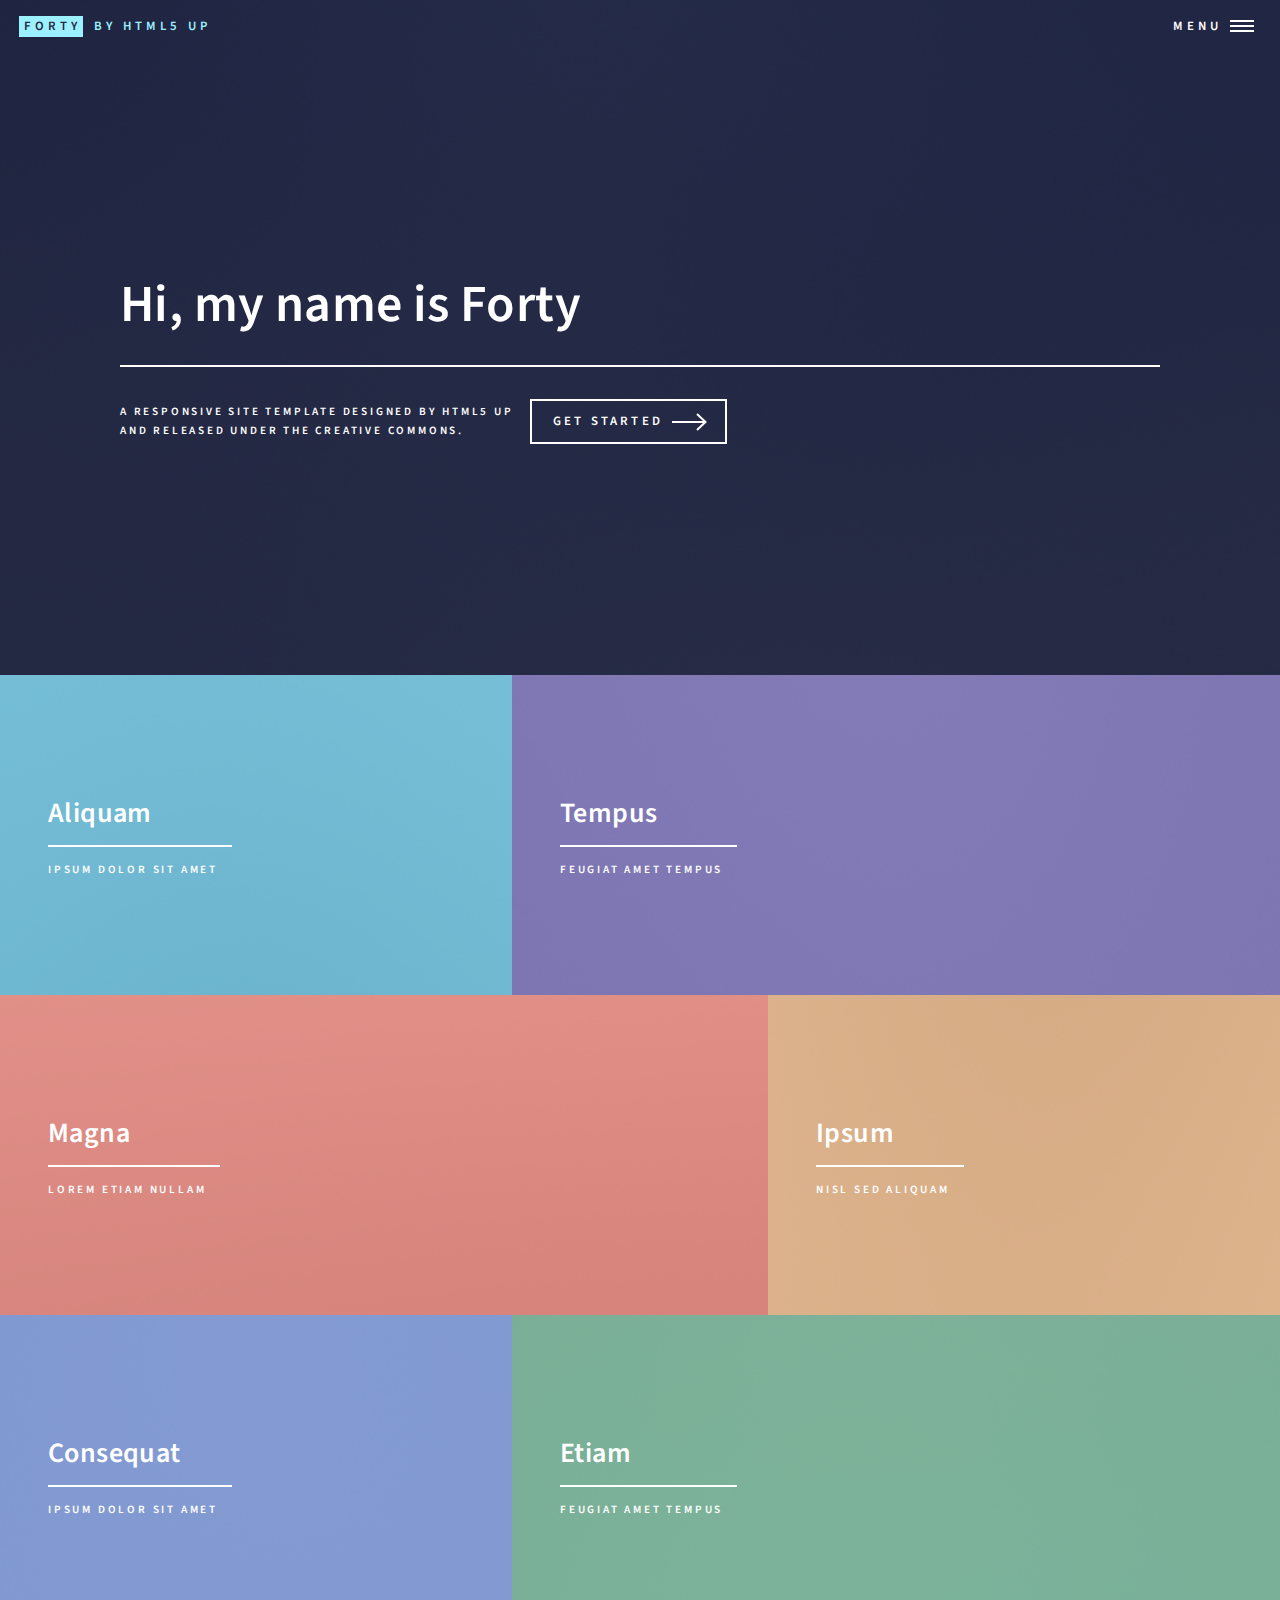
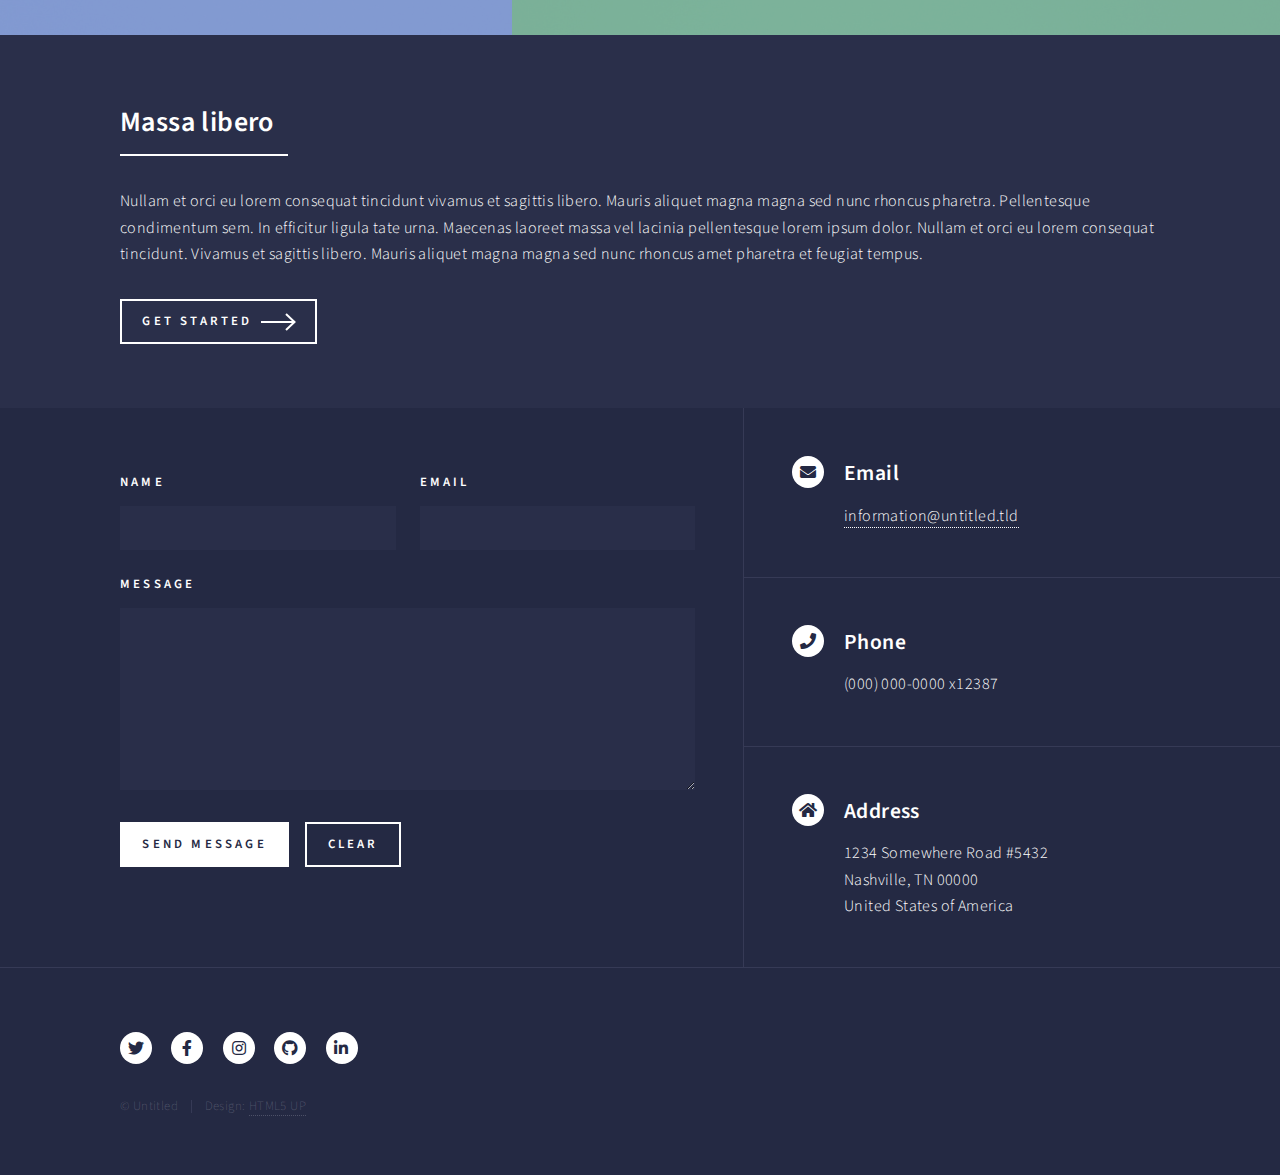
==== index.html @ a240c1f4 "commit" ====
<!DOCTYPE HTML>
<!--
	Forty by HTML5 UP
	html5up.net | @ajlkn
	Free for personal and commercial use under the CCA 3.0 license (html5up.net/license)
-->
<html>
	<head>
		<title>Forty by HTML5 UP</title>
		<meta charset="utf-8" />
		<meta name="viewport" content="width=device-width, initial-scale=1, user-scalable=no" />
		<link rel="stylesheet" href="assets/css/main.css" />
		<noscript><link rel="stylesheet" href="assets/css/noscript.css" /></noscript>
	</head>
	<body class="is-preload">

		<!-- Wrapper -->
			<div id="wrapper">

				<!-- Header -->
					<header id="header" class="alt">
						<a href="index.html" class="logo"><strong>Forty</strong> <span>by HTML5 UP</span></a>
						<nav>
							<a href="#menu">Menu</a>
						</nav>
					</header>

				<!-- Menu -->
					<nav id="menu">
						<ul class="links">
							<li><a href="index.html">Home</a></li>
							<li><a href="landing.html">Landing</a></li>
							<li><a href="generic.html">Generic</a></li>
							<li><a href="elements.html">Elements</a></li>
						</ul>
						<ul class="actions stacked">
							<li><a href="#" class="button primary fit">Get Started</a></li>
							<li><a href="#" class="button fit">Log In</a></li>
						</ul>
					</nav>

				<!-- Banner -->
					<section id="banner" class="major">
						<div class="inner">
							<header class="major">
								<h1>Hi, my name is Forty</h1>
							</header>
							<div class="content">
								<p>A responsive site template designed by HTML5 UP<br />
								and released under the Creative Commons.</p>
								<ul class="actions">
									<li><a href="#one" class="button next scrolly">Get Started</a></li>
								</ul>
							</div>
						</div>
					</section>

				<!-- Main -->
					<div id="main">

						<!-- One -->
							<section id="one" class="tiles">
								<article>
									<span class="image">
										<img src="images/pic01.jpg" alt="" />
									</span>
									<header class="major">
										<h3><a href="landing.html" class="link">Aliquam</a></h3>
										<p>Ipsum dolor sit amet</p>
									</header>
								</article>
								<article>
									<span class="image">
										<img src="images/pic02.jpg" alt="" />
									</span>
									<header class="major">
										<h3><a href="landing.html" class="link">Tempus</a></h3>
										<p>feugiat amet tempus</p>
									</header>
								</article>
								<article>
									<span class="image">
										<img src="images/pic03.jpg" alt="" />
									</span>
									<header class="major">
										<h3><a href="landing.html" class="link">Magna</a></h3>
										<p>Lorem etiam nullam</p>
									</header>
								</article>
								<article>
									<span class="image">
										<img src="images/pic04.jpg" alt="" />
									</span>
									<header class="major">
										<h3><a href="landing.html" class="link">Ipsum</a></h3>
										<p>Nisl sed aliquam</p>
									</header>
								</article>
								<article>
									<span class="image">
										<img src="images/pic05.jpg" alt="" />
									</span>
									<header class="major">
										<h3><a href="landing.html" class="link">Consequat</a></h3>
										<p>Ipsum dolor sit amet</p>
									</header>
								</article>
								<article>
									<span class="image">
										<img src="images/pic06.jpg" alt="" />
									</span>
									<header class="major">
										<h3><a href="landing.html" class="link">Etiam</a></h3>
										<p>Feugiat amet tempus</p>
									</header>
								</article>
							</section>

						<!-- Two -->
							<section id="two">
								<div class="inner">
									<header class="major">
										<h2>Massa libero</h2>
									</header>
									<p>Nullam et orci eu lorem consequat tincidunt vivamus et sagittis libero. Mauris aliquet magna magna sed nunc rhoncus pharetra. Pellentesque condimentum sem. In efficitur ligula tate urna. Maecenas laoreet massa vel lacinia pellentesque lorem ipsum dolor. Nullam et orci eu lorem consequat tincidunt. Vivamus et sagittis libero. Mauris aliquet magna magna sed nunc rhoncus amet pharetra et feugiat tempus.</p>
									<ul class="actions">
										<li><a href="landing.html" class="button next">Get Started</a></li>
									</ul>
								</div>
							</section>

					</div>

				<!-- Contact -->
					<section id="contact">
						<div class="inner">
							<section>
								<form method="post" action="#">
									<div class="fields">
										<div class="field half">
											<label for="name">Name</label>
											<input type="text" name="name" id="name" />
										</div>
										<div class="field half">
											<label for="email">Email</label>
											<input type="text" name="email" id="email" />
										</div>
										<div class="field">
											<label for="message">Message</label>
											<textarea name="message" id="message" rows="6"></textarea>
										</div>
									</div>
									<ul class="actions">
										<li><input type="submit" value="Send Message" class="primary" /></li>
										<li><input type="reset" value="Clear" /></li>
									</ul>
								</form>
							</section>
							<section class="split">
								<section>
									<div class="contact-method">
										<span class="icon solid alt fa-envelope"></span>
										<h3>Email</h3>
										<a href="#">information@untitled.tld</a>
									</div>
								</section>
								<section>
									<div class="contact-method">
										<span class="icon solid alt fa-phone"></span>
										<h3>Phone</h3>
										<span>(000) 000-0000 x12387</span>
									</div>
								</section>
								<section>
									<div class="contact-method">
										<span class="icon solid alt fa-home"></span>
										<h3>Address</h3>
										<span>1234 Somewhere Road #5432<br />
										Nashville, TN 00000<br />
										United States of America</span>
									</div>
								</section>
							</section>
						</div>
					</section>

				<!-- Footer -->
					<footer id="footer">
						<div class="inner">
							<ul class="icons">
								<li><a href="#" class="icon brands alt fa-twitter"><span class="label">Twitter</span></a></li>
								<li><a href="#" class="icon brands alt fa-facebook-f"><span class="label">Facebook</span></a></li>
								<li><a href="#" class="icon brands alt fa-instagram"><span class="label">Instagram</span></a></li>
								<li><a href="#" class="icon brands alt fa-github"><span class="label">GitHub</span></a></li>
								<li><a href="#" class="icon brands alt fa-linkedin-in"><span class="label">LinkedIn</span></a></li>
							</ul>
							<ul class="copyright">
								<li>&copy; Untitled</li><li>Design: <a href="https://html5up.net">HTML5 UP</a></li>
							</ul>
						</div>
					</footer>

			</div>

		<!-- Scripts -->
			<script src="assets/js/jquery.min.js"></script>
			<script src="assets/js/jquery.scrolly.min.js"></script>
			<script src="assets/js/jquery.scrollex.min.js"></script>
			<script src="assets/js/browser.min.js"></script>
			<script src="assets/js/breakpoints.min.js"></script>
			<script src="assets/js/util.js"></script>
			<script src="assets/js/main.js"></script>

	</body>
</html>
---- assets/css/main.css ----
@import url(fontawesome-all.min.css);
@import url("https://fonts.googleapis.com/css?family=Source+Sans+Pro:300,300italic,600,600italic");

/*
	Forty by HTML5 UP
	html5up.net | @ajlkn
	Free for personal and commercial use under the CCA 3.0 license (html5up.net/license)
*/

html, body, div, span, applet, object,
iframe, h1, h2, h3, h4, h5, h6, p, blockquote,
pre, a, abbr, acronym, address, big, cite,
code, del, dfn, em, img, ins, kbd, q, s, samp,
small, strike, strong, sub, sup, tt, var, b,
u, i, center, dl, dt, dd, ol, ul, li, fieldset,
form, label, legend, table, caption, tbody,
tfoot, thead, tr, th, td, article, aside,
canvas, details, embed, figure, figcaption,
footer, header, hgroup, menu, nav, output, ruby,
section, summary, time, mark, audio, video {
	margin: 0;
	padding: 0;
	border: 0;
	font-size: 100%;
	font: inherit;
	vertical-align: baseline;}

article, aside, details, figcaption, figure,
footer, header, hgroup, menu, nav, section {
	display: block;}

body {
	line-height: 1;
}

ol, ul {
	list-style: none;
}

blockquote, q {
	quotes: none;
}

	blockquote:before, blockquote:after, q:before, q:after {
		content: '';
		content: none;
	}

table {
	border-collapse: collapse;
	border-spacing: 0;
}

body {
	-webkit-text-size-adjust: none;
}

mark {
	background-color: transparent;
	color: inherit;
}

input::-moz-focus-inner {
	border: 0;
	padding: 0;
}

input, select, textarea {
	-moz-appearance: none;
	-webkit-appearance: none;
	-ms-appearance: none;
	appearance: none;
}

/* Basic */

	@-ms-viewport {
		width: device-width;
	}

	body {
		-ms-overflow-style: scrollbar;
	}

	@media screen and (max-width: 480px) {

		html, body {
			min-width: 320px;
		}

	}

	html {
		box-sizing: border-box;
	}

	*, *:before, *:after {
		box-sizing: inherit;
	}

	body {
		background: #242943;
	}

		body.is-preload *, body.is-preload *:before, body.is-preload *:after {
			-moz-animation: none !important;
			-webkit-animation: none !important;
			-ms-animation: none !important;
			animation: none !important;
			-moz-transition: none !important;
			-webkit-transition: none !important;
			-ms-transition: none !important;
			transition: none !important;
		}

/* Type */

	body, input, select, textarea {
		color: #ffffff;
		font-family: "Source Sans Pro", Helvetica, sans-serif;
		font-size: 17pt;
		font-weight: 300;
		letter-spacing: 0.025em;
		line-height: 1.65;
	}

		@media screen and (max-width: 1680px) {

			body, input, select, textarea {
				font-size: 14pt;
			}

		}

		@media screen and (max-width: 1280px) {

			body, input, select, textarea {
				font-size: 12pt;
			}

		}

		@media screen and (max-width: 360px) {

			body, input, select, textarea {
				font-size: 11pt;
			}

		}

	a {
		-moz-transition: color 0.2s ease-in-out, border-bottom-color 0.2s ease-in-out;
		-webkit-transition: color 0.2s ease-in-out, border-bottom-color 0.2s ease-in-out;
		-ms-transition: color 0.2s ease-in-out, border-bottom-color 0.2s ease-in-out;
		transition: color 0.2s ease-in-out, border-bottom-color 0.2s ease-in-out;
		border-bottom: dotted 1px;
		color: inherit;
		text-decoration: none;
	}

		a:hover {
			border-bottom-color: transparent;
			color: #9bf1ff !important;
		}

		a:active {
			color: #53e3fb !important;
		}

	strong, b {
		color: #ffffff;
		font-weight: 600;
	}

	em, i {
		font-style: italic;
	}

	p {
		margin: 0 0 2em 0;
	}

	h1, h2, h3, h4, h5, h6 {
		color: #ffffff;
		font-weight: 600;
		line-height: 1.65;
		margin: 0 0 1em 0;
	}

		h1 a, h2 a, h3 a, h4 a, h5 a, h6 a {
			color: inherit;
			border-bottom: 0;
		}

	h1 {
		font-size: 2.5em;
	}

	h2 {
		font-size: 1.75em;
	}

	h3 {
		font-size: 1.35em;
	}

	h4 {
		font-size: 1.1em;
	}

	h5 {
		font-size: 0.9em;
	}

	h6 {
		font-size: 0.7em;
	}

	@media screen and (max-width: 736px) {

		h1 {
			font-size: 2em;
		}

		h2 {
			font-size: 1.5em;
		}

		h3 {
			font-size: 1.25em;
		}

	}

	sub {
		font-size: 0.8em;
		position: relative;
		top: 0.5em;
	}

	sup {
		font-size: 0.8em;
		position: relative;
		top: -0.5em;
	}

	blockquote {
		border-left: solid 4px rgba(212, 212, 255, 0.1);
		font-style: italic;
		margin: 0 0 2em 0;
		padding: 0.5em 0 0.5em 2em;
	}

	code {
		background: rgba(212, 212, 255, 0.035);
		font-family: "Courier New", monospace;
		font-size: 0.9em;
		margin: 0 0.25em;
		padding: 0.25em 0.65em;
	}

	pre {
		-webkit-overflow-scrolling: touch;
		font-family: "Courier New", monospace;
		font-size: 0.9em;
		margin: 0 0 2em 0;
	}

		pre code {
			display: block;
			line-height: 1.75;
			padding: 1em 1.5em;
			overflow-x: auto;
		}

	hr {
		border: 0;
		border-bottom: solid 1px rgba(212, 212, 255, 0.1);
		margin: 2em 0;
	}

		hr.major {
			margin: 3em 0;
		}

	.align-left {
		text-align: left;
	}

	.align-center {
		text-align: center;
	}

	.align-right {
		text-align: right;
	}

/* Row */

	.row {
		display: flex;
		flex-wrap: wrap;
		box-sizing: border-box;
		align-items: stretch;
	}

		.row > * {
			box-sizing: border-box;
		}

		.row.gtr-uniform > * > :last-child {
			margin-bottom: 0;
		}

		.row.aln-left {
			justify-content: flex-start;
		}

		.row.aln-center {
			justify-content: center;
		}

		.row.aln-right {
			justify-content: flex-end;
		}

		.row.aln-top {
			align-items: flex-start;
		}

		.row.aln-middle {
			align-items: center;
		}

		.row.aln-bottom {
			align-items: flex-end;
		}

		.row > .imp {
			order: -1;
		}

		.row > .col-1 {
			width: 8.33333%;
		}

		.row > .off-1 {
			margin-left: 8.33333%;
		}

		.row > .col-2 {
			width: 16.66667%;
		}

		.row > .off-2 {
			margin-left: 16.66667%;
		}

		.row > .col-3 {
			width: 25%;
		}

		.row > .off-3 {
			margin-left: 25%;
		}

		.row > .col-4 {
			width: 33.33333%;
		}

		.row > .off-4 {
			margin-left: 33.33333%;
		}

		.row > .col-5 {
			width: 41.66667%;
		}

		.row > .off-5 {
			margin-left: 41.66667%;
		}

		.row > .col-6 {
			width: 50%;
		}

		.row > .off-6 {
			margin-left: 50%;
		}

		.row > .col-7 {
			width: 58.33333%;
		}

		.row > .off-7 {
			margin-left: 58.33333%;
		}

		.row > .col-8 {
			width: 66.66667%;
		}

		.row > .off-8 {
			margin-left: 66.66667%;
		}

		.row > .col-9 {
			width: 75%;
		}

		.row > .off-9 {
			margin-left: 75%;
		}

		.row > .col-10 {
			width: 83.33333%;
		}

		.row > .off-10 {
			margin-left: 83.33333%;
		}

		.row > .col-11 {
			width: 91.66667%;
		}

		.row > .off-11 {
			margin-left: 91.66667%;
		}

		.row > .col-12 {
			width: 100%;
		}

		.row > .off-12 {
			margin-left: 100%;
		}

		.row.gtr-0 {
			margin-top: 0;
			margin-left: 0em;
		}

			.row.gtr-0 > * {
				padding: 0 0 0 0em;
			}

			.row.gtr-0.gtr-uniform {
				margin-top: 0em;
			}

				.row.gtr-0.gtr-uniform > * {
					padding-top: 0em;
				}

		.row.gtr-25 {
			margin-top: 0;
			margin-left: -0.5em;
		}

			.row.gtr-25 > * {
				padding: 0 0 0 0.5em;
			}

			.row.gtr-25.gtr-uniform {
				margin-top: -0.5em;
			}

				.row.gtr-25.gtr-uniform > * {
					padding-top: 0.5em;
				}

		.row.gtr-50 {
			margin-top: 0;
			margin-left: -1em;
		}

			.row.gtr-50 > * {
				padding: 0 0 0 1em;
			}

			.row.gtr-50.gtr-uniform {
				margin-top: -1em;
			}

				.row.gtr-50.gtr-uniform > * {
					padding-top: 1em;
				}

		.row {
			margin-top: 0;
			margin-left: -2em;
		}

			.row > * {
				padding: 0 0 0 2em;
			}

			.row.gtr-uniform {
				margin-top: -2em;
			}

				.row.gtr-uniform > * {
					padding-top: 2em;
				}

		.row.gtr-150 {
			margin-top: 0;
			margin-left: -3em;
		}

			.row.gtr-150 > * {
				padding: 0 0 0 3em;
			}

			.row.gtr-150.gtr-uniform {
				margin-top: -3em;
			}

				.row.gtr-150.gtr-uniform > * {
					padding-top: 3em;
				}

		.row.gtr-200 {
			margin-top: 0;
			margin-left: -4em;
		}

			.row.gtr-200 > * {
				padding: 0 0 0 4em;
			}

			.row.gtr-200.gtr-uniform {
				margin-top: -4em;
			}

				.row.gtr-200.gtr-uniform > * {
					padding-top: 4em;
				}

		@media screen and (max-width: 1680px) {

			.row {
				display: flex;
				flex-wrap: wrap;
				box-sizing: border-box;
				align-items: stretch;
			}

				.row > * {
					box-sizing: border-box;
				}

				.row.gtr-uniform > * > :last-child {
					margin-bottom: 0;
				}

				.row.aln-left {
					justify-content: flex-start;
				}

				.row.aln-center {
					justify-content: center;
				}

				.row.aln-right {
					justify-content: flex-end;
				}

				.row.aln-top {
					align-items: flex-start;
				}

				.row.aln-middle {
					align-items: center;
				}

				.row.aln-bottom {
					align-items: flex-end;
				}

				.row > .imp-xlarge {
					order: -1;
				}

				.row > .col-1-xlarge {
					width: 8.33333%;
				}

				.row > .off-1-xlarge {
					margin-left: 8.33333%;
				}

				.row > .col-2-xlarge {
					width: 16.66667%;
				}

				.row > .off-2-xlarge {
					margin-left: 16.66667%;
				}

				.row > .col-3-xlarge {
					width: 25%;
				}

				.row > .off-3-xlarge {
					margin-left: 25%;
				}

				.row > .col-4-xlarge {
					width: 33.33333%;
				}

				.row > .off-4-xlarge {
					margin-left: 33.33333%;
				}

				.row > .col-5-xlarge {
					width: 41.66667%;
				}

				.row > .off-5-xlarge {
					margin-left: 41.66667%;
				}

				.row > .col-6-xlarge {
					width: 50%;
				}

				.row > .off-6-xlarge {
					margin-left: 50%;
				}

				.row > .col-7-xlarge {
					width: 58.33333%;
				}

				.row > .off-7-xlarge {
					margin-left: 58.33333%;
				}

				.row > .col-8-xlarge {
					width: 66.66667%;
				}

				.row > .off-8-xlarge {
					margin-left: 66.66667%;
				}

				.row > .col-9-xlarge {
					width: 75%;
				}

				.row > .off-9-xlarge {
					margin-left: 75%;
				}

				.row > .col-10-xlarge {
					width: 83.33333%;
				}

				.row > .off-10-xlarge {
					margin-left: 83.33333%;
				}

				.row > .col-11-xlarge {
					width: 91.66667%;
				}

				.row > .off-11-xlarge {
					margin-left: 91.66667%;
				}

				.row > .col-12-xlarge {
					width: 100%;
				}

				.row > .off-12-xlarge {
					margin-left: 100%;
				}

				.row.gtr-0 {
					margin-top: 0;
					margin-left: 0em;
				}

					.row.gtr-0 > * {
						padding: 0 0 0 0em;
					}

					.row.gtr-0.gtr-uniform {
						margin-top: 0em;
					}

						.row.gtr-0.gtr-uniform > * {
							padding-top: 0em;
						}

				.row.gtr-25 {
					margin-top: 0;
					margin-left: -0.5em;
				}

					.row.gtr-25 > * {
						padding: 0 0 0 0.5em;
					}

					.row.gtr-25.gtr-uniform {
						margin-top: -0.5em;
					}

						.row.gtr-25.gtr-uniform > * {
							padding-top: 0.5em;
						}

				.row.gtr-50 {
					margin-top: 0;
					margin-left: -1em;
				}

					.row.gtr-50 > * {
						padding: 0 0 0 1em;
					}

					.row.gtr-50.gtr-uniform {
						margin-top: -1em;
					}

						.row.gtr-50.gtr-uniform > * {
							padding-top: 1em;
						}

				.row {
					margin-top: 0;
					margin-left: -2em;
				}

					.row > * {
						padding: 0 0 0 2em;
					}

					.row.gtr-uniform {
						margin-top: -2em;
					}

						.row.gtr-uniform > * {
							padding-top: 2em;
						}

				.row.gtr-150 {
					margin-top: 0;
					margin-left: -3em;
				}

					.row.gtr-150 > * {
						padding: 0 0 0 3em;
					}

					.row.gtr-150.gtr-uniform {
						margin-top: -3em;
					}

						.row.gtr-150.gtr-uniform > * {
							padding-top: 3em;
						}

				.row.gtr-200 {
					margin-top: 0;
					margin-left: -4em;
				}

					.row.gtr-200 > * {
						padding: 0 0 0 4em;
					}

					.row.gtr-200.gtr-uniform {
						margin-top: -4em;
					}

						.row.gtr-200.gtr-uniform > * {
							padding-top: 4em;
						}

		}

		@media screen and (max-width: 1280px) {

			.row {
				display: flex;
				flex-wrap: wrap;
				box-sizing: border-box;
				align-items: stretch;
			}

				.row > * {
					box-sizing: border-box;
				}

				.row.gtr-uniform > * > :last-child {
					margin-bottom: 0;
				}

				.row.aln-left {
					justify-content: flex-start;
				}

				.row.aln-center {
					justify-content: center;
				}

				.row.aln-right {
					justify-content: flex-end;
				}

				.row.aln-top {
					align-items: flex-start;
				}

				.row.aln-middle {
					align-items: center;
				}

				.row.aln-bottom {
					align-items: flex-end;
				}

				.row > .imp-large {
					order: -1;
				}

				.row > .col-1-large {
					width: 8.33333%;
				}

				.row > .off-1-large {
					margin-left: 8.33333%;
				}

				.row > .col-2-large {
					width: 16.66667%;
				}

				.row > .off-2-large {
					margin-left: 16.66667%;
				}

				.row > .col-3-large {
					width: 25%;
				}

				.row > .off-3-large {
					margin-left: 25%;
				}

				.row > .col-4-large {
					width: 33.33333%;
				}

				.row > .off-4-large {
					margin-left: 33.33333%;
				}

				.row > .col-5-large {
					width: 41.66667%;
				}

				.row > .off-5-large {
					margin-left: 41.66667%;
				}

				.row > .col-6-large {
					width: 50%;
				}

				.row > .off-6-large {
					margin-left: 50%;
				}

				.row > .col-7-large {
					width: 58.33333%;
				}

				.row > .off-7-large {
					margin-left: 58.33333%;
				}

				.row > .col-8-large {
					width: 66.66667%;
				}

				.row > .off-8-large {
					margin-left: 66.66667%;
				}

				.row > .col-9-large {
					width: 75%;
				}

				.row > .off-9-large {
					margin-left: 75%;
				}

				.row > .col-10-large {
					width: 83.33333%;
				}

				.row > .off-10-large {
					margin-left: 83.33333%;
				}

				.row > .col-11-large {
					width: 91.66667%;
				}

				.row > .off-11-large {
					margin-left: 91.66667%;
				}

				.row > .col-12-large {
					width: 100%;
				}

				.row > .off-12-large {
					margin-left: 100%;
				}

				.row.gtr-0 {
					margin-top: 0;
					margin-left: 0em;
				}

					.row.gtr-0 > * {
						padding: 0 0 0 0em;
					}

					.row.gtr-0.gtr-uniform {
						margin-top: 0em;
					}

						.row.gtr-0.gtr-uniform > * {
							padding-top: 0em;
						}

				.row.gtr-25 {
					margin-top: 0;
					margin-left: -0.375em;
				}

					.row.gtr-25 > * {
						padding: 0 0 0 0.375em;
					}

					.row.gtr-25.gtr-uniform {
						margin-top: -0.375em;
					}

						.row.gtr-25.gtr-uniform > * {
							padding-top: 0.375em;
						}

				.row.gtr-50 {
					margin-top: 0;
					margin-left: -0.75em;
				}

					.row.gtr-50 > * {
						padding: 0 0 0 0.75em;
					}

					.row.gtr-50.gtr-uniform {
						margin-top: -0.75em;
					}

						.row.gtr-50.gtr-uniform > * {
							padding-top: 0.75em;
						}

				.row {
					margin-top: 0;
					margin-left: -1.5em;
				}

					.row > * {
						padding: 0 0 0 1.5em;
					}

					.row.gtr-uniform {
						margin-top: -1.5em;
					}

						.row.gtr-uniform > * {
							padding-top: 1.5em;
						}

				.row.gtr-150 {
					margin-top: 0;
					margin-left: -2.25em;
				}

					.row.gtr-150 > * {
						padding: 0 0 0 2.25em;
					}

					.row.gtr-150.gtr-uniform {
						margin-top: -2.25em;
					}

						.row.gtr-150.gtr-uniform > * {
							padding-top: 2.25em;
						}

				.row.gtr-200 {
					margin-top: 0;
					margin-left: -3em;
				}

					.row.gtr-200 > * {
						padding: 0 0 0 3em;
					}

					.row.gtr-200.gtr-uniform {
						margin-top: -3em;
					}

						.row.gtr-200.gtr-uniform > * {
							padding-top: 3em;
						}

		}

		@media screen and (max-width: 980px) {

			.row {
				display: flex;
				flex-wrap: wrap;
				box-sizing: border-box;
				align-items: stretch;
			}

				.row > * {
					box-sizing: border-box;
				}

				.row.gtr-uniform > * > :last-child {
					margin-bottom: 0;
				}

				.row.aln-left {
					justify-content: flex-start;
				}

				.row.aln-center {
					justify-content: center;
				}

				.row.aln-right {
					justify-content: flex-end;
				}

				.row.aln-top {
					align-items: flex-start;
				}

				.row.aln-middle {
					align-items: center;
				}

				.row.aln-bottom {
					align-items: flex-end;
				}

				.row > .imp-medium {
					order: -1;
				}

				.row > .col-1-medium {
					width: 8.33333%;
				}

				.row > .off-1-medium {
					margin-left: 8.33333%;
				}

				.row > .col-2-medium {
					width: 16.66667%;
				}

				.row > .off-2-medium {
					margin-left: 16.66667%;
				}

				.row > .col-3-medium {
					width: 25%;
				}

				.row > .off-3-medium {
					margin-left: 25%;
				}

				.row > .col-4-medium {
					width: 33.33333%;
				}

				.row > .off-4-medium {
					margin-left: 33.33333%;
				}

				.row > .col-5-medium {
					width: 41.66667%;
				}

				.row > .off-5-medium {
					margin-left: 41.66667%;
				}

				.row > .col-6-medium {
					width: 50%;
				}

				.row > .off-6-medium {
					margin-left: 50%;
				}

				.row > .col-7-medium {
					width: 58.33333%;
				}

				.row > .off-7-medium {
					margin-left: 58.33333%;
				}

				.row > .col-8-medium {
					width: 66.66667%;
				}

				.row > .off-8-medium {
					margin-left: 66.66667%;
				}

				.row > .col-9-medium {
					width: 75%;
				}

				.row > .off-9-medium {
					margin-left: 75%;
				}

				.row > .col-10-medium {
					width: 83.33333%;
				}

				.row > .off-10-medium {
					margin-left: 83.33333%;
				}

				.row > .col-11-medium {
					width: 91.66667%;
				}

				.row > .off-11-medium {
					margin-left: 91.66667%;
				}

				.row > .col-12-medium {
					width: 100%;
				}

				.row > .off-12-medium {
					margin-left: 100%;
				}

				.row.gtr-0 {
					margin-top: 0;
					margin-left: 0em;
				}

					.row.gtr-0 > * {
						padding: 0 0 0 0em;
					}

					.row.gtr-0.gtr-uniform {
						margin-top: 0em;
					}

						.row.gtr-0.gtr-uniform > * {
							padding-top: 0em;
						}

				.row.gtr-25 {
					margin-top: 0;
					margin-left: -0.375em;
				}

					.row.gtr-25 > * {
						padding: 0 0 0 0.375em;
					}

					.row.gtr-25.gtr-uniform {
						margin-top: -0.375em;
					}

						.row.gtr-25.gtr-uniform > * {
							padding-top: 0.375em;
						}

				.row.gtr-50 {
					margin-top: 0;
					margin-left: -0.75em;
				}

					.row.gtr-50 > * {
						padding: 0 0 0 0.75em;
					}

					.row.gtr-50.gtr-uniform {
						margin-top: -0.75em;
					}

						.row.gtr-50.gtr-uniform > * {
							padding-top: 0.75em;
						}

				.row {
					margin-top: 0;
					margin-left: -1.5em;
				}

					.row > * {
						padding: 0 0 0 1.5em;
					}

					.row.gtr-uniform {
						margin-top: -1.5em;
					}

						.row.gtr-uniform > * {
							padding-top: 1.5em;
						}

				.row.gtr-150 {
					margin-top: 0;
					margin-left: -2.25em;
				}

					.row.gtr-150 > * {
						padding: 0 0 0 2.25em;
					}

					.row.gtr-150.gtr-uniform {
						margin-top: -2.25em;
					}

						.row.gtr-150.gtr-uniform > * {
							padding-top: 2.25em;
						}

				.row.gtr-200 {
					margin-top: 0;
					margin-left: -3em;
				}

					.row.gtr-200 > * {
						padding: 0 0 0 3em;
					}

					.row.gtr-200.gtr-uniform {
						margin-top: -3em;
					}

						.row.gtr-200.gtr-uniform > * {
							padding-top: 3em;
						}

		}

		@media screen and (max-width: 736px) {

			.row {
				display: flex;
				flex-wrap: wrap;
				box-sizing: border-box;
				align-items: stretch;
			}

				.row > * {
					box-sizing: border-box;
				}

				.row.gtr-uniform > * > :last-child {
					margin-bottom: 0;
				}

				.row.aln-left {
					justify-content: flex-start;
				}

				.row.aln-center {
					justify-content: center;
				}

				.row.aln-right {
					justify-content: flex-end;
				}

				.row.aln-top {
					align-items: flex-start;
				}

				.row.aln-middle {
					align-items: center;
				}

				.row.aln-bottom {
					align-items: flex-end;
				}

				.row > .imp-small {
					order: -1;
				}

				.row > .col-1-small {
					width: 8.33333%;
				}

				.row > .off-1-small {
					margin-left: 8.33333%;
				}

				.row > .col-2-small {
					width: 16.66667%;
				}

				.row > .off-2-small {
					margin-left: 16.66667%;
				}

				.row > .col-3-small {
					width: 25%;
				}

				.row > .off-3-small {
					margin-left: 25%;
				}

				.row > .col-4-small {
					width: 33.33333%;
				}

				.row > .off-4-small {
					margin-left: 33.33333%;
				}

				.row > .col-5-small {
					width: 41.66667%;
				}

				.row > .off-5-small {
					margin-left: 41.66667%;
				}

				.row > .col-6-small {
					width: 50%;
				}

				.row > .off-6-small {
					margin-left: 50%;
				}

				.row > .col-7-small {
					width: 58.33333%;
				}

				.row > .off-7-small {
					margin-left: 58.33333%;
				}

				.row > .col-8-small {
					width: 66.66667%;
				}

				.row > .off-8-small {
					margin-left: 66.66667%;
				}

				.row > .col-9-small {
					width: 75%;
				}

				.row > .off-9-small {
					margin-left: 75%;
				}

				.row > .col-10-small {
					width: 83.33333%;
				}

				.row > .off-10-small {
					margin-left: 83.33333%;
				}

				.row > .col-11-small {
					width: 91.66667%;
				}

				.row > .off-11-small {
					margin-left: 91.66667%;
				}

				.row > .col-12-small {
					width: 100%;
				}

				.row > .off-12-small {
					margin-left: 100%;
				}

				.row.gtr-0 {
					margin-top: 0;
					margin-left: 0em;
				}

					.row.gtr-0 > * {
						padding: 0 0 0 0em;
					}

					.row.gtr-0.gtr-uniform {
						margin-top: 0em;
					}

						.row.gtr-0.gtr-uniform > * {
							padding-top: 0em;
						}

				.row.gtr-25 {
					margin-top: 0;
					margin-left: -0.3125em;
				}

					.row.gtr-25 > * {
						padding: 0 0 0 0.3125em;
					}

					.row.gtr-25.gtr-uniform {
						margin-top: -0.3125em;
					}

						.row.gtr-25.gtr-uniform > * {
							padding-top: 0.3125em;
						}

				.row.gtr-50 {
					margin-top: 0;
					margin-left: -0.625em;
				}

					.row.gtr-50 > * {
						padding: 0 0 0 0.625em;
					}

					.row.gtr-50.gtr-uniform {
						margin-top: -0.625em;
					}

						.row.gtr-50.gtr-uniform > * {
							padding-top: 0.625em;
						}

				.row {
					margin-top: 0;
					margin-left: -1.25em;
				}

					.row > * {
						padding: 0 0 0 1.25em;
					}

					.row.gtr-uniform {
						margin-top: -1.25em;
					}

						.row.gtr-uniform > * {
							padding-top: 1.25em;
						}

				.row.gtr-150 {
					margin-top: 0;
					margin-left: -1.875em;
				}

					.row.gtr-150 > * {
						padding: 0 0 0 1.875em;
					}

					.row.gtr-150.gtr-uniform {
						margin-top: -1.875em;
					}

						.row.gtr-150.gtr-uniform > * {
							padding-top: 1.875em;
						}

				.row.gtr-200 {
					margin-top: 0;
					margin-left: -2.5em;
				}

					.row.gtr-200 > * {
						padding: 0 0 0 2.5em;
					}

					.row.gtr-200.gtr-uniform {
						margin-top: -2.5em;
					}

						.row.gtr-200.gtr-uniform > * {
							padding-top: 2.5em;
						}

		}

		@media screen and (max-width: 480px) {

			.row {
				display: flex;
				flex-wrap: wrap;
				box-sizing: border-box;
				align-items: stretch;
			}

				.row > * {
					box-sizing: border-box;
				}

				.row.gtr-uniform > * > :last-child {
					margin-bottom: 0;
				}

				.row.aln-left {
					justify-content: flex-start;
				}

				.row.aln-center {
					justify-content: center;
				}

				.row.aln-right {
					justify-content: flex-end;
				}

				.row.aln-top {
					align-items: flex-start;
				}

				.row.aln-middle {
					align-items: center;
				}

				.row.aln-bottom {
					align-items: flex-end;
				}

				.row > .imp-xsmall {
					order: -1;
				}

				.row > .col-1-xsmall {
					width: 8.33333%;
				}

				.row > .off-1-xsmall {
					margin-left: 8.33333%;
				}

				.row > .col-2-xsmall {
					width: 16.66667%;
				}

				.row > .off-2-xsmall {
					margin-left: 16.66667%;
				}

				.row > .col-3-xsmall {
					width: 25%;
				}

				.row > .off-3-xsmall {
					margin-left: 25%;
				}

				.row > .col-4-xsmall {
					width: 33.33333%;
				}

				.row > .off-4-xsmall {
					margin-left: 33.33333%;
				}

				.row > .col-5-xsmall {
					width: 41.66667%;
				}

				.row > .off-5-xsmall {
					margin-left: 41.66667%;
				}

				.row > .col-6-xsmall {
					width: 50%;
				}

				.row > .off-6-xsmall {
					margin-left: 50%;
				}

				.row > .col-7-xsmall {
					width: 58.33333%;
				}

				.row > .off-7-xsmall {
					margin-left: 58.33333%;
				}

				.row > .col-8-xsmall {
					width: 66.66667%;
				}

				.row > .off-8-xsmall {
					margin-left: 66.66667%;
				}

				.row > .col-9-xsmall {
					width: 75%;
				}

				.row > .off-9-xsmall {
					margin-left: 75%;
				}

				.row > .col-10-xsmall {
					width: 83.33333%;
				}

				.row > .off-10-xsmall {
					margin-left: 83.33333%;
				}

				.row > .col-11-xsmall {
					width: 91.66667%;
				}

				.row > .off-11-xsmall {
					margin-left: 91.66667%;
				}

				.row > .col-12-xsmall {
					width: 100%;
				}

				.row > .off-12-xsmall {
					margin-left: 100%;
				}

				.row.gtr-0 {
					margin-top: 0;
					margin-left: 0em;
				}

					.row.gtr-0 > * {
						padding: 0 0 0 0em;
					}

					.row.gtr-0.gtr-uniform {
						margin-top: 0em;
					}

						.row.gtr-0.gtr-uniform > * {
							padding-top: 0em;
						}

				.row.gtr-25 {
					margin-top: 0;
					margin-left: -0.3125em;
				}

					.row.gtr-25 > * {
						padding: 0 0 0 0.3125em;
					}

					.row.gtr-25.gtr-uniform {
						margin-top: -0.3125em;
					}

						.row.gtr-25.gtr-uniform > * {
							padding-top: 0.3125em;
						}

				.row.gtr-50 {
					margin-top: 0;
					margin-left: -0.625em;
				}

					.row.gtr-50 > * {
						padding: 0 0 0 0.625em;
					}

					.row.gtr-50.gtr-uniform {
						margin-top: -0.625em;
					}

						.row.gtr-50.gtr-uniform > * {
							padding-top: 0.625em;
						}

				.row {
					margin-top: 0;
					margin-left: -1.25em;
				}

					.row > * {
						padding: 0 0 0 1.25em;
					}

					.row.gtr-uniform {
						margin-top: -1.25em;
					}

						.row.gtr-uniform > * {
							padding-top: 1.25em;
						}

				.row.gtr-150 {
					margin-top: 0;
					margin-left: -1.875em;
				}

					.row.gtr-150 > * {
						padding: 0 0 0 1.875em;
					}

					.row.gtr-150.gtr-uniform {
						margin-top: -1.875em;
					}

						.row.gtr-150.gtr-uniform > * {
							padding-top: 1.875em;
						}

				.row.gtr-200 {
					margin-top: 0;
					margin-left: -2.5em;
				}

					.row.gtr-200 > * {
						padding: 0 0 0 2.5em;
					}

					.row.gtr-200.gtr-uniform {
						margin-top: -2.5em;
					}

						.row.gtr-200.gtr-uniform > * {
							padding-top: 2.5em;
						}

		}

/* Section/Article */

	section.special, article.special {
		text-align: center;
	}

	header.major {
		width: -moz-max-content;
		width: -webkit-max-content;
		width: -ms-max-content;
		width: max-content;
		margin-bottom: 2em;
	}

		header.major > :first-child {
			margin-bottom: 0;
			width: calc(100% + 0.5em);
		}

			header.major > :first-child:after {
				content: '';
				background-color: #ffffff;
				display: block;
				height: 2px;
				margin: 0.325em 0 0.5em 0;
				width: 100%;
			}

		header.major > p {
			font-size: 0.7em;
			font-weight: 600;
			letter-spacing: 0.25em;
			margin-bottom: 0;
			text-transform: uppercase;
		}

		body.is-ie header.major > :first-child:after {
			max-width: 9em;
		}

		body.is-ie header.major > h1:after {
			max-width: 100% !important;
		}

	@media screen and (max-width: 736px) {

		header.major > p br {
			display: none;
		}

	}

/* Form */

	form {
		margin: 0 0 2em 0;
	}

		form > :last-child {
			margin-bottom: 0;
		}

		form > .fields {
			display: -moz-flex;
			display: -webkit-flex;
			display: -ms-flex;
			display: flex;
			-moz-flex-wrap: wrap;
			-webkit-flex-wrap: wrap;
			-ms-flex-wrap: wrap;
			flex-wrap: wrap;
			width: calc(100% + 3em);
			margin: -1.5em 0 2em -1.5em;
		}

			form > .fields > .field {
				-moz-flex-grow: 0;
				-webkit-flex-grow: 0;
				-ms-flex-grow: 0;
				flex-grow: 0;
				-moz-flex-shrink: 0;
				-webkit-flex-shrink: 0;
				-ms-flex-shrink: 0;
				flex-shrink: 0;
				padding: 1.5em 0 0 1.5em;
				width: calc(100% - 1.5em);
			}

				form > .fields > .field.half {
					width: calc(50% - 0.75em);
				}

				form > .fields > .field.third {
					width: calc(100%/3 - 0.5em);
				}

				form > .fields > .field.quarter {
					width: calc(25% - 0.375em);
				}

		@media screen and (max-width: 480px) {

			form > .fields {
				width: calc(100% + 3em);
				margin: -1.5em 0 2em -1.5em;
			}

				form > .fields > .field {
					padding: 1.5em 0 0 1.5em;
					width: calc(100% - 1.5em);
				}

					form > .fields > .field.half {
						width: calc(100% - 1.5em);
					}

					form > .fields > .field.third {
						width: calc(100% - 1.5em);
					}

					form > .fields > .field.quarter {
						width: calc(100% - 1.5em);
					}

		}

	label {
		color: #ffffff;
		display: block;
		font-size: 0.8em;
		font-weight: 600;
		letter-spacing: 0.25em;
		margin: 0 0 1em 0;
		text-transform: uppercase;
	}

	input[type="text"],
	input[type="password"],
	input[type="email"],
	input[type="tel"],
	input[type="search"],
	input[type="url"],
	select,
	textarea {
		-moz-appearance: none;
		-webkit-appearance: none;
		-ms-appearance: none;
		appearance: none;
		background: rgba(212, 212, 255, 0.035);
		border: none;
		border-radius: 0;
		color: inherit;
		display: block;
		outline: 0;
		padding: 0 1em;
		text-decoration: none;
		width: 100%;
	}

		input[type="text"]:invalid,
		input[type="password"]:invalid,
		input[type="email"]:invalid,
		input[type="tel"]:invalid,
		input[type="search"]:invalid,
		input[type="url"]:invalid,
		select:invalid,
		textarea:invalid {
			box-shadow: none;
		}

		input[type="text"]:focus,
		input[type="password"]:focus,
		input[type="email"]:focus,
		input[type="tel"]:focus,
		input[type="search"]:focus,
		input[type="url"]:focus,
		select:focus,
		textarea:focus {
			border-color: #9bf1ff;
			box-shadow: 0 0 0 2px #9bf1ff;
		}

	select {
		background-image: url("data:image/svg+xml;charset=utf8,%3Csvg xmlns='http://www.w3.org/2000/svg' width='40' height='40' preserveAspectRatio='none' viewBox='0 0 40 40'%3E%3Cpath d='M9.4,12.3l10.4,10.4l10.4-10.4c0.2-0.2,0.5-0.4,0.9-0.4c0.3,0,0.6,0.1,0.9,0.4l3.3,3.3c0.2,0.2,0.4,0.5,0.4,0.9 c0,0.4-0.1,0.6-0.4,0.9L20.7,31.9c-0.2,0.2-0.5,0.4-0.9,0.4c-0.3,0-0.6-0.1-0.9-0.4L4.3,17.3c-0.2-0.2-0.4-0.5-0.4-0.9 c0-0.4,0.1-0.6,0.4-0.9l3.3-3.3c0.2-0.2,0.5-0.4,0.9-0.4S9.1,12.1,9.4,12.3z' fill='rgba(212, 212, 255, 0.1)' /%3E%3C/svg%3E");
		background-size: 1.25rem;
		background-repeat: no-repeat;
		background-position: calc(100% - 1rem) center;
		height: 2.75em;
		padding-right: 2.75em;
		text-overflow: ellipsis;
	}

		select option {
			color: #ffffff;
			background: #242943;
		}

		select:focus::-ms-value {
			background-color: transparent;
		}

		select::-ms-expand {
			display: none;
		}

	input[type="text"],
	input[type="password"],
	input[type="email"],
	input[type="tel"],
	input[type="search"],
	input[type="url"],
	select {
		height: 2.75em;
	}

	textarea {
		padding: 0.75em 1em;
	}

	input[type="checkbox"],
	input[type="radio"] {
		-moz-appearance: none;
		-webkit-appearance: none;
		-ms-appearance: none;
		appearance: none;
		display: block;
		float: left;
		margin-right: -2em;
		opacity: 0;
		width: 1em;
		z-index: -1;
	}

		input[type="checkbox"] + label,
		input[type="radio"] + label {
			text-decoration: none;
			color: #ffffff;
			cursor: pointer;
			display: inline-block;
			font-weight: 300;
			padding-left: 2.65em;
			padding-right: 0.75em;
			position: relative;
		}

			input[type="checkbox"] + label:before,
			input[type="radio"] + label:before {
				-moz-osx-font-smoothing: grayscale;
				-webkit-font-smoothing: antialiased;
				display: inline-block;
				font-style: normal;
				font-variant: normal;
				text-rendering: auto;
				line-height: 1;
				text-transform: none !important;
				font-family: 'Font Awesome 5 Free';
				font-weight: 900;
			}

			input[type="checkbox"] + label:before,
			input[type="radio"] + label:before {
				background: rgba(212, 212, 255, 0.035);
				content: '';
				display: inline-block;
				font-size: 0.8em;
				height: 2.0625em;
				left: 0;
				letter-spacing: 0;
				line-height: 2.0625em;
				position: absolute;
				text-align: center;
				top: 0;
				width: 2.0625em;
			}

		input[type="checkbox"]:checked + label:before,
		input[type="radio"]:checked + label:before {
			background: #ffffff;
			border-color: #9bf1ff;
			content: '\f00c';
			color: #242943;
		}

		input[type="checkbox"]:focus + label:before,
		input[type="radio"]:focus + label:before {
			box-shadow: 0 0 0 2px #9bf1ff;
		}

	input[type="radio"] + label:before {
		border-radius: 100%;
	}

	::-webkit-input-placeholder {
		color: rgba(244, 244, 255, 0.2) !important;
		opacity: 1.0;
	}

	:-moz-placeholder {
		color: rgba(244, 244, 255, 0.2) !important;
		opacity: 1.0;
	}

	::-moz-placeholder {
		color: rgba(244, 244, 255, 0.2) !important;
		opacity: 1.0;
	}

	:-ms-input-placeholder {
		color: rgba(244, 244, 255, 0.2) !important;
		opacity: 1.0;
	}

/* Box */

	.box {
		border: solid 1px rgba(212, 212, 255, 0.1);
		margin-bottom: 2em;
		padding: 1.5em;
	}

		.box > :last-child,
		.box > :last-child > :last-child,
		.box > :last-child > :last-child > :last-child {
			margin-bottom: 0;
		}

		.box.alt {
			border: 0;
			border-radius: 0;
			padding: 0;
		}

/* Icon */

	.icon {
		text-decoration: none;
		border-bottom: none;
		position: relative;
	}

		.icon:before {
			-moz-osx-font-smoothing: grayscale;
			-webkit-font-smoothing: antialiased;
			display: inline-block;
			font-style: normal;
			font-variant: normal;
			text-rendering: auto;
			line-height: 1;
			text-transform: none !important;
			font-family: 'Font Awesome 5 Free';
			font-weight: 400;
		}

		.icon > .label {
			display: none;
		}

		.icon:before {
			line-height: inherit;
		}

		.icon.solid:before {
			font-weight: 900;
		}

		.icon.brands:before {
			font-family: 'Font Awesome 5 Brands';
		}

		.icon.alt:before {
			background-color: #ffffff;
			border-radius: 100%;
			color: #242943;
			display: inline-block;
			height: 2em;
			line-height: 2em;
			text-align: center;
			width: 2em;
		}

	a.icon.alt:before {
		-moz-transition: background-color 0.2s ease-in-out;
		-webkit-transition: background-color 0.2s ease-in-out;
		-ms-transition: background-color 0.2s ease-in-out;
		transition: background-color 0.2s ease-in-out;
	}

	a.icon.alt:hover:before {
		background-color: #6fc3df;
	}

	a.icon.alt:active:before {
		background-color: #37a6cb;
	}

/* Image */

	.image {
		border: 0;
		display: inline-block;
		position: relative;
	}

		.image img {
			display: block;
		}

		.image.left, .image.right {
			max-width: 30%;
		}

			.image.left img, .image.right img {
				width: 100%;
			}

		.image.left {
			float: left;
			margin: 0 1.5em 1.25em 0;
			top: 0.25em;
		}

		.image.right {
			float: right;
			margin: 0 0 1.25em 1.5em;
			top: 0.25em;
		}

		.image.fit {
			display: block;
			margin: 0 0 2em 0;
			width: 100%;
		}

			.image.fit img {
				width: 100%;
			}

		.image.main {
			display: block;
			margin: 2.5em 0;
			width: 100%;
		}

			.image.main img {
				width: 100%;
			}

			@media screen and (max-width: 736px) {

				.image.main {
					margin: 1.5em 0;
				}

			}

/* List */

	ol {
		list-style: decimal;
		margin: 0 0 2em 0;
		padding-left: 1.25em;
	}

		ol li {
			padding-left: 0.25em;
		}

	ul {
		list-style: disc;
		margin: 0 0 2em 0;
		padding-left: 1em;
	}

		ul li {
			padding-left: 0.5em;
		}

		ul.alt {
			list-style: none;
			padding-left: 0;
		}

			ul.alt li {
				border-top: solid 1px rgba(212, 212, 255, 0.1);
				padding: 0.5em 0;
			}

				ul.alt li:first-child {
					border-top: 0;
					padding-top: 0;
				}

	dl {
		margin: 0 0 2em 0;
	}

		dl dt {
			display: block;
			font-weight: 600;
			margin: 0 0 1em 0;
		}

		dl dd {
			margin-left: 2em;
		}

/* Actions */

	ul.actions {
		display: -moz-flex;
		display: -webkit-flex;
		display: -ms-flex;
		display: flex;
		cursor: default;
		list-style: none;
		margin-left: -1em;
		padding-left: 0;
	}

		ul.actions li {
			padding: 0 0 0 1em;
			vertical-align: middle;
		}

		ul.actions.special {
			-moz-justify-content: center;
			-webkit-justify-content: center;
			-ms-justify-content: center;
			justify-content: center;
			width: 100%;
			margin-left: 0;
		}

			ul.actions.special li:first-child {
				padding-left: 0;
			}

		ul.actions.stacked {
			-moz-flex-direction: column;
			-webkit-flex-direction: column;
			-ms-flex-direction: column;
			flex-direction: column;
			margin-left: 0;
		}

			ul.actions.stacked li {
				padding: 1.3em 0 0 0;
			}

				ul.actions.stacked li:first-child {
					padding-top: 0;
				}

		ul.actions.fit {
			width: calc(100% + 1em);
		}

			ul.actions.fit li {
				-moz-flex-grow: 1;
				-webkit-flex-grow: 1;
				-ms-flex-grow: 1;
				flex-grow: 1;
				-moz-flex-shrink: 1;
				-webkit-flex-shrink: 1;
				-ms-flex-shrink: 1;
				flex-shrink: 1;
				width: 100%;
			}

				ul.actions.fit li > * {
					width: 100%;
				}

			ul.actions.fit.stacked {
				width: 100%;
			}

/* Icons */

	ul.icons {
		cursor: default;
		list-style: none;
		padding-left: 0;
	}

		ul.icons li {
			display: inline-block;
			padding: 0 1em 0 0;
		}

			ul.icons li:last-child {
				padding-right: 0;
			}

		@media screen and (max-width: 736px) {

			ul.icons li {
				padding: 0 0.75em 0 0;
			}

		}

/* Pagination */

	ul.pagination {
		cursor: default;
		list-style: none;
		padding-left: 0;
	}

		ul.pagination li {
			display: inline-block;
			padding-left: 0;
			vertical-align: middle;
		}

			ul.pagination li > .page {
				-moz-transition: background-color 0.2s ease-in-out, color 0.2s ease-in-out;
				-webkit-transition: background-color 0.2s ease-in-out, color 0.2s ease-in-out;
				-ms-transition: background-color 0.2s ease-in-out, color 0.2s ease-in-out;
				transition: background-color 0.2s ease-in-out, color 0.2s ease-in-out;
				border-bottom: 0;
				display: inline-block;
				font-size: 0.8em;
				font-weight: 600;
				height: 1.5em;
				line-height: 1.5em;
				margin: 0 0.125em;
				min-width: 1.5em;
				padding: 0 0.5em;
				text-align: center;
			}

				ul.pagination li > .page.active {
					background-color: #ffffff;
					color: #242943;
				}

					ul.pagination li > .page.active:hover {
						background-color: #9bf1ff;
						color: #242943 !important;
					}

					ul.pagination li > .page.active:active {
						background-color: #53e3fb;
					}

			ul.pagination li:first-child {
				padding-right: 0.75em;
			}

			ul.pagination li:last-child {
				padding-left: 0.75em;
			}

		@media screen and (max-width: 480px) {

			ul.pagination li:nth-child(n+2):nth-last-child(n+2) {
				display: none;
			}

			ul.pagination li:first-child {
				padding-right: 0;
			}

		}

/* Table */

	.table-wrapper {
		-webkit-overflow-scrolling: touch;
		overflow-x: auto;
	}

	table {
		margin: 0 0 2em 0;
		width: 100%;
	}

		table tbody tr {
			border: solid 1px rgba(212, 212, 255, 0.1);
			border-left: 0;
			border-right: 0;
		}

			table tbody tr:nth-child(2n + 1) {
				background-color: rgba(212, 212, 255, 0.035);
			}

		table td {
			padding: 0.75em 0.75em;
		}

		table th {
			color: #ffffff;
			font-size: 0.9em;
			font-weight: 600;
			padding: 0 0.75em 0.75em 0.75em;
			text-align: left;
		}

		table thead {
			border-bottom: solid 2px rgba(212, 212, 255, 0.1);
		}

		table tfoot {
			border-top: solid 2px rgba(212, 212, 255, 0.1);
		}

		table.alt {
			border-collapse: separate;
		}

			table.alt tbody tr td {
				border: solid 1px rgba(212, 212, 255, 0.1);
				border-left-width: 0;
				border-top-width: 0;
			}

				table.alt tbody tr td:first-child {
					border-left-width: 1px;
				}

			table.alt tbody tr:first-child td {
				border-top-width: 1px;
			}

			table.alt thead {
				border-bottom: 0;
			}

			table.alt tfoot {
				border-top: 0;
			}

/* Button */

	input[type="submit"],
	input[type="reset"],
	input[type="button"],
	button,
	.button {
		-moz-appearance: none;
		-webkit-appearance: none;
		-ms-appearance: none;
		appearance: none;
		-moz-transition: background-color 0.2s ease-in-out, box-shadow 0.2s ease-in-out, color 0.2s ease-in-out;
		-webkit-transition: background-color 0.2s ease-in-out, box-shadow 0.2s ease-in-out, color 0.2s ease-in-out;
		-ms-transition: background-color 0.2s ease-in-out, box-shadow 0.2s ease-in-out, color 0.2s ease-in-out;
		transition: background-color 0.2s ease-in-out, box-shadow 0.2s ease-in-out, color 0.2s ease-in-out;
		background-color: transparent;
		border: 0;
		border-radius: 0;
		box-shadow: inset 0 0 0 2px #ffffff;
		color: #ffffff;
		cursor: pointer;
		display: inline-block;
		font-size: 0.8em;
		font-weight: 600;
		height: 3.5em;
		letter-spacing: 0.25em;
		line-height: 3.5em;
		padding: 0 1.75em;
		text-align: center;
		text-decoration: none;
		text-transform: uppercase;
		white-space: nowrap;
	}

		input[type="submit"]:hover, input[type="submit"]:active,
		input[type="reset"]:hover,
		input[type="reset"]:active,
		input[type="button"]:hover,
		input[type="button"]:active,
		button:hover,
		button:active,
		.button:hover,
		.button:active {
			box-shadow: inset 0 0 0 2px #9bf1ff;
			color: #9bf1ff;
		}

		input[type="submit"]:active,
		input[type="reset"]:active,
		input[type="button"]:active,
		button:active,
		.button:active {
			background-color: rgba(155, 241, 255, 0.1);
			box-shadow: inset 0 0 0 2px #53e3fb;
			color: #53e3fb;
		}

		input[type="submit"].icon:before,
		input[type="reset"].icon:before,
		input[type="button"].icon:before,
		button.icon:before,
		.button.icon:before {
			margin-right: 0.5em;
		}

		input[type="submit"].fit,
		input[type="reset"].fit,
		input[type="button"].fit,
		button.fit,
		.button.fit {
			width: 100%;
		}

		input[type="submit"].small,
		input[type="reset"].small,
		input[type="button"].small,
		button.small,
		.button.small {
			font-size: 0.6em;
		}

		input[type="submit"].large,
		input[type="reset"].large,
		input[type="button"].large,
		button.large,
		.button.large {
			font-size: 1.25em;
			height: 3em;
			line-height: 3em;
		}

		input[type="submit"].next,
		input[type="reset"].next,
		input[type="button"].next,
		button.next,
		.button.next {
			padding-right: 4.5em;
			position: relative;
		}

			input[type="submit"].next:before, input[type="submit"].next:after,
			input[type="reset"].next:before,
			input[type="reset"].next:after,
			input[type="button"].next:before,
			input[type="button"].next:after,
			button.next:before,
			button.next:after,
			.button.next:before,
			.button.next:after {
				-moz-transition: opacity 0.2s ease-in-out;
				-webkit-transition: opacity 0.2s ease-in-out;
				-ms-transition: opacity 0.2s ease-in-out;
				transition: opacity 0.2s ease-in-out;
				background-position: center right;
				background-repeat: no-repeat;
				background-size: 36px 24px;
				content: '';
				display: block;
				height: 100%;
				position: absolute;
				right: 1.5em;
				top: 0;
				vertical-align: middle;
				width: 36px;
			}

			input[type="submit"].next:before,
			input[type="reset"].next:before,
			input[type="button"].next:before,
			button.next:before,
			.button.next:before {
				background-image: url("data:image/svg+xml;charset=utf8,%3Csvg xmlns='http://www.w3.org/2000/svg' xmlns:xlink='http://www.w3.org/1999/xlink' width='36px' height='24px' viewBox='0 0 36 24' zoomAndPan='disable'%3E%3Cstyle%3Eline %7B stroke: %23ffffff%3B stroke-width: 2px%3B %7D%3C/style%3E%3Cline x1='0' y1='12' x2='34' y2='12' /%3E%3Cline x1='25' y1='4' x2='34' y2='12.5' /%3E%3Cline x1='25' y1='20' x2='34' y2='11.5' /%3E%3C/svg%3E");
			}

			input[type="submit"].next:after,
			input[type="reset"].next:after,
			input[type="button"].next:after,
			button.next:after,
			.button.next:after {
				background-image: url("data:image/svg+xml;charset=utf8,%3Csvg xmlns='http://www.w3.org/2000/svg' xmlns:xlink='http://www.w3.org/1999/xlink' width='36px' height='24px' viewBox='0 0 36 24' zoomAndPan='disable'%3E%3Cstyle%3Eline %7B stroke: %239bf1ff%3B stroke-width: 2px%3B %7D%3C/style%3E%3Cline x1='0' y1='12' x2='34' y2='12' /%3E%3Cline x1='25' y1='4' x2='34' y2='12.5' /%3E%3Cline x1='25' y1='20' x2='34' y2='11.5' /%3E%3C/svg%3E");
				opacity: 0;
				z-index: 1;
			}

			input[type="submit"].next:hover:after, input[type="submit"].next:active:after,
			input[type="reset"].next:hover:after,
			input[type="reset"].next:active:after,
			input[type="button"].next:hover:after,
			input[type="button"].next:active:after,
			button.next:hover:after,
			button.next:active:after,
			.button.next:hover:after,
			.button.next:active:after {
				opacity: 1;
			}

			@media screen and (max-width: 1280px) {

				input[type="submit"].next,
				input[type="reset"].next,
				input[type="button"].next,
				button.next,
				.button.next {
					padding-right: 5em;
				}

			}

		input[type="submit"].primary,
		input[type="reset"].primary,
		input[type="button"].primary,
		button.primary,
		.button.primary {
			background-color: #ffffff;
			box-shadow: none;
			color: #242943;
		}

			input[type="submit"].primary:hover, input[type="submit"].primary:active,
			input[type="reset"].primary:hover,
			input[type="reset"].primary:active,
			input[type="button"].primary:hover,
			input[type="button"].primary:active,
			button.primary:hover,
			button.primary:active,
			.button.primary:hover,
			.button.primary:active {
				background-color: #9bf1ff;
				color: #242943 !important;
			}

			input[type="submit"].primary:active,
			input[type="reset"].primary:active,
			input[type="button"].primary:active,
			button.primary:active,
			.button.primary:active {
				background-color: #53e3fb;
			}

		input[type="submit"].disabled, input[type="submit"]:disabled,
		input[type="reset"].disabled,
		input[type="reset"]:disabled,
		input[type="button"].disabled,
		input[type="button"]:disabled,
		button.disabled,
		button:disabled,
		.button.disabled,
		.button:disabled {
			pointer-events: none;
			cursor: default;
			opacity: 0.25;
		}

/* Tiles */

	.tiles {
		display: -moz-flex;
		display: -webkit-flex;
		display: -ms-flex;
		display: flex;
		-moz-flex-wrap: wrap;
		-webkit-flex-wrap: wrap;
		-ms-flex-wrap: wrap;
		flex-wrap: wrap;
		border-top: 0 !important;
	}

		.tiles + * {
			border-top: 0 !important;
		}

		.tiles article {
			-moz-align-items: center;
			-webkit-align-items: center;
			-ms-align-items: center;
			align-items: center;
			display: -moz-flex;
			display: -webkit-flex;
			display: -ms-flex;
			display: flex;
			-moz-transition: -moz-transform 0.25s ease, opacity 0.25s ease, -moz-filter 1s ease, -webkit-filter 1s ease;
			-webkit-transition: -webkit-transform 0.25s ease, opacity 0.25s ease, -webkit-filter 1s ease, -webkit-filter 1s ease;
			-ms-transition: -ms-transform 0.25s ease, opacity 0.25s ease, -ms-filter 1s ease, -webkit-filter 1s ease;
			transition: transform 0.25s ease, opacity 0.25s ease, filter 1s ease, -webkit-filter 1s ease;
			padding: 4em 4em 2em 4em ;
			background-position: center;
			background-repeat: no-repeat;
			background-size: cover;
			cursor: default;
			height: 40vh;
			max-height: 40em;
			min-height: 23em;
			overflow: hidden;
			position: relative;
			width: 40%;
		}

			.tiles article .image {
				display: none;
			}

			.tiles article header {
				position: relative;
				z-index: 3;
			}

			.tiles article h3 {
				font-size: 1.75em;
			}

				.tiles article h3 a:hover {
					color: inherit !important;
				}

			.tiles article .link.primary {
				border: 0;
				height: 100%;
				left: 0;
				position: absolute;
				top: 0;
				width: 100%;
				z-index: 4;
			}

			.tiles article:before {
				-moz-transition: opacity 0.5s ease;
				-webkit-transition: opacity 0.5s ease;
				-ms-transition: opacity 0.5s ease;
				transition: opacity 0.5s ease;
				bottom: 0;
				content: '';
				display: block;
				height: 100%;
				left: 0;
				opacity: 0.85;
				position: absolute;
				width: 100%;
				z-index: 2;
			}

			.tiles article:after {
				background-color: rgba(36, 41, 67, 0.25);
				content: '';
				display: block;
				height: 100%;
				left: 0;
				position: absolute;
				top: 0;
				width: 100%;
				z-index: 1;
			}

			.tiles article:hover:before {
				opacity: 0;
			}

			.tiles article.is-transitioning {
				-moz-transform: scale(0.95);
				-webkit-transform: scale(0.95);
				-ms-transform: scale(0.95);
				transform: scale(0.95);
				-moz-filter: blur(0.5em);
				-webkit-filter: blur(0.5em);
				-ms-filter: blur(0.5em);
				filter: blur(0.5em);
				opacity: 0;
			}

			.tiles article:nth-child(4n - 1), .tiles article:nth-child(4n - 2) {
				width: 60%;
			}

			.tiles article:nth-child(6n - 5):before {
				background-color: #6fc3df;
			}

			.tiles article:nth-child(6n - 4):before {
				background-color: #8d82c4;
			}

			.tiles article:nth-child(6n - 3):before {
				background-color: #ec8d81;
			}

			.tiles article:nth-child(6n - 2):before {
				background-color: #e7b788;
			}

			.tiles article:nth-child(6n - 1):before {
				background-color: #8ea9e8;
			}

			.tiles article:nth-child(6n):before {
				background-color: #87c5a4;
			}

		@media screen and (max-width: 1280px) {

			.tiles article {
				padding: 4em 3em 2em 3em ;
				height: 30vh;
				max-height: 30em;
				min-height: 20em;
			}

		}

		@media screen and (max-width: 980px) {

			.tiles article {
				width: 50% !important;
			}

		}

		@media screen and (max-width: 736px) {

			.tiles article {
				padding: 3em 1.5em 1em 1.5em ;
				height: 16em;
				max-height: none;
				min-height: 0;
			}

				.tiles article h3 {
					font-size: 1.5em;
				}

		}

		@media screen and (max-width: 480px) {

			.tiles {
				display: block;
			}

				.tiles article {
					height: 20em;
					width: 100% !important;
				}

		}

/* Contact Method */

	.contact-method {
		margin: 0 0 2em 0;
		padding-left: 3.25em;
		position: relative;
	}

		.contact-method .icon {
			left: 0;
			position: absolute;
			top: 0;
		}

		.contact-method h3 {
			margin: 0 0 0.5em 0;
		}

/* Spotlights */

	.spotlights {
		border-top: 0 !important;
	}

		.spotlights + * {
			border-top: 0 !important;
		}

		.spotlights > section {
			display: -moz-flex;
			display: -webkit-flex;
			display: -ms-flex;
			display: flex;
			-moz-flex-direction: row;
			-webkit-flex-direction: row;
			-ms-flex-direction: row;
			flex-direction: row;
			background-color: #2e3450;
		}

			.spotlights > section > .image {
				background-position: center center;
				background-size: cover;
				border-radius: 0;
				display: block;
				position: relative;
				width: 30%;
			}

				.spotlights > section > .image img {
					border-radius: 0;
					display: block;
					width: 100%;
				}

				.spotlights > section > .image:before {
					background: rgba(36, 41, 67, 0.9);
					content: '';
					display: block;
					height: 100%;
					left: 0;
					opacity: 0;
					position: absolute;
					top: 0;
					width: 100%;
				}

			.spotlights > section > .content {
				display: -moz-flex;
				display: -webkit-flex;
				display: -ms-flex;
				display: flex;
				-moz-flex-direction: column;
				-webkit-flex-direction: column;
				-ms-flex-direction: column;
				flex-direction: column;
				-moz-justify-content: center;
				-webkit-justify-content: center;
				-ms-justify-content: center;
				justify-content: center;
				-moz-align-items: center;
				-webkit-align-items: center;
				-ms-align-items: center;
				align-items: center;
				padding: 2em 3em 0.1em 3em ;
				width: 70%;
			}

				.spotlights > section > .content > .inner {
					margin: 0 auto;
					max-width: 100%;
					width: 65em;
				}

			.spotlights > section:nth-child(2n) {
				-moz-flex-direction: row-reverse;
				-webkit-flex-direction: row-reverse;
				-ms-flex-direction: row-reverse;
				flex-direction: row-reverse;
				background-color: #333856;
			}

				.spotlights > section:nth-child(2n) > .content {
					-moz-align-items: -moz-flex-end;
					-webkit-align-items: -webkit-flex-end;
					-ms-align-items: -ms-flex-end;
					align-items: flex-end;
				}

		@media screen and (max-width: 1680px) {

			.spotlights > section > .image {
				width: 40%;
			}

			.spotlights > section > .content {
				width: 60%;
			}

		}

		@media screen and (max-width: 1280px) {

			.spotlights > section > .image {
				width: 45%;
			}

			.spotlights > section > .content {
				width: 55%;
			}

		}

		@media screen and (max-width: 980px) {

			.spotlights > section {
				display: block;
			}

				.spotlights > section > .image {
					width: 100%;
				}

				.spotlights > section > .content {
					padding: 4em 3em 2em 3em ;
					width: 100%;
				}

		}

		@media screen and (max-width: 736px) {

			.spotlights > section > .content {
				padding: 3em 1.5em 1em 1.5em ;
			}

		}

/* Header */

	@-moz-keyframes reveal-header {
		0% {
			top: -4em;
			opacity: 0;
		}

		100% {
			top: 0;
			opacity: 1;
		}
	}

	@-webkit-keyframes reveal-header {
		0% {
			top: -4em;
			opacity: 0;
		}

		100% {
			top: 0;
			opacity: 1;
		}
	}

	@-ms-keyframes reveal-header {
		0% {
			top: -4em;
			opacity: 0;
		}

		100% {
			top: 0;
			opacity: 1;
		}
	}

	@keyframes reveal-header {
		0% {
			top: -4em;
			opacity: 0;
		}

		100% {
			top: 0;
			opacity: 1;
		}
	}

	#header {
		display: -moz-flex;
		display: -webkit-flex;
		display: -ms-flex;
		display: flex;
		background-color: #2a2f4a;
		box-shadow: 0 0 0.25em 0 rgba(0, 0, 0, 0.15);
		cursor: default;
		font-weight: 600;
		height: 3.25em;
		left: 0;
		letter-spacing: 0.25em;
		line-height: 3.25em;
		margin: 0;
		position: fixed;
		text-transform: uppercase;
		top: 0;
		width: 100%;
		z-index: 10000;
	}

		#header .logo {
			border: 0;
			display: inline-block;
			font-size: 0.8em;
			height: inherit;
			line-height: inherit;
			padding: 0 1.5em;
		}

			#header .logo strong {
				-moz-transition: background-color 0.2s ease-in-out, color 0.2s ease-in-out;
				-webkit-transition: background-color 0.2s ease-in-out, color 0.2s ease-in-out;
				-ms-transition: background-color 0.2s ease-in-out, color 0.2s ease-in-out;
				transition: background-color 0.2s ease-in-out, color 0.2s ease-in-out;
				background-color: #ffffff;
				color: #242943;
				display: inline-block;
				line-height: 1.65em;
				margin-right: 0.325em;
				padding: 0 0.125em 0 0.375em;
			}

			#header .logo:hover strong {
				background-color: #9bf1ff;
			}

			#header .logo:active strong {
				background-color: #53e3fb;
			}

		#header nav {
			display: -moz-flex;
			display: -webkit-flex;
			display: -ms-flex;
			display: flex;
			-moz-justify-content: -moz-flex-end;
			-webkit-justify-content: -webkit-flex-end;
			-ms-justify-content: -ms-flex-end;
			justify-content: flex-end;
			-moz-flex-grow: 1;
			-webkit-flex-grow: 1;
			-ms-flex-grow: 1;
			flex-grow: 1;
			height: inherit;
			line-height: inherit;
		}

			#header nav a {
				border: 0;
				display: block;
				font-size: 0.8em;
				height: inherit;
				line-height: inherit;
				padding: 0 0.75em;
				position: relative;
				vertical-align: middle;
			}

				#header nav a:last-child {
					padding-right: 1.5em;
				}

				#header nav a[href="#menu"] {
					padding-right: 3.325em !important;
				}

					#header nav a[href="#menu"]:before, #header nav a[href="#menu"]:after {
						background-image: url("data:image/svg+xml;charset=utf8,%3Csvg xmlns='http://www.w3.org/2000/svg' width='24' height='32' viewBox='0 0 24 32' preserveAspectRatio='none'%3E%3Cstyle%3Eline %7B stroke-width: 2px%3B stroke: %23ffffff%3B %7D%3C/style%3E%3Cline x1='0' y1='11' x2='24' y2='11' /%3E%3Cline x1='0' y1='21' x2='24' y2='21' /%3E%3Cline x1='0' y1='16' x2='24' y2='16' /%3E%3C/svg%3E");
						background-position: center;
						background-repeat: no-repeat;
						background-size: 24px 32px;
						content: '';
						display: block;
						height: 100%;
						position: absolute;
						right: 1.5em;
						top: 0;
						vertical-align: middle;
						width: 24px;
					}

					#header nav a[href="#menu"]:after {
						-moz-transition: opacity 0.2s ease-in-out;
						-webkit-transition: opacity 0.2s ease-in-out;
						-ms-transition: opacity 0.2s ease-in-out;
						transition: opacity 0.2s ease-in-out;
						background-image: url("data:image/svg+xml;charset=utf8,%3Csvg xmlns='http://www.w3.org/2000/svg' width='24' height='32' viewBox='0 0 24 32' preserveAspectRatio='none'%3E%3Cstyle%3Eline %7B stroke-width: 2px%3B stroke: %239bf1ff%3B %7D%3C/style%3E%3Cline x1='0' y1='11' x2='24' y2='11' /%3E%3Cline x1='0' y1='21' x2='24' y2='21' /%3E%3Cline x1='0' y1='16' x2='24' y2='16' /%3E%3C/svg%3E");
						opacity: 0;
						z-index: 1;
					}

					#header nav a[href="#menu"]:hover:after, #header nav a[href="#menu"]:active:after {
						opacity: 1;
					}

					#header nav a[href="#menu"]:last-child {
						padding-right: 3.875em !important;
					}

						#header nav a[href="#menu"]:last-child:before, #header nav a[href="#menu"]:last-child:after {
							right: 2em;
						}

		#header.reveal {
			-moz-animation: reveal-header 0.35s ease;
			-webkit-animation: reveal-header 0.35s ease;
			-ms-animation: reveal-header 0.35s ease;
			animation: reveal-header 0.35s ease;
		}

		#header.alt {
			-moz-transition: opacity 2.5s ease;
			-webkit-transition: opacity 2.5s ease;
			-ms-transition: opacity 2.5s ease;
			transition: opacity 2.5s ease;
			-moz-transition-delay: 0.75s;
			-webkit-transition-delay: 0.75s;
			-ms-transition-delay: 0.75s;
			transition-delay: 0.75s;
			-moz-animation: none;
			-webkit-animation: none;
			-ms-animation: none;
			animation: none;
			background-color: transparent;
			box-shadow: none;
			position: absolute;
		}

			#header.alt.style1 .logo strong {
				color: #6fc3df;
			}

			#header.alt.style2 .logo strong {
				color: #8d82c4;
			}

			#header.alt.style3 .logo strong {
				color: #ec8d81;
			}

			#header.alt.style4 .logo strong {
				color: #e7b788;
			}

			#header.alt.style5 .logo strong {
				color: #8ea9e8;
			}

			#header.alt.style6 .logo strong {
				color: #87c5a4;
			}

		body.is-preload #header.alt {
			opacity: 0;
		}

		@media screen and (max-width: 1680px) {

			#header nav a[href="#menu"] {
				padding-right: 3.75em !important;
			}

				#header nav a[href="#menu"]:last-child {
					padding-right: 4.25em !important;
				}

		}

		@media screen and (max-width: 1280px) {

			#header nav a[href="#menu"] {
				padding-right: 4em !important;
			}

				#header nav a[href="#menu"]:last-child {
					padding-right: 4.5em !important;
				}

		}

		@media screen and (max-width: 736px) {

			#header {
				height: 2.75em;
				line-height: 2.75em;
			}

				#header .logo {
					padding: 0 1em;
				}

				#header nav a {
					padding: 0 0.5em;
				}

					#header nav a:last-child {
						padding-right: 1em;
					}

					#header nav a[href="#menu"] {
						padding-right: 3.25em !important;
					}

						#header nav a[href="#menu"]:before, #header nav a[href="#menu"]:after {
							right: 0.75em;
						}

						#header nav a[href="#menu"]:last-child {
							padding-right: 4em !important;
						}

							#header nav a[href="#menu"]:last-child:before, #header nav a[href="#menu"]:last-child:after {
								right: 1.5em;
							}

		}

		@media screen and (max-width: 480px) {

			#header .logo span {
				display: none;
			}

			#header nav a[href="#menu"] {
				overflow: hidden;
				padding-right: 0 !important;
				text-indent: 5em;
				white-space: nowrap;
				width: 5em;
			}

				#header nav a[href="#menu"]:before, #header nav a[href="#menu"]:after {
					right: 0;
					width: inherit;
				}

				#header nav a[href="#menu"]:last-child:before, #header nav a[href="#menu"]:last-child:after {
					width: 4em;
					right: 0;
				}

		}

/* Banner */

	#banner {
		-moz-align-items: center;
		-webkit-align-items: center;
		-ms-align-items: center;
		align-items: center;
		background-image: url("../../images/banner.jpg");
		display: -moz-flex;
		display: -webkit-flex;
		display: -ms-flex;
		display: flex;
		padding: 6em 0 2em 0 ;
		background-attachment: fixed;
		background-position: center;
		background-repeat: no-repeat;
		background-size: cover;
		border-bottom: 0 !important;
		cursor: default;
		height: 60vh;
		margin-bottom: -3.25em;
		max-height: 32em;
		min-height: 22em;
		position: relative;
		top: -3.25em;
	}

		#banner:after {
			-moz-transition: opacity 2.5s ease;
			-webkit-transition: opacity 2.5s ease;
			-ms-transition: opacity 2.5s ease;
			transition: opacity 2.5s ease;
			-moz-transition-delay: 0.75s;
			-webkit-transition-delay: 0.75s;
			-ms-transition-delay: 0.75s;
			transition-delay: 0.75s;
			pointer-events: none;
			background-color: #242943;
			content: '';
			display: block;
			height: 100%;
			left: 0;
			opacity: 0.85;
			position: absolute;
			top: 0;
			width: 100%;
			z-index: 1;
		}

		#banner h1 {
			font-size: 3.25em;
		}

		#banner > .inner {
			-moz-transition: opacity 1.5s ease, -moz-transform 0.5s ease-out, -moz-filter 0.5s ease, -webkit-filter 0.5s ease;
			-webkit-transition: opacity 1.5s ease, -webkit-transform 0.5s ease-out, -webkit-filter 0.5s ease, -webkit-filter 0.5s ease;
			-ms-transition: opacity 1.5s ease, -ms-transform 0.5s ease-out, -ms-filter 0.5s ease, -webkit-filter 0.5s ease;
			transition: opacity 1.5s ease, transform 0.5s ease-out, filter 0.5s ease, -webkit-filter 0.5s ease;
			padding: 0 !important;
			position: relative;
			z-index: 2;
		}

			#banner > .inner .image {
				display: none;
			}

			#banner > .inner header {
				width: auto;
			}

				#banner > .inner header > :first-child {
					width: auto;
				}

					#banner > .inner header > :first-child:after {
						max-width: 100%;
					}

			#banner > .inner .content {
				display: -moz-flex;
				display: -webkit-flex;
				display: -ms-flex;
				display: flex;
				-moz-align-items: center;
				-webkit-align-items: center;
				-ms-align-items: center;
				align-items: center;
				margin: 0 0 2em 0;
			}

				#banner > .inner .content > * {
					margin-right: 1.5em;
					margin-bottom: 0;
				}

				#banner > .inner .content > :last-child {
					margin-right: 0;
				}

				#banner > .inner .content p {
					font-size: 0.7em;
					font-weight: 600;
					letter-spacing: 0.25em;
					text-transform: uppercase;
				}

		#banner.major {
			height: 75vh;
			min-height: 30em;
			max-height: 50em;
		}

			#banner.major.alt {
				opacity: 0.75;
			}

		#banner.style1:after {
			background-color: #6fc3df;
		}

		#banner.style2:after {
			background-color: #8d82c4;
		}

		#banner.style3:after {
			background-color: #ec8d81;
		}

		#banner.style4:after {
			background-color: #e7b788;
		}

		#banner.style5:after {
			background-color: #8ea9e8;
		}

		#banner.style6:after {
			background-color: #87c5a4;
		}

		body.is-preload #banner:after {
			opacity: 1.0;
		}

		body.is-preload #banner > .inner {
			-moz-filter: blur(0.125em);
			-webkit-filter: blur(0.125em);
			-ms-filter: blur(0.125em);
			filter: blur(0.125em);
			-moz-transform: translateX(-0.5em);
			-webkit-transform: translateX(-0.5em);
			-ms-transform: translateX(-0.5em);
			transform: translateX(-0.5em);
			opacity: 0;
		}

		@media screen and (max-width: 1280px) {

			#banner {
				background-attachment: scroll;
			}

		}

		@media screen and (max-width: 736px) {

			#banner {
				padding: 5em 0 1em 0 ;
				height: auto;
				margin-bottom: -2.75em;
				max-height: none;
				min-height: 0;
				top: -2.75em;
			}

				#banner h1 {
					font-size: 2em;
				}

				#banner > .inner .content {
					display: block;
				}

					#banner > .inner .content > * {
						margin-right: 0;
						margin-bottom: 2em;
					}

				#banner.major {
					height: auto;
					min-height: 0;
					max-height: none;
				}

		}

		@media screen and (max-width: 480px) {

			#banner {
				padding: 6em 0 2em 0 ;
			}

				#banner > .inner .content p br {
					display: none;
				}

				#banner.major {
					padding: 8em 0 4em 0 ;
				}

		}

/* Main */

	#main {
		background-color: #2a2f4a;
	}

		#main > * {
			border-top: solid 1px rgba(212, 212, 255, 0.1);
		}

			#main > *:first-child {
				border-top: 0;
			}

			#main > * > .inner {
				padding: 4em 0 2em 0 ;
				margin: 0 auto;
				max-width: 65em;
				width: calc(100% - 6em);
			}

				@media screen and (max-width: 736px) {

					#main > * > .inner {
						padding: 3em 0 1em 0 ;
						width: calc(100% - 3em);
					}

				}

		#main.alt {
			background-color: transparent;
			border-bottom: solid 1px rgba(212, 212, 255, 0.1);
		}

/* Contact */

	#contact {
		border-bottom: solid 1px rgba(212, 212, 255, 0.1);
		overflow-x: hidden;
	}

		#contact > .inner {
			display: -moz-flex;
			display: -webkit-flex;
			display: -ms-flex;
			display: flex;
			padding: 0 !important;
		}

			#contact > .inner > :nth-child(2n - 1) {
				padding: 4em 3em 2em 0 ;
				border-right: solid 1px rgba(212, 212, 255, 0.1);
				width: 60%;
			}

			#contact > .inner > :nth-child(2n) {
				padding-left: 3em;
				width: 40%;
			}

			#contact > .inner > .split {
				padding: 0;
			}

				#contact > .inner > .split > * {
					padding: 3em 0 1em 3em ;
					position: relative;
				}

					#contact > .inner > .split > *:before {
						border-top: solid 1px rgba(212, 212, 255, 0.1);
						content: '';
						display: block;
						margin-left: -3em;
						position: absolute;
						top: 0;
						width: calc(100vw + 3em);
					}

				#contact > .inner > .split > :first-child:before {
					display: none;
				}

		@media screen and (max-width: 980px) {

			#contact > .inner {
				display: block;
			}

				#contact > .inner > :nth-child(2n - 1) {
					padding: 4em 0 2em 0 ;
					border-right: 0;
					width: 100%;
				}

				#contact > .inner > :nth-child(2n) {
					padding-left: 0;
					width: 100%;
				}

				#contact > .inner > .split > * {
					padding: 3em 0 1em 0 ;
				}

				#contact > .inner > .split > :first-child:before {
					display: block;
				}

		}

		@media screen and (max-width: 736px) {

			#contact > .inner > :nth-child(2n - 1) {
				padding: 3em 0 1em 0 ;
			}

		}

/* Footer */

	#footer .copyright {
		font-size: 0.8em;
		list-style: none;
		padding-left: 0;
	}

		#footer .copyright li {
			border-left: solid 1px rgba(212, 212, 255, 0.1);
			color: rgba(244, 244, 255, 0.2);
			display: inline-block;
			line-height: 1;
			margin-left: 1em;
			padding-left: 1em;
		}

			#footer .copyright li:first-child {
				border-left: 0;
				margin-left: 0;
				padding-left: 0;
			}

	@media screen and (max-width: 480px) {

		#footer .copyright li {
			display: block;
			border-left: 0;
			margin-left: 0;
			padding-left: 0;
			line-height: inherit;
		}

	}

/* Wrapper */

	#wrapper {
		-moz-transition: -moz-filter 0.35s ease, -webkit-filter 0.35s ease, opacity 0.375s ease-out;
		-webkit-transition: -webkit-filter 0.35s ease, -webkit-filter 0.35s ease, opacity 0.375s ease-out;
		-ms-transition: -ms-filter 0.35s ease, -webkit-filter 0.35s ease, opacity 0.375s ease-out;
		transition: filter 0.35s ease, -webkit-filter 0.35s ease, opacity 0.375s ease-out;
		padding-top: 3.25em;
	}

		#wrapper.is-transitioning {
			opacity: 0;
		}

		#wrapper > * > .inner {
			padding: 4em 0 2em 0 ;
			margin: 0 auto;
			max-width: 65em;
			width: calc(100% - 6em);
		}

			@media screen and (max-width: 736px) {

				#wrapper > * > .inner {
					padding: 3em 0 1em 0 ;
					width: calc(100% - 3em);
				}

			}

		@media screen and (max-width: 736px) {

			#wrapper {
				padding-top: 2.75em;
			}

		}

/* Menu */

	#menu {
		-moz-transition: -moz-transform 0.35s ease, opacity 0.35s ease, visibility 0.35s;
		-webkit-transition: -webkit-transform 0.35s ease, opacity 0.35s ease, visibility 0.35s;
		-ms-transition: -ms-transform 0.35s ease, opacity 0.35s ease, visibility 0.35s;
		transition: transform 0.35s ease, opacity 0.35s ease, visibility 0.35s;
		-moz-align-items: center;
		-webkit-align-items: center;
		-ms-align-items: center;
		align-items: center;
		display: -moz-flex;
		display: -webkit-flex;
		display: -ms-flex;
		display: flex;
		-moz-justify-content: center;
		-webkit-justify-content: center;
		-ms-justify-content: center;
		justify-content: center;
		pointer-events: none;
		background: rgba(36, 41, 67, 0.9);
		box-shadow: none;
		height: 100%;
		left: 0;
		opacity: 0;
		overflow: hidden;
		padding: 3em 2em;
		position: fixed;
		top: 0;
		visibility: hidden;
		width: 100%;
		z-index: 10002;
	}

		#menu .inner {
			-moz-transition: -moz-transform 0.35s ease-out, opacity 0.35s ease, visibility 0.35s;
			-webkit-transition: -webkit-transform 0.35s ease-out, opacity 0.35s ease, visibility 0.35s;
			-ms-transition: -ms-transform 0.35s ease-out, opacity 0.35s ease, visibility 0.35s;
			transition: transform 0.35s ease-out, opacity 0.35s ease, visibility 0.35s;
			-moz-transform: rotateX(20deg);
			-webkit-transform: rotateX(20deg);
			-ms-transform: rotateX(20deg);
			transform: rotateX(20deg);
			-webkit-overflow-scrolling: touch;
			max-width: 100%;
			max-height: 100vh;
			opacity: 0;
			overflow: auto;
			text-align: center;
			visibility: hidden;
			width: 18em;
		}

			#menu .inner > :first-child {
				margin-top: 2em;
			}

			#menu .inner > :last-child {
				margin-bottom: 3em;
			}

		#menu ul {
			margin: 0 0 1em 0;
		}

			#menu ul.links {
				list-style: none;
				padding: 0;
			}

				#menu ul.links > li {
					padding: 0;
				}

					#menu ul.links > li > a:not(.button) {
						border: 0;
						border-top: solid 1px rgba(212, 212, 255, 0.1);
						display: block;
						font-size: 0.8em;
						font-weight: 600;
						letter-spacing: 0.25em;
						line-height: 4em;
						text-decoration: none;
						text-transform: uppercase;
					}

					#menu ul.links > li > .button {
						display: block;
						margin: 0.5em 0 0 0;
					}

					#menu ul.links > li:first-child > a:not(.button) {
						border-top: 0 !important;
					}

		#menu .close {
			-moz-transition: color 0.2s ease-in-out;
			-webkit-transition: color 0.2s ease-in-out;
			-ms-transition: color 0.2s ease-in-out;
			transition: color 0.2s ease-in-out;
			-webkit-tap-highlight-color: rgba(0, 0, 0, 0);
			border: 0;
			cursor: pointer;
			display: block;
			height: 4em;
			line-height: 4em;
			overflow: hidden;
			padding-right: 1.25em;
			position: absolute;
			right: 0;
			text-align: right;
			text-indent: 8em;
			top: 0;
			vertical-align: middle;
			white-space: nowrap;
			width: 8em;
		}

			#menu .close:before, #menu .close:after {
				-moz-transition: opacity 0.2s ease-in-out;
				-webkit-transition: opacity 0.2s ease-in-out;
				-ms-transition: opacity 0.2s ease-in-out;
				transition: opacity 0.2s ease-in-out;
				background-position: center;
				background-repeat: no-repeat;
				content: '';
				display: block;
				height: 4em;
				position: absolute;
				right: 0;
				top: 0;
				width: 4em;
			}

			#menu .close:before {
				background-image: url("data:image/svg+xml;charset=utf8,%3Csvg xmlns='http://www.w3.org/2000/svg' xmlns:xlink='http://www.w3.org/1999/xlink' width='20px' height='20px' viewBox='0 0 20 20' zoomAndPan='disable'%3E%3Cstyle%3Eline %7B stroke: %23ffffff%3B stroke-width: 2%3B %7D%3C/style%3E%3Cline x1='0' y1='0' x2='20' y2='20' /%3E%3Cline x1='20' y1='0' x2='0' y2='20' /%3E%3C/svg%3E");
			}

			#menu .close:after {
				background-image: url("data:image/svg+xml;charset=utf8,%3Csvg xmlns='http://www.w3.org/2000/svg' xmlns:xlink='http://www.w3.org/1999/xlink' width='20px' height='20px' viewBox='0 0 20 20' zoomAndPan='disable'%3E%3Cstyle%3Eline %7B stroke: %239bf1ff%3B stroke-width: 2%3B %7D%3C/style%3E%3Cline x1='0' y1='0' x2='20' y2='20' /%3E%3Cline x1='20' y1='0' x2='0' y2='20' /%3E%3C/svg%3E");
				opacity: 0;
			}

			#menu .close:hover:after, #menu .close:active:after {
				opacity: 1;
			}

	body.is-ie #menu {
		background: rgba(42, 47, 74, 0.975);
	}

	body.is-menu-visible #wrapper {
		-moz-filter: blur(0.5em);
		-webkit-filter: blur(0.5em);
		-ms-filter: blur(0.5em);
		filter: blur(0.5em);
	}

	body.is-menu-visible #menu {
		pointer-events: auto;
		opacity: 1;
		visibility: visible;
	}

		body.is-menu-visible #menu .inner {
			-moz-transform: none;
			-webkit-transform: none;
			-ms-transform: none;
			transform: none;
			opacity: 1;
			visibility: visible;
		}
---- assets/css/noscript.css ----
/*
	Forty by HTML5 UP
	html5up.net | @ajlkn
	Free for personal and commercial use under the CCA 3.0 license (html5up.net/license)
*/

/* Banner */

	body.is-preload #banner:after {
		opacity: 0.85;
	}

	body.is-preload #banner > .inner {
		-moz-filter: none;
		-webkit-filter: none;
		-ms-filter: none;
		filter: none;
		-moz-transform: none;
		-webkit-transform: none;
		-ms-transform: none;
		transform: none;
		opacity: 1;
	}
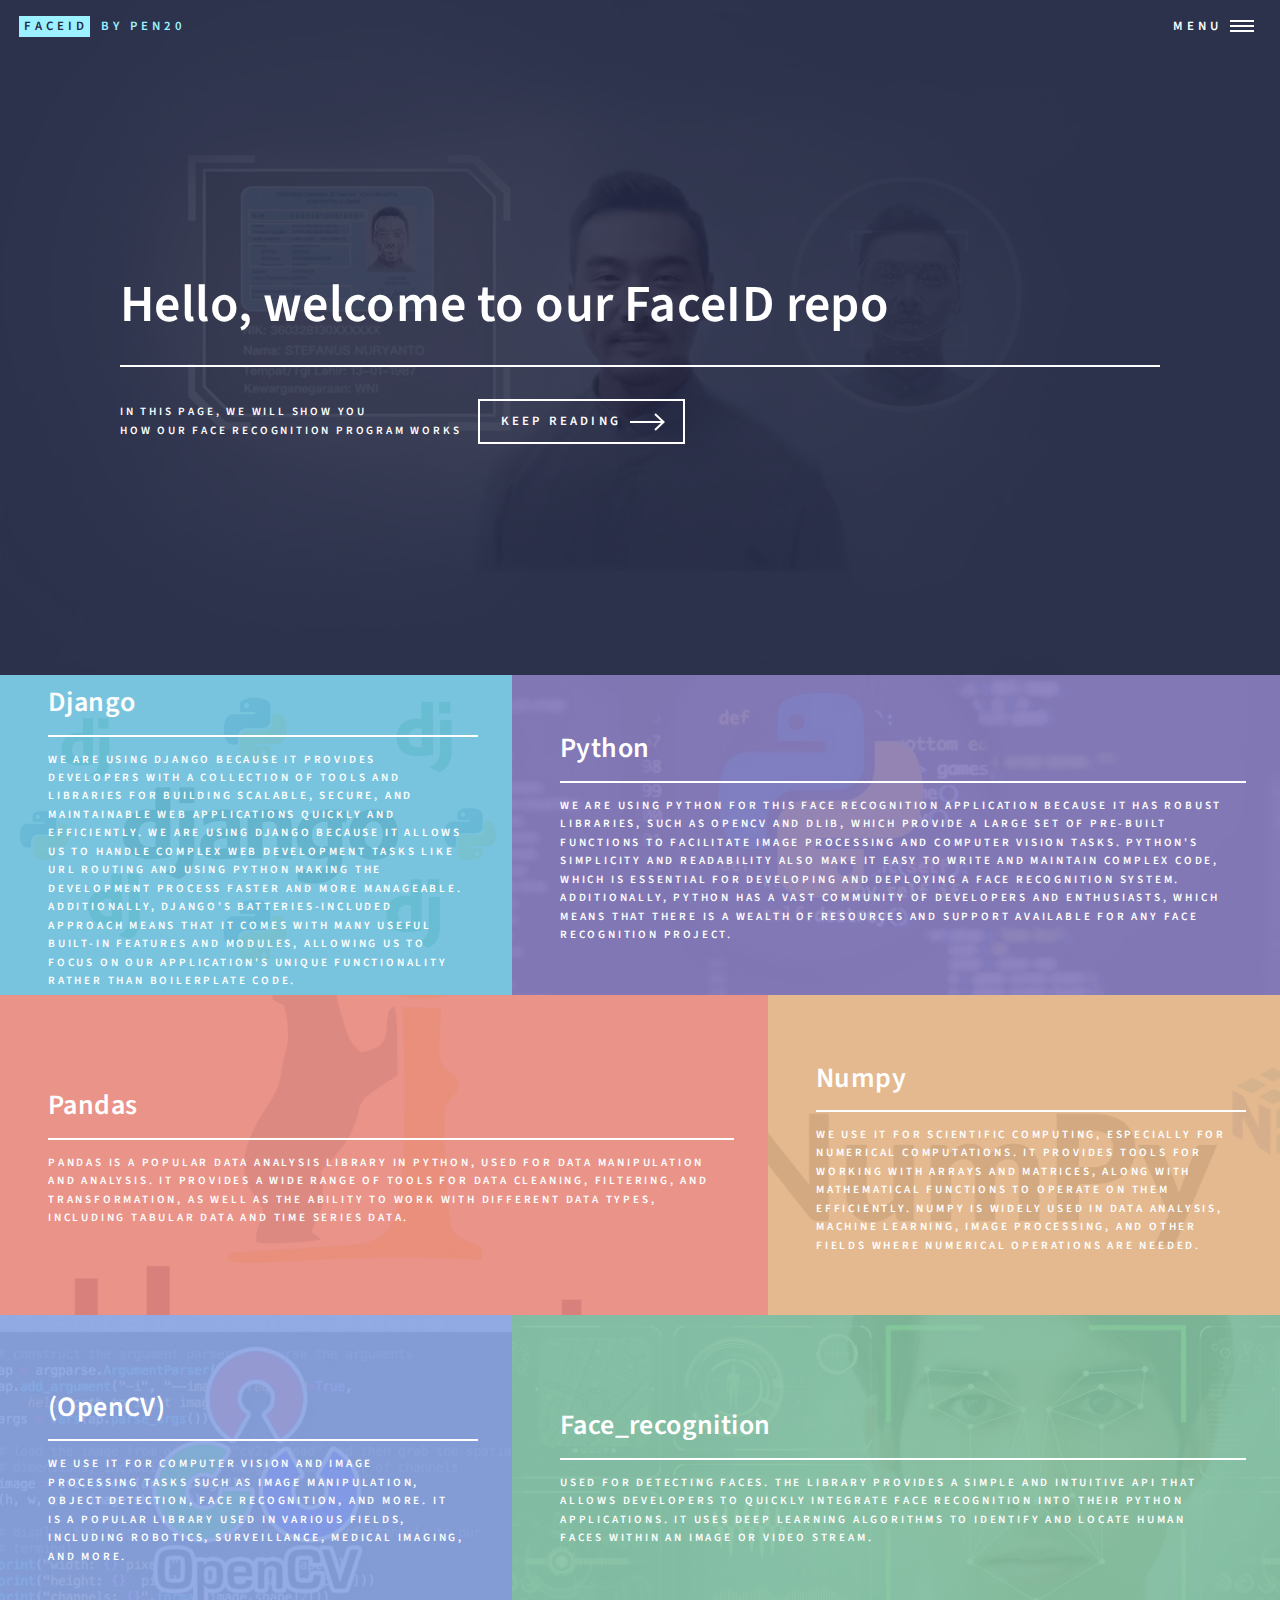
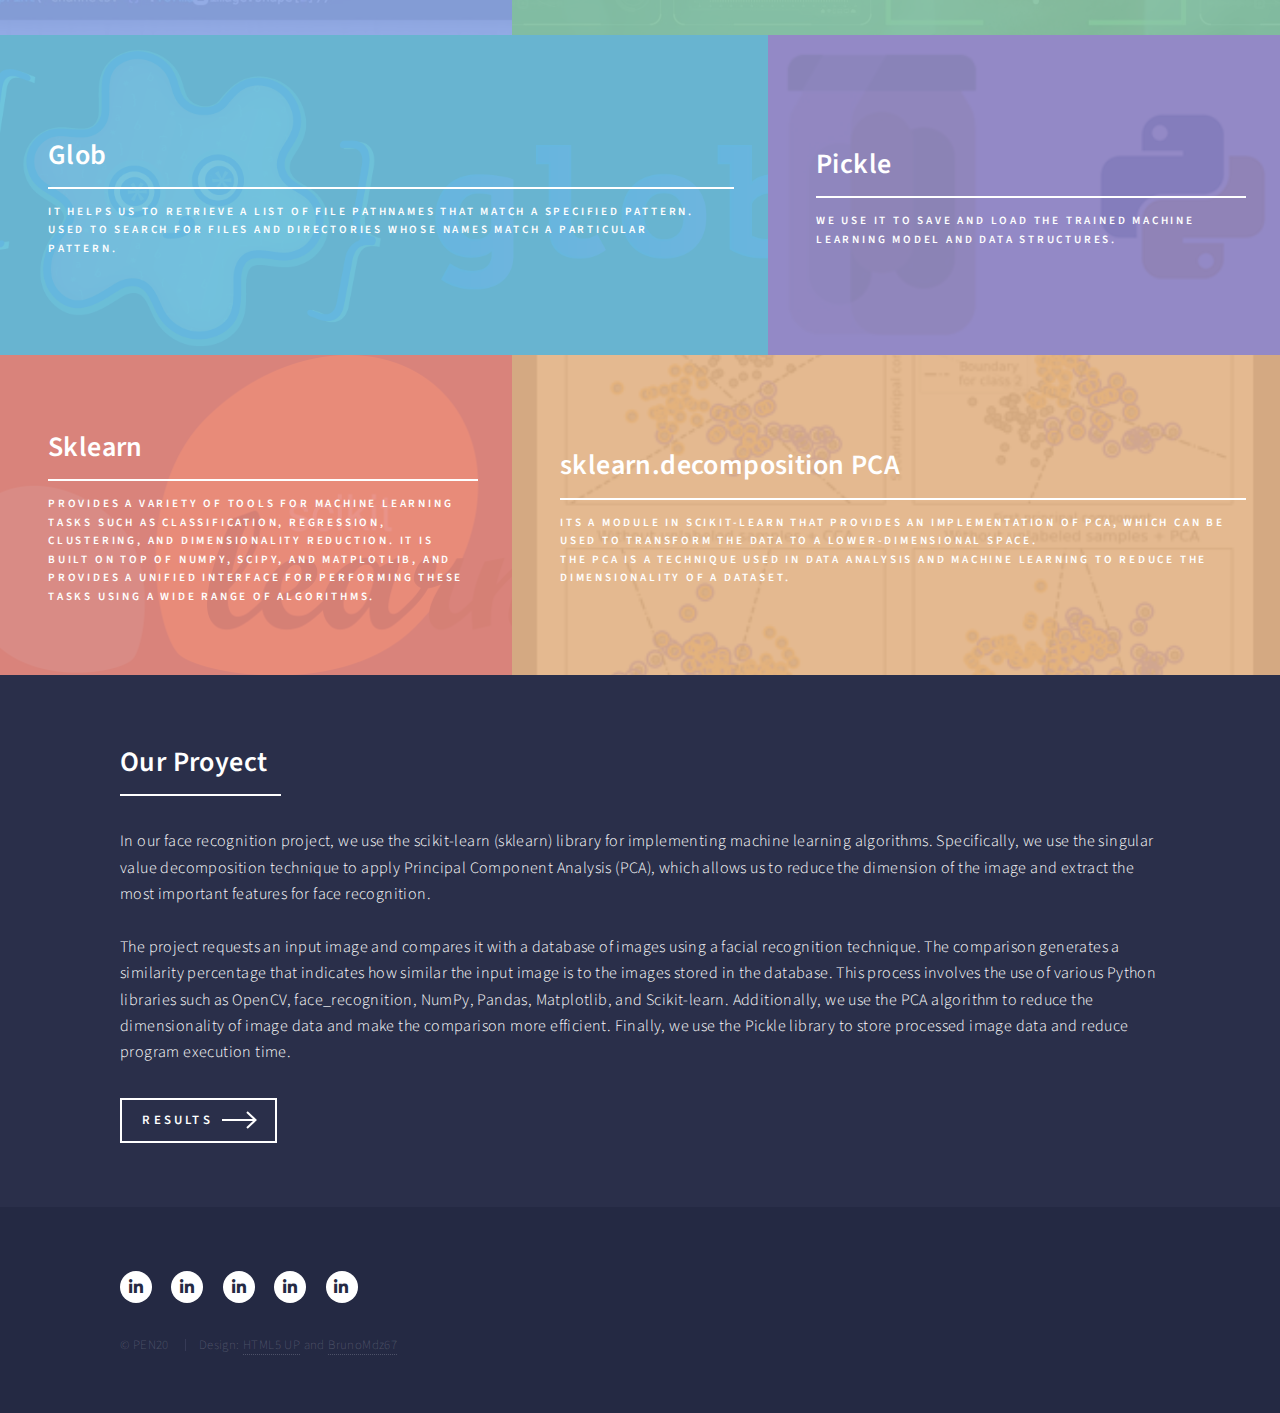
==== commit d576fac6: "works page 1" ====
--- a/index.html
+++ b/index.html
@@ -5,211 +5,271 @@
 	Free for personal and commercial use under the CCA 3.0 license (html5up.net/license)
 -->
 <html>
-	<head>
-		<title>Forty by HTML5 UP</title>
-		<meta charset="utf-8" />
-		<meta name="viewport" content="width=device-width, initial-scale=1, user-scalable=no" />
-		<link rel="stylesheet" href="assets/css/main.css" />
-		<noscript><link rel="stylesheet" href="assets/css/noscript.css" /></noscript>
-	</head>
-	<body class="is-preload">
-
-		<!-- Wrapper -->
-			<div id="wrapper">
-
-				<!-- Header -->
-					<header id="header" class="alt">
-						<a href="index.html" class="logo"><strong>Forty</strong> <span>by HTML5 UP</span></a>
-						<nav>
-							<a href="#menu">Menu</a>
-						</nav>
-					</header>
-
-				<!-- Menu -->
-					<nav id="menu">
-						<ul class="links">
-							<li><a href="index.html">Home</a></li>
-							<li><a href="landing.html">Landing</a></li>
-							<li><a href="generic.html">Generic</a></li>
-							<li><a href="elements.html">Elements</a></li>
-						</ul>
-						<ul class="actions stacked">
-							<li><a href="#" class="button primary fit">Get Started</a></li>
-							<li><a href="#" class="button fit">Log In</a></li>
-						</ul>
-					</nav>
-
-				<!-- Banner -->
-					<section id="banner" class="major">
-						<div class="inner">
-							<header class="major">
-								<h1>Hi, my name is Forty</h1>
-							</header>
-							<div class="content">
-								<p>A responsive site template designed by HTML5 UP<br />
-								and released under the Creative Commons.</p>
-								<ul class="actions">
-									<li><a href="#one" class="button next scrolly">Get Started</a></li>
-								</ul>
-							</div>
-						</div>
-					</section>
-
-				<!-- Main -->
-					<div id="main">
-
-						<!-- One -->
-							<section id="one" class="tiles">
-								<article>
-									<span class="image">
-										<img src="images/pic01.jpg" alt="" />
-									</span>
-									<header class="major">
-										<h3><a href="landing.html" class="link">Aliquam</a></h3>
-										<p>Ipsum dolor sit amet</p>
-									</header>
-								</article>
-								<article>
-									<span class="image">
-										<img src="images/pic02.jpg" alt="" />
-									</span>
-									<header class="major">
-										<h3><a href="landing.html" class="link">Tempus</a></h3>
-										<p>feugiat amet tempus</p>
-									</header>
-								</article>
-								<article>
-									<span class="image">
-										<img src="images/pic03.jpg" alt="" />
-									</span>
-									<header class="major">
-										<h3><a href="landing.html" class="link">Magna</a></h3>
-										<p>Lorem etiam nullam</p>
-									</header>
-								</article>
-								<article>
-									<span class="image">
-										<img src="images/pic04.jpg" alt="" />
-									</span>
-									<header class="major">
-										<h3><a href="landing.html" class="link">Ipsum</a></h3>
-										<p>Nisl sed aliquam</p>
-									</header>
-								</article>
-								<article>
-									<span class="image">
-										<img src="images/pic05.jpg" alt="" />
-									</span>
-									<header class="major">
-										<h3><a href="landing.html" class="link">Consequat</a></h3>
-										<p>Ipsum dolor sit amet</p>
-									</header>
-								</article>
-								<article>
-									<span class="image">
-										<img src="images/pic06.jpg" alt="" />
-									</span>
-									<header class="major">
-										<h3><a href="landing.html" class="link">Etiam</a></h3>
-										<p>Feugiat amet tempus</p>
-									</header>
-								</article>
-							</section>
-
-						<!-- Two -->
-							<section id="two">
-								<div class="inner">
-									<header class="major">
-										<h2>Massa libero</h2>
-									</header>
-									<p>Nullam et orci eu lorem consequat tincidunt vivamus et sagittis libero. Mauris aliquet magna magna sed nunc rhoncus pharetra. Pellentesque condimentum sem. In efficitur ligula tate urna. Maecenas laoreet massa vel lacinia pellentesque lorem ipsum dolor. Nullam et orci eu lorem consequat tincidunt. Vivamus et sagittis libero. Mauris aliquet magna magna sed nunc rhoncus amet pharetra et feugiat tempus.</p>
-									<ul class="actions">
-										<li><a href="landing.html" class="button next">Get Started</a></li>
-									</ul>
-								</div>
-							</section>
-
-					</div>
-
-				<!-- Contact -->
-					<section id="contact">
-						<div class="inner">
-							<section>
-								<form method="post" action="#">
-									<div class="fields">
-										<div class="field half">
-											<label for="name">Name</label>
-											<input type="text" name="name" id="name" />
-										</div>
-										<div class="field half">
-											<label for="email">Email</label>
-											<input type="text" name="email" id="email" />
-										</div>
-										<div class="field">
-											<label for="message">Message</label>
-											<textarea name="message" id="message" rows="6"></textarea>
-										</div>
-									</div>
-									<ul class="actions">
-										<li><input type="submit" value="Send Message" class="primary" /></li>
-										<li><input type="reset" value="Clear" /></li>
-									</ul>
-								</form>
-							</section>
-							<section class="split">
-								<section>
-									<div class="contact-method">
-										<span class="icon solid alt fa-envelope"></span>
-										<h3>Email</h3>
-										<a href="#">information@untitled.tld</a>
-									</div>
-								</section>
-								<section>
-									<div class="contact-method">
-										<span class="icon solid alt fa-phone"></span>
-										<h3>Phone</h3>
-										<span>(000) 000-0000 x12387</span>
-									</div>
-								</section>
-								<section>
-									<div class="contact-method">
-										<span class="icon solid alt fa-home"></span>
-										<h3>Address</h3>
-										<span>1234 Somewhere Road #5432<br />
-										Nashville, TN 00000<br />
-										United States of America</span>
-									</div>
-								</section>
-							</section>
-						</div>
-					</section>
-
-				<!-- Footer -->
-					<footer id="footer">
-						<div class="inner">
-							<ul class="icons">
-								<li><a href="#" class="icon brands alt fa-twitter"><span class="label">Twitter</span></a></li>
-								<li><a href="#" class="icon brands alt fa-facebook-f"><span class="label">Facebook</span></a></li>
-								<li><a href="#" class="icon brands alt fa-instagram"><span class="label">Instagram</span></a></li>
-								<li><a href="#" class="icon brands alt fa-github"><span class="label">GitHub</span></a></li>
-								<li><a href="#" class="icon brands alt fa-linkedin-in"><span class="label">LinkedIn</span></a></li>
-							</ul>
-							<ul class="copyright">
-								<li>&copy; Untitled</li><li>Design: <a href="https://html5up.net">HTML5 UP</a></li>
-							</ul>
-						</div>
-					</footer>
-
-			</div>
-
-		<!-- Scripts -->
-			<script src="assets/js/jquery.min.js"></script>
-			<script src="assets/js/jquery.scrolly.min.js"></script>
-			<script src="assets/js/jquery.scrollex.min.js"></script>
-			<script src="assets/js/browser.min.js"></script>
-			<script src="assets/js/breakpoints.min.js"></script>
-			<script src="assets/js/util.js"></script>
-			<script src="assets/js/main.js"></script>
-
-	</body>
+
+<head>
+    <title>FaceID</title>
+    <meta charset="utf-8" />
+    <meta name="viewport" content="width=device-width, initial-scale=1, user-scalable=no" />
+    <link rel="stylesheet" href="assets/css/main.css" />
+    <noscript>
+        <link rel="stylesheet" href="assets/css/noscript.css" />
+    </noscript>
+</head>
+
+<body class="is-preload">
+
+    <!-- Wrapper -->
+    <div id="wrapper">
+
+        <!-- Header -->
+        <header id="header" class="alt">
+            <a href="index.html" class="logo"><strong>FaceID</strong> <span>by PEN20</span></a>
+            <nav>
+                <a href="#menu">Menu</a>
+            </nav>
+        </header>
+
+        <!-- Menu -->
+        <nav id="menu">
+            <ul class="links">
+                <li><a href="index.html">Start</a></li>
+                <li><a href="landing.html">Results</a></li>
+            </ul>
+            <ul class="actions stacked">
+            </ul>
+        </nav>
+
+        <!-- Banner -->
+        <section id="banner" class="major">
+            <div class="inner">
+                <header class="major">
+                    <h1>Hello, welcome to our FaceID repo</h1>
+                </header>
+                <div class="content">
+                    <p>In this page, we will show you<br />
+                        how our face recognition program works</p>
+                    <ul class="actions">
+                        <li><a href="#one" class="button next scrolly">Keep Reading</a></li>
+                    </ul>
+                </div>
+            </div>
+        </section>
+
+        <!-- Main -->
+        <div id="main">
+
+            <!-- One -->
+            <section id="one" class="tiles">
+                <article>
+                    <span class="image">
+                        <img src="images/Screenshot_37.png" alt="" />
+                    </span>
+                    <header class="major">
+                        <h3><a href="https://www.djangoproject.com/" class="link" target="_blank">Django</a></h3>
+                        <p> We are using Django because it provides developers with a collection of tools and
+                            libraries for building
+                            scalable, secure, and maintainable web applications quickly and efficiently. We are
+                            using Django because it allows
+                            us to handle complex web development tasks like URL routing and using python
+                            making the development process faster and more manageable. Additionally,
+                            Django's batteries-included
+                            approach means that it comes with many useful built-in features and modules, allowing us to
+                            focus on our application's
+                            unique functionality rather than boilerplate code.</p>
+                    </header>
+                </article>
+                <article>
+                    <span class="image">
+                        <img src="images/Screenshot_38.png" alt="" />
+                    </span>
+                    <header class="major">
+                        <h3><a href="https://www.python.org/" class="link" target="_blank">Python</a></h3>
+                        <p>We are using python for this face recognition application because it has robust libraries,
+                            such as OpenCV and dlib, which provide a large set of
+                            pre-built functions to facilitate image processing and computer vision tasks. Python's
+                            simplicity and readability also
+                            make it easy to write and maintain complex code, which is essential for developing and
+                            deploying a face recognition
+                            system. Additionally, Python has a vast community of developers and enthusiasts, which means
+                            that there is a wealth of
+                            resources and support available for any face recognition project.</p>
+                    </header>
+                </article>
+                <article>
+                    <span class="image">
+                        <img src="images/pandas-python.png" alt="" />
+                    </span>
+                    <header class="major">
+                        <h3><a href="https://pandas.pydata.org/" class="link" target="_blank">Pandas</a></h3>
+                        <p>Pandas is a popular data analysis library in Python, used for data manipulation and analysis.
+                            It provides a wide range
+                            of tools for data cleaning, filtering, and transformation, as well as the ability to work
+                            with different data types,
+                            including tabular data and time series data.</p>
+                    </header>
+                </article>
+                <article>
+                    <span class="image">
+                        <img src="images/twitter-image.jpg" alt="" />
+                    </span>
+                    <header class="major">
+                        <h3><a href="https://numpy.org/" class="link" target="_blank">Numpy</a></h3>
+                        <p>We use it for scientific computing, especially for numerical computations. It provides tools
+                            for working with arrays and matrices,
+                            along with mathematical functions to operate on them efficiently. NumPy is widely used in
+                            data analysis, machine
+                            learning, image processing, and other fields where numerical operations are needed.</p>
+                    </header>
+                </article>
+                <article>
+                    <span class="image">
+                        <img src="images/Screenshot_39.png" alt="" />
+                    </span>
+                    <header class="major">
+                        <h3><a href="https://pypi.org/project/opencv-python/" class="link" target="_blank">(OpenCV)</a>
+                        </h3>
+                        <p>We use it for computer vision and image processing tasks such as image
+                            manipulation, object detection, face recognition, and more. It is a popular library used in
+                            various fields, including
+                            robotics, surveillance, medical imaging, and more.</p>
+                    </header>
+                </article>
+                <article>
+                    <span class="image">
+                        <img src="images/909161_fpDngO6lM5pDeIPOOezK1g.jpeg" alt="" />
+                    </span>
+                    <header class="major">
+                        <h3><a href="https://pypi.org/project/face-recognition/" class="link"
+                                target="_blank">Face_recognition</a></h3>
+                        <p>Used for detecting faces. The library provides a simple and intuitive API that allows
+                            developers to quickly integrate face recognition
+                            into their Python applications. It uses deep learning algorithms to identify and locate
+                            human faces within an image or video stream.</p>
+                    </header>
+                </article>
+                <article>
+                    <span class="image">
+                        <img src="images/glob.png" alt="" />
+                    </span>
+                    <header class="major">
+                        <h3><a href="https://docs.python.org/3/library/glob.html" class="link" target="_blank">Glob</a>
+                        </h3>
+                        <p>It helps us to retrieve a list of file pathnames that match a specified pattern.<br> Used to
+                            search for files and
+                            directories whose names match a particular pattern.</p>
+                    </header>
+                </article>
+                <article>
+                    <span class="image">
+                        <img src="images/Screenshot_40.png" alt="" />
+                    </span>
+                    <header class="major">
+                        <h3><a href="https://docs.python.org/3/library/pickle.html" class="link"
+                                target="_blank">Pickle</a></h3>
+                        <p>We use it to save and load the trained machine learning model and
+                            data structures.</p>
+                    </header>
+                </article>
+                <article>
+                    <span class="image">
+                        <img src="images/Scikit.png" alt="" />
+                    </span>
+                    <header class="major">
+                        <h3><a href="https://scikit-learn.org/" class="link" target="_blank">Sklearn</a></h3>
+                        <p>Provides a variety of tools for machine learning tasks such as classification, regression,
+                            clustering, and
+                            dimensionality reduction. It is built on top of NumPy, SciPy, and matplotlib, and provides a
+                            unified interface for
+                            performing these tasks using a wide range of algorithms.</p>
+                    </header>
+                </article>
+                <article>
+                    <span class="image">
+                        <img src="images/sphx_glr_plot_multilabel_thumb.png" alt="" />
+                    </span>
+                    <header class="major">
+                        <h3><a href="https://scikit-learn.org/stable/modules/generated/sklearn.decomposition.PCA.html"
+                                class="link" target="_blank">sklearn.decomposition PCA</a></h3>
+                        <p>Its a module in scikit-learn that provides an implementation of PCA, which can be used to
+                            transform the data to a lower-dimensional
+                            space. <br>The PCA is a technique used in data analysis and machine learning to reduce the
+                            dimensionality of a dataset.</p>
+                    </header>
+                </article>
+            </section>
+
+            <!-- Two -->
+            <section id="two">
+                <div class="inner">
+                    <header class="major">
+                        <h2>Our Proyect</h2>
+                    </header>
+                    <p>In our face recognition project, we use the scikit-learn (sklearn) library for implementing
+                        machine learning algorithms.
+                        Specifically, we use the singular value decomposition technique to apply Principal
+                        Component Analysis (PCA), which
+                        allows us to reduce the dimension of the image and extract the most important features for face
+                        recognition.
+                        <br><br>
+                        The project requests an input image and compares it with a database of images using a facial
+                        recognition technique. The
+                        comparison generates a similarity percentage that indicates how similar the input image is to
+                        the images stored in the
+                        database. This process involves the use of various Python libraries such as OpenCV,
+                        face_recognition, NumPy, Pandas,
+                        Matplotlib, and Scikit-learn. Additionally, we use the PCA algorithm to reduce the
+                        dimensionality of image data and make
+                        the comparison more efficient. Finally, we use the Pickle library to store processed image data
+                        and reduce program
+                        execution time.
+                    </p>
+                    <ul class="actions">
+                        <li><a href="landing.html" class="button next">Results</a></li>
+                    </ul>
+                </div>
+            </section>
+
+        </div>
+
+        <!-- Contact -->
+
+        <!-- Footer -->
+        <footer id="footer">
+            <div class="inner">
+                <ul class="icons">
+                    <li><a href="https://www.linkedin.com/in/oscar-e-r-t/" class="icon brands alt fa-linkedin-in"
+                            target="_blank"><span class="label" title="Oscar">Oscar</span></a></li>
+                    <li><a href="https://www.linkedin.com/in/jose-israel-quintero-alfaro/"
+                            class="icon brands alt fa-linkedin-in" target="_blank"><span class="label"
+                                title="Israel">Israel</span></a></li>
+                    <li><a href="https://www.linkedin.com/in/shriqui1/" class="icon brands alt fa-linkedin-in"
+                            target="_blank"><span class="label" title="Shriqui">Shriqui</span></a></li>
+                    <li><a href="https://www.linkedin.com/in/edgar-daniel-amaya-guti%C3%A9rrez-9a4663245/"
+                            class="icon brands alt fa-linkedin-in" target="_blank"><span class="label"
+                                title="Daniel">Daniel</span></a></li>
+                    <li><a href="https://www.linkedin.com/in/brunomdz67/" class="icon brands alt fa-linkedin-in"
+                            target="_blank"><span class="label" title="Bruno">Bruno</span></a></li>
+                </ul>
+                </ul>
+                <ul class="copyright">
+                    <li>&copy; PEN20</li>
+                    <li>Design: <a href="https://html5up.net">HTML5 UP</a> and <a
+                            href="https://www.linkedin.com/in/brunomdz67/">BrunoMdz67</a></li>
+                </ul>
+            </div>
+        </footer>
+
+    </div>
+
+    <!-- Scripts -->
+    <script src="assets/js/jquery.min.js"></script>
+    <script src="assets/js/jquery.scrolly.min.js"></script>
+    <script src="assets/js/jquery.scrollex.min.js"></script>
+    <script src="assets/js/browser.min.js"></script>
+    <script src="assets/js/breakpoints.min.js"></script>
+    <script src="assets/js/util.js"></script>
+    <script src="assets/js/main.js"></script>
+
+</body>
+
 </html>--- a/assets/css/main.css
+++ b/assets/css/main.css
@@ -7,3946 +7,4081 @@
 	Free for personal and commercial use under the CCA 3.0 license (html5up.net/license)
 */
 
-html, body, div, span, applet, object,
-iframe, h1, h2, h3, h4, h5, h6, p, blockquote,
-pre, a, abbr, acronym, address, big, cite,
-code, del, dfn, em, img, ins, kbd, q, s, samp,
-small, strike, strong, sub, sup, tt, var, b,
-u, i, center, dl, dt, dd, ol, ul, li, fieldset,
-form, label, legend, table, caption, tbody,
-tfoot, thead, tr, th, td, article, aside,
-canvas, details, embed, figure, figcaption,
-footer, header, hgroup, menu, nav, output, ruby,
-section, summary, time, mark, audio, video {
-	margin: 0;
-	padding: 0;
-	border: 0;
-	font-size: 100%;
-	font: inherit;
-	vertical-align: baseline;}
-
-article, aside, details, figcaption, figure,
-footer, header, hgroup, menu, nav, section {
-	display: block;}
+html,
+body,
+div,
+span,
+applet,
+object,
+iframe,
+h1,
+h2,
+h3,
+h4,
+h5,
+h6,
+p,
+blockquote,
+pre,
+a,
+abbr,
+acronym,
+address,
+big,
+cite,
+code,
+del,
+dfn,
+em,
+img,
+ins,
+kbd,
+q,
+s,
+samp,
+small,
+strike,
+strong,
+sub,
+sup,
+tt,
+var,
+b,
+u,
+i,
+center,
+dl,
+dt,
+dd,
+ol,
+ul,
+li,
+fieldset,
+form,
+label,
+legend,
+table,
+caption,
+tbody,
+tfoot,
+thead,
+tr,
+th,
+td,
+article,
+aside,
+canvas,
+details,
+embed,
+figure,
+figcaption,
+footer,
+header,
+hgroup,
+menu,
+nav,
+output,
+ruby,
+section,
+summary,
+time,
+mark,
+audio,
+video {
+    margin: 0;
+    padding: 0;
+    border: 0;
+    font-size: 100%;
+    font: inherit;
+    vertical-align: baseline;
+}
+
+article,
+aside,
+details,
+figcaption,
+figure,
+footer,
+header,
+hgroup,
+menu,
+nav,
+section {
+    display: block;
+}
 
 body {
-	line-height: 1;
-}
-
-ol, ul {
-	list-style: none;
-}
-
-blockquote, q {
-	quotes: none;
-}
-
-	blockquote:before, blockquote:after, q:before, q:after {
-		content: '';
-		content: none;
-	}
+    line-height: 1;
+}
+
+ol,
+ul {
+    list-style: none;
+}
+
+blockquote,
+q {
+    quotes: none;
+}
+
+blockquote:before,
+blockquote:after,
+q:before,
+q:after {
+    content: '';
+    content: none;
+}
 
 table {
-	border-collapse: collapse;
-	border-spacing: 0;
+    border-collapse: collapse;
+    border-spacing: 0;
 }
 
 body {
-	-webkit-text-size-adjust: none;
+    -webkit-text-size-adjust: none;
 }
 
 mark {
-	background-color: transparent;
-	color: inherit;
+    background-color: transparent;
+    color: inherit;
 }
 
 input::-moz-focus-inner {
-	border: 0;
-	padding: 0;
-}
-
-input, select, textarea {
-	-moz-appearance: none;
-	-webkit-appearance: none;
-	-ms-appearance: none;
-	appearance: none;
+    border: 0;
+    padding: 0;
+}
+
+input,
+select,
+textarea {
+    -moz-appearance: none;
+    -webkit-appearance: none;
+    -ms-appearance: none;
+    appearance: none;
 }
 
 /* Basic */
 
-	@-ms-viewport {
-		width: device-width;
-	}
-
-	body {
-		-ms-overflow-style: scrollbar;
-	}
-
-	@media screen and (max-width: 480px) {
-
-		html, body {
-			min-width: 320px;
-		}
-
-	}
-
-	html {
-		box-sizing: border-box;
-	}
-
-	*, *:before, *:after {
-		box-sizing: inherit;
-	}
-
-	body {
-		background: #242943;
-	}
-
-		body.is-preload *, body.is-preload *:before, body.is-preload *:after {
-			-moz-animation: none !important;
-			-webkit-animation: none !important;
-			-ms-animation: none !important;
-			animation: none !important;
-			-moz-transition: none !important;
-			-webkit-transition: none !important;
-			-ms-transition: none !important;
-			transition: none !important;
-		}
+@-ms-viewport {
+    width: device-width;
+}
+
+body {
+    -ms-overflow-style: scrollbar;
+}
+
+@media screen and (max-width: 480px) {
+
+    html,
+    body {
+        min-width: 320px;
+    }
+
+}
+
+html {
+    box-sizing: border-box;
+}
+
+*,
+*:before,
+*:after {
+    box-sizing: inherit;
+}
+
+body {
+    background: #242943;
+}
+
+body.is-preload *,
+body.is-preload *:before,
+body.is-preload *:after {
+    -moz-animation: none !important;
+    -webkit-animation: none !important;
+    -ms-animation: none !important;
+    animation: none !important;
+    -moz-transition: none !important;
+    -webkit-transition: none !important;
+    -ms-transition: none !important;
+    transition: none !important;
+}
 
 /* Type */
 
-	body, input, select, textarea {
-		color: #ffffff;
-		font-family: "Source Sans Pro", Helvetica, sans-serif;
-		font-size: 17pt;
-		font-weight: 300;
-		letter-spacing: 0.025em;
-		line-height: 1.65;
-	}
-
-		@media screen and (max-width: 1680px) {
-
-			body, input, select, textarea {
-				font-size: 14pt;
-			}
-
-		}
-
-		@media screen and (max-width: 1280px) {
-
-			body, input, select, textarea {
-				font-size: 12pt;
-			}
-
-		}
-
-		@media screen and (max-width: 360px) {
-
-			body, input, select, textarea {
-				font-size: 11pt;
-			}
-
-		}
-
-	a {
-		-moz-transition: color 0.2s ease-in-out, border-bottom-color 0.2s ease-in-out;
-		-webkit-transition: color 0.2s ease-in-out, border-bottom-color 0.2s ease-in-out;
-		-ms-transition: color 0.2s ease-in-out, border-bottom-color 0.2s ease-in-out;
-		transition: color 0.2s ease-in-out, border-bottom-color 0.2s ease-in-out;
-		border-bottom: dotted 1px;
-		color: inherit;
-		text-decoration: none;
-	}
-
-		a:hover {
-			border-bottom-color: transparent;
-			color: #9bf1ff !important;
-		}
-
-		a:active {
-			color: #53e3fb !important;
-		}
-
-	strong, b {
-		color: #ffffff;
-		font-weight: 600;
-	}
-
-	em, i {
-		font-style: italic;
-	}
-
-	p {
-		margin: 0 0 2em 0;
-	}
-
-	h1, h2, h3, h4, h5, h6 {
-		color: #ffffff;
-		font-weight: 600;
-		line-height: 1.65;
-		margin: 0 0 1em 0;
-	}
-
-		h1 a, h2 a, h3 a, h4 a, h5 a, h6 a {
-			color: inherit;
-			border-bottom: 0;
-		}
-
-	h1 {
-		font-size: 2.5em;
-	}
-
-	h2 {
-		font-size: 1.75em;
-	}
-
-	h3 {
-		font-size: 1.35em;
-	}
-
-	h4 {
-		font-size: 1.1em;
-	}
-
-	h5 {
-		font-size: 0.9em;
-	}
-
-	h6 {
-		font-size: 0.7em;
-	}
-
-	@media screen and (max-width: 736px) {
-
-		h1 {
-			font-size: 2em;
-		}
-
-		h2 {
-			font-size: 1.5em;
-		}
-
-		h3 {
-			font-size: 1.25em;
-		}
-
-	}
-
-	sub {
-		font-size: 0.8em;
-		position: relative;
-		top: 0.5em;
-	}
-
-	sup {
-		font-size: 0.8em;
-		position: relative;
-		top: -0.5em;
-	}
-
-	blockquote {
-		border-left: solid 4px rgba(212, 212, 255, 0.1);
-		font-style: italic;
-		margin: 0 0 2em 0;
-		padding: 0.5em 0 0.5em 2em;
-	}
-
-	code {
-		background: rgba(212, 212, 255, 0.035);
-		font-family: "Courier New", monospace;
-		font-size: 0.9em;
-		margin: 0 0.25em;
-		padding: 0.25em 0.65em;
-	}
-
-	pre {
-		-webkit-overflow-scrolling: touch;
-		font-family: "Courier New", monospace;
-		font-size: 0.9em;
-		margin: 0 0 2em 0;
-	}
-
-		pre code {
-			display: block;
-			line-height: 1.75;
-			padding: 1em 1.5em;
-			overflow-x: auto;
-		}
-
-	hr {
-		border: 0;
-		border-bottom: solid 1px rgba(212, 212, 255, 0.1);
-		margin: 2em 0;
-	}
-
-		hr.major {
-			margin: 3em 0;
-		}
-
-	.align-left {
-		text-align: left;
-	}
-
-	.align-center {
-		text-align: center;
-	}
-
-	.align-right {
-		text-align: right;
-	}
+body,
+input,
+select,
+textarea {
+    color: #ffffff;
+    font-family: "Source Sans Pro", Helvetica, sans-serif;
+    font-size: 17pt;
+    font-weight: 300;
+    letter-spacing: 0.025em;
+    line-height: 1.65;
+}
+
+@media screen and (max-width: 1680px) {
+
+    body,
+    input,
+    select,
+    textarea {
+        font-size: 14pt;
+    }
+
+}
+
+@media screen and (max-width: 1280px) {
+
+    body,
+    input,
+    select,
+    textarea {
+        font-size: 12pt;
+    }
+
+}
+
+@media screen and (max-width: 360px) {
+
+    body,
+    input,
+    select,
+    textarea {
+        font-size: 11pt;
+    }
+
+}
+
+a {
+    -moz-transition: color 0.2s ease-in-out, border-bottom-color 0.2s ease-in-out;
+    -webkit-transition: color 0.2s ease-in-out, border-bottom-color 0.2s ease-in-out;
+    -ms-transition: color 0.2s ease-in-out, border-bottom-color 0.2s ease-in-out;
+    transition: color 0.2s ease-in-out, border-bottom-color 0.2s ease-in-out;
+    border-bottom: dotted 1px;
+    color: inherit;
+    text-decoration: none;
+}
+
+a:hover {
+    border-bottom-color: transparent;
+    color: #9bf1ff !important;
+}
+
+a:active {
+    color: #53e3fb !important;
+}
+
+strong,
+b {
+    color: #ffffff;
+    font-weight: 600;
+}
+
+em,
+i {
+    font-style: italic;
+}
+
+p {
+    margin: 0 0 2em 0;
+}
+
+h1,
+h2,
+h3,
+h4,
+h5,
+h6 {
+    color: #ffffff;
+    font-weight: 600;
+    line-height: 1.65;
+    margin: 0 0 1em 0;
+}
+
+h1 a,
+h2 a,
+h3 a,
+h4 a,
+h5 a,
+h6 a {
+    color: inherit;
+    border-bottom: 0;
+}
+
+h1 {
+    font-size: 2.5em;
+}
+
+h2 {
+    font-size: 1.75em;
+}
+
+h3 {
+    font-size: 1.35em;
+}
+
+h4 {
+    font-size: 1.1em;
+}
+
+h5 {
+    font-size: 0.9em;
+}
+
+h6 {
+    font-size: 0.7em;
+}
+
+@media screen and (max-width: 736px) {
+
+    h1 {
+        font-size: 2em;
+    }
+
+    h2 {
+        font-size: 1.5em;
+    }
+
+    h3 {
+        font-size: 1.25em;
+    }
+
+}
+
+sub {
+    font-size: 0.8em;
+    position: relative;
+    top: 0.5em;
+}
+
+sup {
+    font-size: 0.8em;
+    position: relative;
+    top: -0.5em;
+}
+
+blockquote {
+    border-left: solid 4px rgba(212, 212, 255, 0.1);
+    font-style: italic;
+    margin: 0 0 2em 0;
+    padding: 0.5em 0 0.5em 2em;
+}
+
+code {
+    background: rgba(212, 212, 255, 0.035);
+    font-family: "Courier New", monospace;
+    font-size: 0.9em;
+    margin: 0 0.25em;
+    padding: 0.25em 0.65em;
+}
+
+pre {
+    -webkit-overflow-scrolling: touch;
+    font-family: "Courier New", monospace;
+    font-size: 0.9em;
+    margin: 0 0 2em 0;
+}
+
+pre code {
+    display: block;
+    line-height: 1.75;
+    padding: 1em 1.5em;
+    overflow-x: auto;
+}
+
+hr {
+    border: 0;
+    border-bottom: solid 1px rgba(212, 212, 255, 0.1);
+    margin: 2em 0;
+}
+
+hr.major {
+    margin: 3em 0;
+}
+
+.align-left {
+    text-align: left;
+}
+
+.align-center {
+    text-align: center;
+}
+
+.align-right {
+    text-align: right;
+}
 
 /* Row */
 
-	.row {
-		display: flex;
-		flex-wrap: wrap;
-		box-sizing: border-box;
-		align-items: stretch;
-	}
-
-		.row > * {
-			box-sizing: border-box;
-		}
-
-		.row.gtr-uniform > * > :last-child {
-			margin-bottom: 0;
-		}
-
-		.row.aln-left {
-			justify-content: flex-start;
-		}
-
-		.row.aln-center {
-			justify-content: center;
-		}
-
-		.row.aln-right {
-			justify-content: flex-end;
-		}
-
-		.row.aln-top {
-			align-items: flex-start;
-		}
-
-		.row.aln-middle {
-			align-items: center;
-		}
-
-		.row.aln-bottom {
-			align-items: flex-end;
-		}
-
-		.row > .imp {
-			order: -1;
-		}
-
-		.row > .col-1 {
-			width: 8.33333%;
-		}
-
-		.row > .off-1 {
-			margin-left: 8.33333%;
-		}
-
-		.row > .col-2 {
-			width: 16.66667%;
-		}
-
-		.row > .off-2 {
-			margin-left: 16.66667%;
-		}
-
-		.row > .col-3 {
-			width: 25%;
-		}
-
-		.row > .off-3 {
-			margin-left: 25%;
-		}
-
-		.row > .col-4 {
-			width: 33.33333%;
-		}
-
-		.row > .off-4 {
-			margin-left: 33.33333%;
-		}
-
-		.row > .col-5 {
-			width: 41.66667%;
-		}
-
-		.row > .off-5 {
-			margin-left: 41.66667%;
-		}
-
-		.row > .col-6 {
-			width: 50%;
-		}
-
-		.row > .off-6 {
-			margin-left: 50%;
-		}
-
-		.row > .col-7 {
-			width: 58.33333%;
-		}
-
-		.row > .off-7 {
-			margin-left: 58.33333%;
-		}
-
-		.row > .col-8 {
-			width: 66.66667%;
-		}
-
-		.row > .off-8 {
-			margin-left: 66.66667%;
-		}
-
-		.row > .col-9 {
-			width: 75%;
-		}
-
-		.row > .off-9 {
-			margin-left: 75%;
-		}
-
-		.row > .col-10 {
-			width: 83.33333%;
-		}
-
-		.row > .off-10 {
-			margin-left: 83.33333%;
-		}
-
-		.row > .col-11 {
-			width: 91.66667%;
-		}
-
-		.row > .off-11 {
-			margin-left: 91.66667%;
-		}
-
-		.row > .col-12 {
-			width: 100%;
-		}
-
-		.row > .off-12 {
-			margin-left: 100%;
-		}
-
-		.row.gtr-0 {
-			margin-top: 0;
-			margin-left: 0em;
-		}
-
-			.row.gtr-0 > * {
-				padding: 0 0 0 0em;
-			}
-
-			.row.gtr-0.gtr-uniform {
-				margin-top: 0em;
-			}
-
-				.row.gtr-0.gtr-uniform > * {
-					padding-top: 0em;
-				}
-
-		.row.gtr-25 {
-			margin-top: 0;
-			margin-left: -0.5em;
-		}
-
-			.row.gtr-25 > * {
-				padding: 0 0 0 0.5em;
-			}
-
-			.row.gtr-25.gtr-uniform {
-				margin-top: -0.5em;
-			}
-
-				.row.gtr-25.gtr-uniform > * {
-					padding-top: 0.5em;
-				}
-
-		.row.gtr-50 {
-			margin-top: 0;
-			margin-left: -1em;
-		}
-
-			.row.gtr-50 > * {
-				padding: 0 0 0 1em;
-			}
-
-			.row.gtr-50.gtr-uniform {
-				margin-top: -1em;
-			}
-
-				.row.gtr-50.gtr-uniform > * {
-					padding-top: 1em;
-				}
-
-		.row {
-			margin-top: 0;
-			margin-left: -2em;
-		}
-
-			.row > * {
-				padding: 0 0 0 2em;
-			}
-
-			.row.gtr-uniform {
-				margin-top: -2em;
-			}
-
-				.row.gtr-uniform > * {
-					padding-top: 2em;
-				}
-
-		.row.gtr-150 {
-			margin-top: 0;
-			margin-left: -3em;
-		}
-
-			.row.gtr-150 > * {
-				padding: 0 0 0 3em;
-			}
-
-			.row.gtr-150.gtr-uniform {
-				margin-top: -3em;
-			}
-
-				.row.gtr-150.gtr-uniform > * {
-					padding-top: 3em;
-				}
-
-		.row.gtr-200 {
-			margin-top: 0;
-			margin-left: -4em;
-		}
-
-			.row.gtr-200 > * {
-				padding: 0 0 0 4em;
-			}
-
-			.row.gtr-200.gtr-uniform {
-				margin-top: -4em;
-			}
-
-				.row.gtr-200.gtr-uniform > * {
-					padding-top: 4em;
-				}
-
-		@media screen and (max-width: 1680px) {
-
-			.row {
-				display: flex;
-				flex-wrap: wrap;
-				box-sizing: border-box;
-				align-items: stretch;
-			}
-
-				.row > * {
-					box-sizing: border-box;
-				}
-
-				.row.gtr-uniform > * > :last-child {
-					margin-bottom: 0;
-				}
-
-				.row.aln-left {
-					justify-content: flex-start;
-				}
-
-				.row.aln-center {
-					justify-content: center;
-				}
-
-				.row.aln-right {
-					justify-content: flex-end;
-				}
-
-				.row.aln-top {
-					align-items: flex-start;
-				}
-
-				.row.aln-middle {
-					align-items: center;
-				}
-
-				.row.aln-bottom {
-					align-items: flex-end;
-				}
-
-				.row > .imp-xlarge {
-					order: -1;
-				}
-
-				.row > .col-1-xlarge {
-					width: 8.33333%;
-				}
-
-				.row > .off-1-xlarge {
-					margin-left: 8.33333%;
-				}
-
-				.row > .col-2-xlarge {
-					width: 16.66667%;
-				}
-
-				.row > .off-2-xlarge {
-					margin-left: 16.66667%;
-				}
-
-				.row > .col-3-xlarge {
-					width: 25%;
-				}
-
-				.row > .off-3-xlarge {
-					margin-left: 25%;
-				}
-
-				.row > .col-4-xlarge {
-					width: 33.33333%;
-				}
-
-				.row > .off-4-xlarge {
-					margin-left: 33.33333%;
-				}
-
-				.row > .col-5-xlarge {
-					width: 41.66667%;
-				}
-
-				.row > .off-5-xlarge {
-					margin-left: 41.66667%;
-				}
-
-				.row > .col-6-xlarge {
-					width: 50%;
-				}
-
-				.row > .off-6-xlarge {
-					margin-left: 50%;
-				}
-
-				.row > .col-7-xlarge {
-					width: 58.33333%;
-				}
-
-				.row > .off-7-xlarge {
-					margin-left: 58.33333%;
-				}
-
-				.row > .col-8-xlarge {
-					width: 66.66667%;
-				}
-
-				.row > .off-8-xlarge {
-					margin-left: 66.66667%;
-				}
-
-				.row > .col-9-xlarge {
-					width: 75%;
-				}
-
-				.row > .off-9-xlarge {
-					margin-left: 75%;
-				}
-
-				.row > .col-10-xlarge {
-					width: 83.33333%;
-				}
-
-				.row > .off-10-xlarge {
-					margin-left: 83.33333%;
-				}
-
-				.row > .col-11-xlarge {
-					width: 91.66667%;
-				}
-
-				.row > .off-11-xlarge {
-					margin-left: 91.66667%;
-				}
-
-				.row > .col-12-xlarge {
-					width: 100%;
-				}
-
-				.row > .off-12-xlarge {
-					margin-left: 100%;
-				}
-
-				.row.gtr-0 {
-					margin-top: 0;
-					margin-left: 0em;
-				}
-
-					.row.gtr-0 > * {
-						padding: 0 0 0 0em;
-					}
-
-					.row.gtr-0.gtr-uniform {
-						margin-top: 0em;
-					}
-
-						.row.gtr-0.gtr-uniform > * {
-							padding-top: 0em;
-						}
-
-				.row.gtr-25 {
-					margin-top: 0;
-					margin-left: -0.5em;
-				}
-
-					.row.gtr-25 > * {
-						padding: 0 0 0 0.5em;
-					}
-
-					.row.gtr-25.gtr-uniform {
-						margin-top: -0.5em;
-					}
-
-						.row.gtr-25.gtr-uniform > * {
-							padding-top: 0.5em;
-						}
-
-				.row.gtr-50 {
-					margin-top: 0;
-					margin-left: -1em;
-				}
-
-					.row.gtr-50 > * {
-						padding: 0 0 0 1em;
-					}
-
-					.row.gtr-50.gtr-uniform {
-						margin-top: -1em;
-					}
-
-						.row.gtr-50.gtr-uniform > * {
-							padding-top: 1em;
-						}
-
-				.row {
-					margin-top: 0;
-					margin-left: -2em;
-				}
-
-					.row > * {
-						padding: 0 0 0 2em;
-					}
-
-					.row.gtr-uniform {
-						margin-top: -2em;
-					}
-
-						.row.gtr-uniform > * {
-							padding-top: 2em;
-						}
-
-				.row.gtr-150 {
-					margin-top: 0;
-					margin-left: -3em;
-				}
-
-					.row.gtr-150 > * {
-						padding: 0 0 0 3em;
-					}
-
-					.row.gtr-150.gtr-uniform {
-						margin-top: -3em;
-					}
-
-						.row.gtr-150.gtr-uniform > * {
-							padding-top: 3em;
-						}
-
-				.row.gtr-200 {
-					margin-top: 0;
-					margin-left: -4em;
-				}
-
-					.row.gtr-200 > * {
-						padding: 0 0 0 4em;
-					}
-
-					.row.gtr-200.gtr-uniform {
-						margin-top: -4em;
-					}
-
-						.row.gtr-200.gtr-uniform > * {
-							padding-top: 4em;
-						}
-
-		}
-
-		@media screen and (max-width: 1280px) {
-
-			.row {
-				display: flex;
-				flex-wrap: wrap;
-				box-sizing: border-box;
-				align-items: stretch;
-			}
-
-				.row > * {
-					box-sizing: border-box;
-				}
-
-				.row.gtr-uniform > * > :last-child {
-					margin-bottom: 0;
-				}
-
-				.row.aln-left {
-					justify-content: flex-start;
-				}
-
-				.row.aln-center {
-					justify-content: center;
-				}
-
-				.row.aln-right {
-					justify-content: flex-end;
-				}
-
-				.row.aln-top {
-					align-items: flex-start;
-				}
-
-				.row.aln-middle {
-					align-items: center;
-				}
-
-				.row.aln-bottom {
-					align-items: flex-end;
-				}
-
-				.row > .imp-large {
-					order: -1;
-				}
-
-				.row > .col-1-large {
-					width: 8.33333%;
-				}
-
-				.row > .off-1-large {
-					margin-left: 8.33333%;
-				}
-
-				.row > .col-2-large {
-					width: 16.66667%;
-				}
-
-				.row > .off-2-large {
-					margin-left: 16.66667%;
-				}
-
-				.row > .col-3-large {
-					width: 25%;
-				}
-
-				.row > .off-3-large {
-					margin-left: 25%;
-				}
-
-				.row > .col-4-large {
-					width: 33.33333%;
-				}
-
-				.row > .off-4-large {
-					margin-left: 33.33333%;
-				}
-
-				.row > .col-5-large {
-					width: 41.66667%;
-				}
-
-				.row > .off-5-large {
-					margin-left: 41.66667%;
-				}
-
-				.row > .col-6-large {
-					width: 50%;
-				}
-
-				.row > .off-6-large {
-					margin-left: 50%;
-				}
-
-				.row > .col-7-large {
-					width: 58.33333%;
-				}
-
-				.row > .off-7-large {
-					margin-left: 58.33333%;
-				}
-
-				.row > .col-8-large {
-					width: 66.66667%;
-				}
-
-				.row > .off-8-large {
-					margin-left: 66.66667%;
-				}
-
-				.row > .col-9-large {
-					width: 75%;
-				}
-
-				.row > .off-9-large {
-					margin-left: 75%;
-				}
-
-				.row > .col-10-large {
-					width: 83.33333%;
-				}
-
-				.row > .off-10-large {
-					margin-left: 83.33333%;
-				}
-
-				.row > .col-11-large {
-					width: 91.66667%;
-				}
-
-				.row > .off-11-large {
-					margin-left: 91.66667%;
-				}
-
-				.row > .col-12-large {
-					width: 100%;
-				}
-
-				.row > .off-12-large {
-					margin-left: 100%;
-				}
-
-				.row.gtr-0 {
-					margin-top: 0;
-					margin-left: 0em;
-				}
-
-					.row.gtr-0 > * {
-						padding: 0 0 0 0em;
-					}
-
-					.row.gtr-0.gtr-uniform {
-						margin-top: 0em;
-					}
-
-						.row.gtr-0.gtr-uniform > * {
-							padding-top: 0em;
-						}
-
-				.row.gtr-25 {
-					margin-top: 0;
-					margin-left: -0.375em;
-				}
-
-					.row.gtr-25 > * {
-						padding: 0 0 0 0.375em;
-					}
-
-					.row.gtr-25.gtr-uniform {
-						margin-top: -0.375em;
-					}
-
-						.row.gtr-25.gtr-uniform > * {
-							padding-top: 0.375em;
-						}
-
-				.row.gtr-50 {
-					margin-top: 0;
-					margin-left: -0.75em;
-				}
-
-					.row.gtr-50 > * {
-						padding: 0 0 0 0.75em;
-					}
-
-					.row.gtr-50.gtr-uniform {
-						margin-top: -0.75em;
-					}
-
-						.row.gtr-50.gtr-uniform > * {
-							padding-top: 0.75em;
-						}
-
-				.row {
-					margin-top: 0;
-					margin-left: -1.5em;
-				}
-
-					.row > * {
-						padding: 0 0 0 1.5em;
-					}
-
-					.row.gtr-uniform {
-						margin-top: -1.5em;
-					}
-
-						.row.gtr-uniform > * {
-							padding-top: 1.5em;
-						}
-
-				.row.gtr-150 {
-					margin-top: 0;
-					margin-left: -2.25em;
-				}
-
-					.row.gtr-150 > * {
-						padding: 0 0 0 2.25em;
-					}
-
-					.row.gtr-150.gtr-uniform {
-						margin-top: -2.25em;
-					}
-
-						.row.gtr-150.gtr-uniform > * {
-							padding-top: 2.25em;
-						}
-
-				.row.gtr-200 {
-					margin-top: 0;
-					margin-left: -3em;
-				}
-
-					.row.gtr-200 > * {
-						padding: 0 0 0 3em;
-					}
-
-					.row.gtr-200.gtr-uniform {
-						margin-top: -3em;
-					}
-
-						.row.gtr-200.gtr-uniform > * {
-							padding-top: 3em;
-						}
-
-		}
-
-		@media screen and (max-width: 980px) {
-
-			.row {
-				display: flex;
-				flex-wrap: wrap;
-				box-sizing: border-box;
-				align-items: stretch;
-			}
-
-				.row > * {
-					box-sizing: border-box;
-				}
-
-				.row.gtr-uniform > * > :last-child {
-					margin-bottom: 0;
-				}
-
-				.row.aln-left {
-					justify-content: flex-start;
-				}
-
-				.row.aln-center {
-					justify-content: center;
-				}
-
-				.row.aln-right {
-					justify-content: flex-end;
-				}
-
-				.row.aln-top {
-					align-items: flex-start;
-				}
-
-				.row.aln-middle {
-					align-items: center;
-				}
-
-				.row.aln-bottom {
-					align-items: flex-end;
-				}
-
-				.row > .imp-medium {
-					order: -1;
-				}
-
-				.row > .col-1-medium {
-					width: 8.33333%;
-				}
-
-				.row > .off-1-medium {
-					margin-left: 8.33333%;
-				}
-
-				.row > .col-2-medium {
-					width: 16.66667%;
-				}
-
-				.row > .off-2-medium {
-					margin-left: 16.66667%;
-				}
-
-				.row > .col-3-medium {
-					width: 25%;
-				}
-
-				.row > .off-3-medium {
-					margin-left: 25%;
-				}
-
-				.row > .col-4-medium {
-					width: 33.33333%;
-				}
-
-				.row > .off-4-medium {
-					margin-left: 33.33333%;
-				}
-
-				.row > .col-5-medium {
-					width: 41.66667%;
-				}
-
-				.row > .off-5-medium {
-					margin-left: 41.66667%;
-				}
-
-				.row > .col-6-medium {
-					width: 50%;
-				}
-
-				.row > .off-6-medium {
-					margin-left: 50%;
-				}
-
-				.row > .col-7-medium {
-					width: 58.33333%;
-				}
-
-				.row > .off-7-medium {
-					margin-left: 58.33333%;
-				}
-
-				.row > .col-8-medium {
-					width: 66.66667%;
-				}
-
-				.row > .off-8-medium {
-					margin-left: 66.66667%;
-				}
-
-				.row > .col-9-medium {
-					width: 75%;
-				}
-
-				.row > .off-9-medium {
-					margin-left: 75%;
-				}
-
-				.row > .col-10-medium {
-					width: 83.33333%;
-				}
-
-				.row > .off-10-medium {
-					margin-left: 83.33333%;
-				}
-
-				.row > .col-11-medium {
-					width: 91.66667%;
-				}
-
-				.row > .off-11-medium {
-					margin-left: 91.66667%;
-				}
-
-				.row > .col-12-medium {
-					width: 100%;
-				}
-
-				.row > .off-12-medium {
-					margin-left: 100%;
-				}
-
-				.row.gtr-0 {
-					margin-top: 0;
-					margin-left: 0em;
-				}
-
-					.row.gtr-0 > * {
-						padding: 0 0 0 0em;
-					}
-
-					.row.gtr-0.gtr-uniform {
-						margin-top: 0em;
-					}
-
-						.row.gtr-0.gtr-uniform > * {
-							padding-top: 0em;
-						}
-
-				.row.gtr-25 {
-					margin-top: 0;
-					margin-left: -0.375em;
-				}
-
-					.row.gtr-25 > * {
-						padding: 0 0 0 0.375em;
-					}
-
-					.row.gtr-25.gtr-uniform {
-						margin-top: -0.375em;
-					}
-
-						.row.gtr-25.gtr-uniform > * {
-							padding-top: 0.375em;
-						}
-
-				.row.gtr-50 {
-					margin-top: 0;
-					margin-left: -0.75em;
-				}
-
-					.row.gtr-50 > * {
-						padding: 0 0 0 0.75em;
-					}
-
-					.row.gtr-50.gtr-uniform {
-						margin-top: -0.75em;
-					}
-
-						.row.gtr-50.gtr-uniform > * {
-							padding-top: 0.75em;
-						}
-
-				.row {
-					margin-top: 0;
-					margin-left: -1.5em;
-				}
-
-					.row > * {
-						padding: 0 0 0 1.5em;
-					}
-
-					.row.gtr-uniform {
-						margin-top: -1.5em;
-					}
-
-						.row.gtr-uniform > * {
-							padding-top: 1.5em;
-						}
-
-				.row.gtr-150 {
-					margin-top: 0;
-					margin-left: -2.25em;
-				}
-
-					.row.gtr-150 > * {
-						padding: 0 0 0 2.25em;
-					}
-
-					.row.gtr-150.gtr-uniform {
-						margin-top: -2.25em;
-					}
-
-						.row.gtr-150.gtr-uniform > * {
-							padding-top: 2.25em;
-						}
-
-				.row.gtr-200 {
-					margin-top: 0;
-					margin-left: -3em;
-				}
-
-					.row.gtr-200 > * {
-						padding: 0 0 0 3em;
-					}
-
-					.row.gtr-200.gtr-uniform {
-						margin-top: -3em;
-					}
-
-						.row.gtr-200.gtr-uniform > * {
-							padding-top: 3em;
-						}
-
-		}
-
-		@media screen and (max-width: 736px) {
-
-			.row {
-				display: flex;
-				flex-wrap: wrap;
-				box-sizing: border-box;
-				align-items: stretch;
-			}
-
-				.row > * {
-					box-sizing: border-box;
-				}
-
-				.row.gtr-uniform > * > :last-child {
-					margin-bottom: 0;
-				}
-
-				.row.aln-left {
-					justify-content: flex-start;
-				}
-
-				.row.aln-center {
-					justify-content: center;
-				}
-
-				.row.aln-right {
-					justify-content: flex-end;
-				}
-
-				.row.aln-top {
-					align-items: flex-start;
-				}
-
-				.row.aln-middle {
-					align-items: center;
-				}
-
-				.row.aln-bottom {
-					align-items: flex-end;
-				}
-
-				.row > .imp-small {
-					order: -1;
-				}
-
-				.row > .col-1-small {
-					width: 8.33333%;
-				}
-
-				.row > .off-1-small {
-					margin-left: 8.33333%;
-				}
-
-				.row > .col-2-small {
-					width: 16.66667%;
-				}
-
-				.row > .off-2-small {
-					margin-left: 16.66667%;
-				}
-
-				.row > .col-3-small {
-					width: 25%;
-				}
-
-				.row > .off-3-small {
-					margin-left: 25%;
-				}
-
-				.row > .col-4-small {
-					width: 33.33333%;
-				}
-
-				.row > .off-4-small {
-					margin-left: 33.33333%;
-				}
-
-				.row > .col-5-small {
-					width: 41.66667%;
-				}
-
-				.row > .off-5-small {
-					margin-left: 41.66667%;
-				}
-
-				.row > .col-6-small {
-					width: 50%;
-				}
-
-				.row > .off-6-small {
-					margin-left: 50%;
-				}
-
-				.row > .col-7-small {
-					width: 58.33333%;
-				}
-
-				.row > .off-7-small {
-					margin-left: 58.33333%;
-				}
-
-				.row > .col-8-small {
-					width: 66.66667%;
-				}
-
-				.row > .off-8-small {
-					margin-left: 66.66667%;
-				}
-
-				.row > .col-9-small {
-					width: 75%;
-				}
-
-				.row > .off-9-small {
-					margin-left: 75%;
-				}
-
-				.row > .col-10-small {
-					width: 83.33333%;
-				}
-
-				.row > .off-10-small {
-					margin-left: 83.33333%;
-				}
-
-				.row > .col-11-small {
-					width: 91.66667%;
-				}
-
-				.row > .off-11-small {
-					margin-left: 91.66667%;
-				}
-
-				.row > .col-12-small {
-					width: 100%;
-				}
-
-				.row > .off-12-small {
-					margin-left: 100%;
-				}
-
-				.row.gtr-0 {
-					margin-top: 0;
-					margin-left: 0em;
-				}
-
-					.row.gtr-0 > * {
-						padding: 0 0 0 0em;
-					}
-
-					.row.gtr-0.gtr-uniform {
-						margin-top: 0em;
-					}
-
-						.row.gtr-0.gtr-uniform > * {
-							padding-top: 0em;
-						}
-
-				.row.gtr-25 {
-					margin-top: 0;
-					margin-left: -0.3125em;
-				}
-
-					.row.gtr-25 > * {
-						padding: 0 0 0 0.3125em;
-					}
-
-					.row.gtr-25.gtr-uniform {
-						margin-top: -0.3125em;
-					}
-
-						.row.gtr-25.gtr-uniform > * {
-							padding-top: 0.3125em;
-						}
-
-				.row.gtr-50 {
-					margin-top: 0;
-					margin-left: -0.625em;
-				}
-
-					.row.gtr-50 > * {
-						padding: 0 0 0 0.625em;
-					}
-
-					.row.gtr-50.gtr-uniform {
-						margin-top: -0.625em;
-					}
-
-						.row.gtr-50.gtr-uniform > * {
-							padding-top: 0.625em;
-						}
-
-				.row {
-					margin-top: 0;
-					margin-left: -1.25em;
-				}
-
-					.row > * {
-						padding: 0 0 0 1.25em;
-					}
-
-					.row.gtr-uniform {
-						margin-top: -1.25em;
-					}
-
-						.row.gtr-uniform > * {
-							padding-top: 1.25em;
-						}
-
-				.row.gtr-150 {
-					margin-top: 0;
-					margin-left: -1.875em;
-				}
-
-					.row.gtr-150 > * {
-						padding: 0 0 0 1.875em;
-					}
-
-					.row.gtr-150.gtr-uniform {
-						margin-top: -1.875em;
-					}
-
-						.row.gtr-150.gtr-uniform > * {
-							padding-top: 1.875em;
-						}
-
-				.row.gtr-200 {
-					margin-top: 0;
-					margin-left: -2.5em;
-				}
-
-					.row.gtr-200 > * {
-						padding: 0 0 0 2.5em;
-					}
-
-					.row.gtr-200.gtr-uniform {
-						margin-top: -2.5em;
-					}
-
-						.row.gtr-200.gtr-uniform > * {
-							padding-top: 2.5em;
-						}
-
-		}
-
-		@media screen and (max-width: 480px) {
-
-			.row {
-				display: flex;
-				flex-wrap: wrap;
-				box-sizing: border-box;
-				align-items: stretch;
-			}
-
-				.row > * {
-					box-sizing: border-box;
-				}
-
-				.row.gtr-uniform > * > :last-child {
-					margin-bottom: 0;
-				}
-
-				.row.aln-left {
-					justify-content: flex-start;
-				}
-
-				.row.aln-center {
-					justify-content: center;
-				}
-
-				.row.aln-right {
-					justify-content: flex-end;
-				}
-
-				.row.aln-top {
-					align-items: flex-start;
-				}
-
-				.row.aln-middle {
-					align-items: center;
-				}
-
-				.row.aln-bottom {
-					align-items: flex-end;
-				}
-
-				.row > .imp-xsmall {
-					order: -1;
-				}
-
-				.row > .col-1-xsmall {
-					width: 8.33333%;
-				}
-
-				.row > .off-1-xsmall {
-					margin-left: 8.33333%;
-				}
-
-				.row > .col-2-xsmall {
-					width: 16.66667%;
-				}
-
-				.row > .off-2-xsmall {
-					margin-left: 16.66667%;
-				}
-
-				.row > .col-3-xsmall {
-					width: 25%;
-				}
-
-				.row > .off-3-xsmall {
-					margin-left: 25%;
-				}
-
-				.row > .col-4-xsmall {
-					width: 33.33333%;
-				}
-
-				.row > .off-4-xsmall {
-					margin-left: 33.33333%;
-				}
-
-				.row > .col-5-xsmall {
-					width: 41.66667%;
-				}
-
-				.row > .off-5-xsmall {
-					margin-left: 41.66667%;
-				}
-
-				.row > .col-6-xsmall {
-					width: 50%;
-				}
-
-				.row > .off-6-xsmall {
-					margin-left: 50%;
-				}
-
-				.row > .col-7-xsmall {
-					width: 58.33333%;
-				}
-
-				.row > .off-7-xsmall {
-					margin-left: 58.33333%;
-				}
-
-				.row > .col-8-xsmall {
-					width: 66.66667%;
-				}
-
-				.row > .off-8-xsmall {
-					margin-left: 66.66667%;
-				}
-
-				.row > .col-9-xsmall {
-					width: 75%;
-				}
-
-				.row > .off-9-xsmall {
-					margin-left: 75%;
-				}
-
-				.row > .col-10-xsmall {
-					width: 83.33333%;
-				}
-
-				.row > .off-10-xsmall {
-					margin-left: 83.33333%;
-				}
-
-				.row > .col-11-xsmall {
-					width: 91.66667%;
-				}
-
-				.row > .off-11-xsmall {
-					margin-left: 91.66667%;
-				}
-
-				.row > .col-12-xsmall {
-					width: 100%;
-				}
-
-				.row > .off-12-xsmall {
-					margin-left: 100%;
-				}
-
-				.row.gtr-0 {
-					margin-top: 0;
-					margin-left: 0em;
-				}
-
-					.row.gtr-0 > * {
-						padding: 0 0 0 0em;
-					}
-
-					.row.gtr-0.gtr-uniform {
-						margin-top: 0em;
-					}
-
-						.row.gtr-0.gtr-uniform > * {
-							padding-top: 0em;
-						}
-
-				.row.gtr-25 {
-					margin-top: 0;
-					margin-left: -0.3125em;
-				}
-
-					.row.gtr-25 > * {
-						padding: 0 0 0 0.3125em;
-					}
-
-					.row.gtr-25.gtr-uniform {
-						margin-top: -0.3125em;
-					}
-
-						.row.gtr-25.gtr-uniform > * {
-							padding-top: 0.3125em;
-						}
-
-				.row.gtr-50 {
-					margin-top: 0;
-					margin-left: -0.625em;
-				}
-
-					.row.gtr-50 > * {
-						padding: 0 0 0 0.625em;
-					}
-
-					.row.gtr-50.gtr-uniform {
-						margin-top: -0.625em;
-					}
-
-						.row.gtr-50.gtr-uniform > * {
-							padding-top: 0.625em;
-						}
-
-				.row {
-					margin-top: 0;
-					margin-left: -1.25em;
-				}
-
-					.row > * {
-						padding: 0 0 0 1.25em;
-					}
-
-					.row.gtr-uniform {
-						margin-top: -1.25em;
-					}
-
-						.row.gtr-uniform > * {
-							padding-top: 1.25em;
-						}
-
-				.row.gtr-150 {
-					margin-top: 0;
-					margin-left: -1.875em;
-				}
-
-					.row.gtr-150 > * {
-						padding: 0 0 0 1.875em;
-					}
-
-					.row.gtr-150.gtr-uniform {
-						margin-top: -1.875em;
-					}
-
-						.row.gtr-150.gtr-uniform > * {
-							padding-top: 1.875em;
-						}
-
-				.row.gtr-200 {
-					margin-top: 0;
-					margin-left: -2.5em;
-				}
-
-					.row.gtr-200 > * {
-						padding: 0 0 0 2.5em;
-					}
-
-					.row.gtr-200.gtr-uniform {
-						margin-top: -2.5em;
-					}
-
-						.row.gtr-200.gtr-uniform > * {
-							padding-top: 2.5em;
-						}
-
-		}
+.row {
+    display: flex;
+    flex-wrap: wrap;
+    box-sizing: border-box;
+    align-items: stretch;
+}
+
+.row>* {
+    box-sizing: border-box;
+}
+
+.row.gtr-uniform>*> :last-child {
+    margin-bottom: 0;
+}
+
+.row.aln-left {
+    justify-content: flex-start;
+}
+
+.row.aln-center {
+    justify-content: center;
+}
+
+.row.aln-right {
+    justify-content: flex-end;
+}
+
+.row.aln-top {
+    align-items: flex-start;
+}
+
+.row.aln-middle {
+    align-items: center;
+}
+
+.row.aln-bottom {
+    align-items: flex-end;
+}
+
+.row>.imp {
+    order: -1;
+}
+
+.row>.col-1 {
+    width: 8.33333%;
+}
+
+.row>.off-1 {
+    margin-left: 8.33333%;
+}
+
+.row>.col-2 {
+    width: 16.66667%;
+}
+
+.row>.off-2 {
+    margin-left: 16.66667%;
+}
+
+.row>.col-3 {
+    width: 25%;
+}
+
+.row>.off-3 {
+    margin-left: 25%;
+}
+
+.row>.col-4 {
+    width: 33.33333%;
+}
+
+.row>.off-4 {
+    margin-left: 33.33333%;
+}
+
+.row>.col-5 {
+    width: 41.66667%;
+}
+
+.row>.off-5 {
+    margin-left: 41.66667%;
+}
+
+.row>.col-6 {
+    width: 50%;
+}
+
+.row>.off-6 {
+    margin-left: 50%;
+}
+
+.row>.col-7 {
+    width: 58.33333%;
+}
+
+.row>.off-7 {
+    margin-left: 58.33333%;
+}
+
+.row>.col-8 {
+    width: 66.66667%;
+}
+
+.row>.off-8 {
+    margin-left: 66.66667%;
+}
+
+.row>.col-9 {
+    width: 75%;
+}
+
+.row>.off-9 {
+    margin-left: 75%;
+}
+
+.row>.col-10 {
+    width: 83.33333%;
+}
+
+.row>.off-10 {
+    margin-left: 83.33333%;
+}
+
+.row>.col-11 {
+    width: 91.66667%;
+}
+
+.row>.off-11 {
+    margin-left: 91.66667%;
+}
+
+.row>.col-12 {
+    width: 100%;
+}
+
+.row>.off-12 {
+    margin-left: 100%;
+}
+
+.row.gtr-0 {
+    margin-top: 0;
+    margin-left: 0em;
+}
+
+.row.gtr-0>* {
+    padding: 0 0 0 0em;
+}
+
+.row.gtr-0.gtr-uniform {
+    margin-top: 0em;
+}
+
+.row.gtr-0.gtr-uniform>* {
+    padding-top: 0em;
+}
+
+.row.gtr-25 {
+    margin-top: 0;
+    margin-left: -0.5em;
+}
+
+.row.gtr-25>* {
+    padding: 0 0 0 0.5em;
+}
+
+.row.gtr-25.gtr-uniform {
+    margin-top: -0.5em;
+}
+
+.row.gtr-25.gtr-uniform>* {
+    padding-top: 0.5em;
+}
+
+.row.gtr-50 {
+    margin-top: 0;
+    margin-left: -1em;
+}
+
+.row.gtr-50>* {
+    padding: 0 0 0 1em;
+}
+
+.row.gtr-50.gtr-uniform {
+    margin-top: -1em;
+}
+
+.row.gtr-50.gtr-uniform>* {
+    padding-top: 1em;
+}
+
+.row {
+    margin-top: 0;
+    margin-left: -2em;
+}
+
+.row>* {
+    padding: 0 0 0 2em;
+}
+
+.row.gtr-uniform {
+    margin-top: -2em;
+}
+
+.row.gtr-uniform>* {
+    padding-top: 2em;
+}
+
+.row.gtr-150 {
+    margin-top: 0;
+    margin-left: -3em;
+}
+
+.row.gtr-150>* {
+    padding: 0 0 0 3em;
+}
+
+.row.gtr-150.gtr-uniform {
+    margin-top: -3em;
+}
+
+.row.gtr-150.gtr-uniform>* {
+    padding-top: 3em;
+}
+
+.row.gtr-200 {
+    margin-top: 0;
+    margin-left: -4em;
+}
+
+.row.gtr-200>* {
+    padding: 0 0 0 4em;
+}
+
+.row.gtr-200.gtr-uniform {
+    margin-top: -4em;
+}
+
+.row.gtr-200.gtr-uniform>* {
+    padding-top: 4em;
+}
+
+@media screen and (max-width: 1680px) {
+
+    .row {
+        display: flex;
+        flex-wrap: wrap;
+        box-sizing: border-box;
+        align-items: stretch;
+    }
+
+    .row>* {
+        box-sizing: border-box;
+    }
+
+    .row.gtr-uniform>*> :last-child {
+        margin-bottom: 0;
+    }
+
+    .row.aln-left {
+        justify-content: flex-start;
+    }
+
+    .row.aln-center {
+        justify-content: center;
+    }
+
+    .row.aln-right {
+        justify-content: flex-end;
+    }
+
+    .row.aln-top {
+        align-items: flex-start;
+    }
+
+    .row.aln-middle {
+        align-items: center;
+    }
+
+    .row.aln-bottom {
+        align-items: flex-end;
+    }
+
+    .row>.imp-xlarge {
+        order: -1;
+    }
+
+    .row>.col-1-xlarge {
+        width: 8.33333%;
+    }
+
+    .row>.off-1-xlarge {
+        margin-left: 8.33333%;
+    }
+
+    .row>.col-2-xlarge {
+        width: 16.66667%;
+    }
+
+    .row>.off-2-xlarge {
+        margin-left: 16.66667%;
+    }
+
+    .row>.col-3-xlarge {
+        width: 25%;
+    }
+
+    .row>.off-3-xlarge {
+        margin-left: 25%;
+    }
+
+    .row>.col-4-xlarge {
+        width: 33.33333%;
+    }
+
+    .row>.off-4-xlarge {
+        margin-left: 33.33333%;
+    }
+
+    .row>.col-5-xlarge {
+        width: 41.66667%;
+    }
+
+    .row>.off-5-xlarge {
+        margin-left: 41.66667%;
+    }
+
+    .row>.col-6-xlarge {
+        width: 50%;
+    }
+
+    .row>.off-6-xlarge {
+        margin-left: 50%;
+    }
+
+    .row>.col-7-xlarge {
+        width: 58.33333%;
+    }
+
+    .row>.off-7-xlarge {
+        margin-left: 58.33333%;
+    }
+
+    .row>.col-8-xlarge {
+        width: 66.66667%;
+    }
+
+    .row>.off-8-xlarge {
+        margin-left: 66.66667%;
+    }
+
+    .row>.col-9-xlarge {
+        width: 75%;
+    }
+
+    .row>.off-9-xlarge {
+        margin-left: 75%;
+    }
+
+    .row>.col-10-xlarge {
+        width: 83.33333%;
+    }
+
+    .row>.off-10-xlarge {
+        margin-left: 83.33333%;
+    }
+
+    .row>.col-11-xlarge {
+        width: 91.66667%;
+    }
+
+    .row>.off-11-xlarge {
+        margin-left: 91.66667%;
+    }
+
+    .row>.col-12-xlarge {
+        width: 100%;
+    }
+
+    .row>.off-12-xlarge {
+        margin-left: 100%;
+    }
+
+    .row.gtr-0 {
+        margin-top: 0;
+        margin-left: 0em;
+    }
+
+    .row.gtr-0>* {
+        padding: 0 0 0 0em;
+    }
+
+    .row.gtr-0.gtr-uniform {
+        margin-top: 0em;
+    }
+
+    .row.gtr-0.gtr-uniform>* {
+        padding-top: 0em;
+    }
+
+    .row.gtr-25 {
+        margin-top: 0;
+        margin-left: -0.5em;
+    }
+
+    .row.gtr-25>* {
+        padding: 0 0 0 0.5em;
+    }
+
+    .row.gtr-25.gtr-uniform {
+        margin-top: -0.5em;
+    }
+
+    .row.gtr-25.gtr-uniform>* {
+        padding-top: 0.5em;
+    }
+
+    .row.gtr-50 {
+        margin-top: 0;
+        margin-left: -1em;
+    }
+
+    .row.gtr-50>* {
+        padding: 0 0 0 1em;
+    }
+
+    .row.gtr-50.gtr-uniform {
+        margin-top: -1em;
+    }
+
+    .row.gtr-50.gtr-uniform>* {
+        padding-top: 1em;
+    }
+
+    .row {
+        margin-top: 0;
+        margin-left: -2em;
+    }
+
+    .row>* {
+        padding: 0 0 0 2em;
+    }
+
+    .row.gtr-uniform {
+        margin-top: -2em;
+    }
+
+    .row.gtr-uniform>* {
+        padding-top: 2em;
+    }
+
+    .row.gtr-150 {
+        margin-top: 0;
+        margin-left: -3em;
+    }
+
+    .row.gtr-150>* {
+        padding: 0 0 0 3em;
+    }
+
+    .row.gtr-150.gtr-uniform {
+        margin-top: -3em;
+    }
+
+    .row.gtr-150.gtr-uniform>* {
+        padding-top: 3em;
+    }
+
+    .row.gtr-200 {
+        margin-top: 0;
+        margin-left: -4em;
+    }
+
+    .row.gtr-200>* {
+        padding: 0 0 0 4em;
+    }
+
+    .row.gtr-200.gtr-uniform {
+        margin-top: -4em;
+    }
+
+    .row.gtr-200.gtr-uniform>* {
+        padding-top: 4em;
+    }
+
+}
+
+@media screen and (max-width: 1280px) {
+
+    .row {
+        display: flex;
+        flex-wrap: wrap;
+        box-sizing: border-box;
+        align-items: stretch;
+    }
+
+    .row>* {
+        box-sizing: border-box;
+    }
+
+    .row.gtr-uniform>*> :last-child {
+        margin-bottom: 0;
+    }
+
+    .row.aln-left {
+        justify-content: flex-start;
+    }
+
+    .row.aln-center {
+        justify-content: center;
+    }
+
+    .row.aln-right {
+        justify-content: flex-end;
+    }
+
+    .row.aln-top {
+        align-items: flex-start;
+    }
+
+    .row.aln-middle {
+        align-items: center;
+    }
+
+    .row.aln-bottom {
+        align-items: flex-end;
+    }
+
+    .row>.imp-large {
+        order: -1;
+    }
+
+    .row>.col-1-large {
+        width: 8.33333%;
+    }
+
+    .row>.off-1-large {
+        margin-left: 8.33333%;
+    }
+
+    .row>.col-2-large {
+        width: 16.66667%;
+    }
+
+    .row>.off-2-large {
+        margin-left: 16.66667%;
+    }
+
+    .row>.col-3-large {
+        width: 25%;
+    }
+
+    .row>.off-3-large {
+        margin-left: 25%;
+    }
+
+    .row>.col-4-large {
+        width: 33.33333%;
+    }
+
+    .row>.off-4-large {
+        margin-left: 33.33333%;
+    }
+
+    .row>.col-5-large {
+        width: 41.66667%;
+    }
+
+    .row>.off-5-large {
+        margin-left: 41.66667%;
+    }
+
+    .row>.col-6-large {
+        width: 50%;
+    }
+
+    .row>.off-6-large {
+        margin-left: 50%;
+    }
+
+    .row>.col-7-large {
+        width: 58.33333%;
+    }
+
+    .row>.off-7-large {
+        margin-left: 58.33333%;
+    }
+
+    .row>.col-8-large {
+        width: 66.66667%;
+    }
+
+    .row>.off-8-large {
+        margin-left: 66.66667%;
+    }
+
+    .row>.col-9-large {
+        width: 75%;
+    }
+
+    .row>.off-9-large {
+        margin-left: 75%;
+    }
+
+    .row>.col-10-large {
+        width: 83.33333%;
+    }
+
+    .row>.off-10-large {
+        margin-left: 83.33333%;
+    }
+
+    .row>.col-11-large {
+        width: 91.66667%;
+    }
+
+    .row>.off-11-large {
+        margin-left: 91.66667%;
+    }
+
+    .row>.col-12-large {
+        width: 100%;
+    }
+
+    .row>.off-12-large {
+        margin-left: 100%;
+    }
+
+    .row.gtr-0 {
+        margin-top: 0;
+        margin-left: 0em;
+    }
+
+    .row.gtr-0>* {
+        padding: 0 0 0 0em;
+    }
+
+    .row.gtr-0.gtr-uniform {
+        margin-top: 0em;
+    }
+
+    .row.gtr-0.gtr-uniform>* {
+        padding-top: 0em;
+    }
+
+    .row.gtr-25 {
+        margin-top: 0;
+        margin-left: -0.375em;
+    }
+
+    .row.gtr-25>* {
+        padding: 0 0 0 0.375em;
+    }
+
+    .row.gtr-25.gtr-uniform {
+        margin-top: -0.375em;
+    }
+
+    .row.gtr-25.gtr-uniform>* {
+        padding-top: 0.375em;
+    }
+
+    .row.gtr-50 {
+        margin-top: 0;
+        margin-left: -0.75em;
+    }
+
+    .row.gtr-50>* {
+        padding: 0 0 0 0.75em;
+    }
+
+    .row.gtr-50.gtr-uniform {
+        margin-top: -0.75em;
+    }
+
+    .row.gtr-50.gtr-uniform>* {
+        padding-top: 0.75em;
+    }
+
+    .row {
+        margin-top: 0;
+        margin-left: -1.5em;
+    }
+
+    .row>* {
+        padding: 0 0 0 1.5em;
+    }
+
+    .row.gtr-uniform {
+        margin-top: -1.5em;
+    }
+
+    .row.gtr-uniform>* {
+        padding-top: 1.5em;
+    }
+
+    .row.gtr-150 {
+        margin-top: 0;
+        margin-left: -2.25em;
+    }
+
+    .row.gtr-150>* {
+        padding: 0 0 0 2.25em;
+    }
+
+    .row.gtr-150.gtr-uniform {
+        margin-top: -2.25em;
+    }
+
+    .row.gtr-150.gtr-uniform>* {
+        padding-top: 2.25em;
+    }
+
+    .row.gtr-200 {
+        margin-top: 0;
+        margin-left: -3em;
+    }
+
+    .row.gtr-200>* {
+        padding: 0 0 0 3em;
+    }
+
+    .row.gtr-200.gtr-uniform {
+        margin-top: -3em;
+    }
+
+    .row.gtr-200.gtr-uniform>* {
+        padding-top: 3em;
+    }
+
+}
+
+@media screen and (max-width: 980px) {
+
+    .row {
+        display: flex;
+        flex-wrap: wrap;
+        box-sizing: border-box;
+        align-items: stretch;
+    }
+
+    .row>* {
+        box-sizing: border-box;
+    }
+
+    .row.gtr-uniform>*> :last-child {
+        margin-bottom: 0;
+    }
+
+    .row.aln-left {
+        justify-content: flex-start;
+    }
+
+    .row.aln-center {
+        justify-content: center;
+    }
+
+    .row.aln-right {
+        justify-content: flex-end;
+    }
+
+    .row.aln-top {
+        align-items: flex-start;
+    }
+
+    .row.aln-middle {
+        align-items: center;
+    }
+
+    .row.aln-bottom {
+        align-items: flex-end;
+    }
+
+    .row>.imp-medium {
+        order: -1;
+    }
+
+    .row>.col-1-medium {
+        width: 8.33333%;
+    }
+
+    .row>.off-1-medium {
+        margin-left: 8.33333%;
+    }
+
+    .row>.col-2-medium {
+        width: 16.66667%;
+    }
+
+    .row>.off-2-medium {
+        margin-left: 16.66667%;
+    }
+
+    .row>.col-3-medium {
+        width: 25%;
+    }
+
+    .row>.off-3-medium {
+        margin-left: 25%;
+    }
+
+    .row>.col-4-medium {
+        width: 33.33333%;
+    }
+
+    .row>.off-4-medium {
+        margin-left: 33.33333%;
+    }
+
+    .row>.col-5-medium {
+        width: 41.66667%;
+    }
+
+    .row>.off-5-medium {
+        margin-left: 41.66667%;
+    }
+
+    .row>.col-6-medium {
+        width: 50%;
+    }
+
+    .row>.off-6-medium {
+        margin-left: 50%;
+    }
+
+    .row>.col-7-medium {
+        width: 58.33333%;
+    }
+
+    .row>.off-7-medium {
+        margin-left: 58.33333%;
+    }
+
+    .row>.col-8-medium {
+        width: 66.66667%;
+    }
+
+    .row>.off-8-medium {
+        margin-left: 66.66667%;
+    }
+
+    .row>.col-9-medium {
+        width: 75%;
+    }
+
+    .row>.off-9-medium {
+        margin-left: 75%;
+    }
+
+    .row>.col-10-medium {
+        width: 83.33333%;
+    }
+
+    .row>.off-10-medium {
+        margin-left: 83.33333%;
+    }
+
+    .row>.col-11-medium {
+        width: 91.66667%;
+    }
+
+    .row>.off-11-medium {
+        margin-left: 91.66667%;
+    }
+
+    .row>.col-12-medium {
+        width: 100%;
+    }
+
+    .row>.off-12-medium {
+        margin-left: 100%;
+    }
+
+    .row.gtr-0 {
+        margin-top: 0;
+        margin-left: 0em;
+    }
+
+    .row.gtr-0>* {
+        padding: 0 0 0 0em;
+    }
+
+    .row.gtr-0.gtr-uniform {
+        margin-top: 0em;
+    }
+
+    .row.gtr-0.gtr-uniform>* {
+        padding-top: 0em;
+    }
+
+    .row.gtr-25 {
+        margin-top: 0;
+        margin-left: -0.375em;
+    }
+
+    .row.gtr-25>* {
+        padding: 0 0 0 0.375em;
+    }
+
+    .row.gtr-25.gtr-uniform {
+        margin-top: -0.375em;
+    }
+
+    .row.gtr-25.gtr-uniform>* {
+        padding-top: 0.375em;
+    }
+
+    .row.gtr-50 {
+        margin-top: 0;
+        margin-left: -0.75em;
+    }
+
+    .row.gtr-50>* {
+        padding: 0 0 0 0.75em;
+    }
+
+    .row.gtr-50.gtr-uniform {
+        margin-top: -0.75em;
+    }
+
+    .row.gtr-50.gtr-uniform>* {
+        padding-top: 0.75em;
+    }
+
+    .row {
+        margin-top: 0;
+        margin-left: -1.5em;
+    }
+
+    .row>* {
+        padding: 0 0 0 1.5em;
+    }
+
+    .row.gtr-uniform {
+        margin-top: -1.5em;
+    }
+
+    .row.gtr-uniform>* {
+        padding-top: 1.5em;
+    }
+
+    .row.gtr-150 {
+        margin-top: 0;
+        margin-left: -2.25em;
+    }
+
+    .row.gtr-150>* {
+        padding: 0 0 0 2.25em;
+    }
+
+    .row.gtr-150.gtr-uniform {
+        margin-top: -2.25em;
+    }
+
+    .row.gtr-150.gtr-uniform>* {
+        padding-top: 2.25em;
+    }
+
+    .row.gtr-200 {
+        margin-top: 0;
+        margin-left: -3em;
+    }
+
+    .row.gtr-200>* {
+        padding: 0 0 0 3em;
+    }
+
+    .row.gtr-200.gtr-uniform {
+        margin-top: -3em;
+    }
+
+    .row.gtr-200.gtr-uniform>* {
+        padding-top: 3em;
+    }
+
+}
+
+@media screen and (max-width: 736px) {
+
+    .row {
+        display: flex;
+        flex-wrap: wrap;
+        box-sizing: border-box;
+        align-items: stretch;
+    }
+
+    .row>* {
+        box-sizing: border-box;
+    }
+
+    .row.gtr-uniform>*> :last-child {
+        margin-bottom: 0;
+    }
+
+    .row.aln-left {
+        justify-content: flex-start;
+    }
+
+    .row.aln-center {
+        justify-content: center;
+    }
+
+    .row.aln-right {
+        justify-content: flex-end;
+    }
+
+    .row.aln-top {
+        align-items: flex-start;
+    }
+
+    .row.aln-middle {
+        align-items: center;
+    }
+
+    .row.aln-bottom {
+        align-items: flex-end;
+    }
+
+    .row>.imp-small {
+        order: -1;
+    }
+
+    .row>.col-1-small {
+        width: 8.33333%;
+    }
+
+    .row>.off-1-small {
+        margin-left: 8.33333%;
+    }
+
+    .row>.col-2-small {
+        width: 16.66667%;
+    }
+
+    .row>.off-2-small {
+        margin-left: 16.66667%;
+    }
+
+    .row>.col-3-small {
+        width: 25%;
+    }
+
+    .row>.off-3-small {
+        margin-left: 25%;
+    }
+
+    .row>.col-4-small {
+        width: 33.33333%;
+    }
+
+    .row>.off-4-small {
+        margin-left: 33.33333%;
+    }
+
+    .row>.col-5-small {
+        width: 41.66667%;
+    }
+
+    .row>.off-5-small {
+        margin-left: 41.66667%;
+    }
+
+    .row>.col-6-small {
+        width: 50%;
+    }
+
+    .row>.off-6-small {
+        margin-left: 50%;
+    }
+
+    .row>.col-7-small {
+        width: 58.33333%;
+    }
+
+    .row>.off-7-small {
+        margin-left: 58.33333%;
+    }
+
+    .row>.col-8-small {
+        width: 66.66667%;
+    }
+
+    .row>.off-8-small {
+        margin-left: 66.66667%;
+    }
+
+    .row>.col-9-small {
+        width: 75%;
+    }
+
+    .row>.off-9-small {
+        margin-left: 75%;
+    }
+
+    .row>.col-10-small {
+        width: 83.33333%;
+    }
+
+    .row>.off-10-small {
+        margin-left: 83.33333%;
+    }
+
+    .row>.col-11-small {
+        width: 91.66667%;
+    }
+
+    .row>.off-11-small {
+        margin-left: 91.66667%;
+    }
+
+    .row>.col-12-small {
+        width: 100%;
+    }
+
+    .row>.off-12-small {
+        margin-left: 100%;
+    }
+
+    .row.gtr-0 {
+        margin-top: 0;
+        margin-left: 0em;
+    }
+
+    .row.gtr-0>* {
+        padding: 0 0 0 0em;
+    }
+
+    .row.gtr-0.gtr-uniform {
+        margin-top: 0em;
+    }
+
+    .row.gtr-0.gtr-uniform>* {
+        padding-top: 0em;
+    }
+
+    .row.gtr-25 {
+        margin-top: 0;
+        margin-left: -0.3125em;
+    }
+
+    .row.gtr-25>* {
+        padding: 0 0 0 0.3125em;
+    }
+
+    .row.gtr-25.gtr-uniform {
+        margin-top: -0.3125em;
+    }
+
+    .row.gtr-25.gtr-uniform>* {
+        padding-top: 0.3125em;
+    }
+
+    .row.gtr-50 {
+        margin-top: 0;
+        margin-left: -0.625em;
+    }
+
+    .row.gtr-50>* {
+        padding: 0 0 0 0.625em;
+    }
+
+    .row.gtr-50.gtr-uniform {
+        margin-top: -0.625em;
+    }
+
+    .row.gtr-50.gtr-uniform>* {
+        padding-top: 0.625em;
+    }
+
+    .row {
+        margin-top: 0;
+        margin-left: -1.25em;
+    }
+
+    .row>* {
+        padding: 0 0 0 1.25em;
+    }
+
+    .row.gtr-uniform {
+        margin-top: -1.25em;
+    }
+
+    .row.gtr-uniform>* {
+        padding-top: 1.25em;
+    }
+
+    .row.gtr-150 {
+        margin-top: 0;
+        margin-left: -1.875em;
+    }
+
+    .row.gtr-150>* {
+        padding: 0 0 0 1.875em;
+    }
+
+    .row.gtr-150.gtr-uniform {
+        margin-top: -1.875em;
+    }
+
+    .row.gtr-150.gtr-uniform>* {
+        padding-top: 1.875em;
+    }
+
+    .row.gtr-200 {
+        margin-top: 0;
+        margin-left: -2.5em;
+    }
+
+    .row.gtr-200>* {
+        padding: 0 0 0 2.5em;
+    }
+
+    .row.gtr-200.gtr-uniform {
+        margin-top: -2.5em;
+    }
+
+    .row.gtr-200.gtr-uniform>* {
+        padding-top: 2.5em;
+    }
+
+}
+
+@media screen and (max-width: 480px) {
+
+    .row {
+        display: flex;
+        flex-wrap: wrap;
+        box-sizing: border-box;
+        align-items: stretch;
+    }
+
+    .row>* {
+        box-sizing: border-box;
+    }
+
+    .row.gtr-uniform>*> :last-child {
+        margin-bottom: 0;
+    }
+
+    .row.aln-left {
+        justify-content: flex-start;
+    }
+
+    .row.aln-center {
+        justify-content: center;
+    }
+
+    .row.aln-right {
+        justify-content: flex-end;
+    }
+
+    .row.aln-top {
+        align-items: flex-start;
+    }
+
+    .row.aln-middle {
+        align-items: center;
+    }
+
+    .row.aln-bottom {
+        align-items: flex-end;
+    }
+
+    .row>.imp-xsmall {
+        order: -1;
+    }
+
+    .row>.col-1-xsmall {
+        width: 8.33333%;
+    }
+
+    .row>.off-1-xsmall {
+        margin-left: 8.33333%;
+    }
+
+    .row>.col-2-xsmall {
+        width: 16.66667%;
+    }
+
+    .row>.off-2-xsmall {
+        margin-left: 16.66667%;
+    }
+
+    .row>.col-3-xsmall {
+        width: 25%;
+    }
+
+    .row>.off-3-xsmall {
+        margin-left: 25%;
+    }
+
+    .row>.col-4-xsmall {
+        width: 33.33333%;
+    }
+
+    .row>.off-4-xsmall {
+        margin-left: 33.33333%;
+    }
+
+    .row>.col-5-xsmall {
+        width: 41.66667%;
+    }
+
+    .row>.off-5-xsmall {
+        margin-left: 41.66667%;
+    }
+
+    .row>.col-6-xsmall {
+        width: 50%;
+    }
+
+    .row>.off-6-xsmall {
+        margin-left: 50%;
+    }
+
+    .row>.col-7-xsmall {
+        width: 58.33333%;
+    }
+
+    .row>.off-7-xsmall {
+        margin-left: 58.33333%;
+    }
+
+    .row>.col-8-xsmall {
+        width: 66.66667%;
+    }
+
+    .row>.off-8-xsmall {
+        margin-left: 66.66667%;
+    }
+
+    .row>.col-9-xsmall {
+        width: 75%;
+    }
+
+    .row>.off-9-xsmall {
+        margin-left: 75%;
+    }
+
+    .row>.col-10-xsmall {
+        width: 83.33333%;
+    }
+
+    .row>.off-10-xsmall {
+        margin-left: 83.33333%;
+    }
+
+    .row>.col-11-xsmall {
+        width: 91.66667%;
+    }
+
+    .row>.off-11-xsmall {
+        margin-left: 91.66667%;
+    }
+
+    .row>.col-12-xsmall {
+        width: 100%;
+    }
+
+    .row>.off-12-xsmall {
+        margin-left: 100%;
+    }
+
+    .row.gtr-0 {
+        margin-top: 0;
+        margin-left: 0em;
+    }
+
+    .row.gtr-0>* {
+        padding: 0 0 0 0em;
+    }
+
+    .row.gtr-0.gtr-uniform {
+        margin-top: 0em;
+    }
+
+    .row.gtr-0.gtr-uniform>* {
+        padding-top: 0em;
+    }
+
+    .row.gtr-25 {
+        margin-top: 0;
+        margin-left: -0.3125em;
+    }
+
+    .row.gtr-25>* {
+        padding: 0 0 0 0.3125em;
+    }
+
+    .row.gtr-25.gtr-uniform {
+        margin-top: -0.3125em;
+    }
+
+    .row.gtr-25.gtr-uniform>* {
+        padding-top: 0.3125em;
+    }
+
+    .row.gtr-50 {
+        margin-top: 0;
+        margin-left: -0.625em;
+    }
+
+    .row.gtr-50>* {
+        padding: 0 0 0 0.625em;
+    }
+
+    .row.gtr-50.gtr-uniform {
+        margin-top: -0.625em;
+    }
+
+    .row.gtr-50.gtr-uniform>* {
+        padding-top: 0.625em;
+    }
+
+    .row {
+        margin-top: 0;
+        margin-left: -1.25em;
+    }
+
+    .row>* {
+        padding: 0 0 0 1.25em;
+    }
+
+    .row.gtr-uniform {
+        margin-top: -1.25em;
+    }
+
+    .row.gtr-uniform>* {
+        padding-top: 1.25em;
+    }
+
+    .row.gtr-150 {
+        margin-top: 0;
+        margin-left: -1.875em;
+    }
+
+    .row.gtr-150>* {
+        padding: 0 0 0 1.875em;
+    }
+
+    .row.gtr-150.gtr-uniform {
+        margin-top: -1.875em;
+    }
+
+    .row.gtr-150.gtr-uniform>* {
+        padding-top: 1.875em;
+    }
+
+    .row.gtr-200 {
+        margin-top: 0;
+        margin-left: -2.5em;
+    }
+
+    .row.gtr-200>* {
+        padding: 0 0 0 2.5em;
+    }
+
+    .row.gtr-200.gtr-uniform {
+        margin-top: -2.5em;
+    }
+
+    .row.gtr-200.gtr-uniform>* {
+        padding-top: 2.5em;
+    }
+
+}
 
 /* Section/Article */
 
-	section.special, article.special {
-		text-align: center;
-	}
-
-	header.major {
-		width: -moz-max-content;
-		width: -webkit-max-content;
-		width: -ms-max-content;
-		width: max-content;
-		margin-bottom: 2em;
-	}
-
-		header.major > :first-child {
-			margin-bottom: 0;
-			width: calc(100% + 0.5em);
-		}
-
-			header.major > :first-child:after {
-				content: '';
-				background-color: #ffffff;
-				display: block;
-				height: 2px;
-				margin: 0.325em 0 0.5em 0;
-				width: 100%;
-			}
-
-		header.major > p {
-			font-size: 0.7em;
-			font-weight: 600;
-			letter-spacing: 0.25em;
-			margin-bottom: 0;
-			text-transform: uppercase;
-		}
-
-		body.is-ie header.major > :first-child:after {
-			max-width: 9em;
-		}
-
-		body.is-ie header.major > h1:after {
-			max-width: 100% !important;
-		}
-
-	@media screen and (max-width: 736px) {
-
-		header.major > p br {
-			display: none;
-		}
-
-	}
+section.special,
+article.special {
+    text-align: center;
+}
+
+header.major {
+    width: -moz-max-content;
+    width: -webkit-max-content;
+    width: -ms-max-content;
+    width: max-content;
+    margin-bottom: 2em;
+}
+
+header.major> :first-child {
+    margin-bottom: 0;
+    width: calc(100% + 0.5em);
+}
+
+header.major> :first-child:after {
+    content: '';
+    background-color: #ffffff;
+    display: block;
+    height: 2px;
+    margin: 0.325em 0 0.5em 0;
+    width: 100%;
+}
+
+header.major>p {
+    font-size: 0.7em;
+    font-weight: 600;
+    letter-spacing: 0.25em;
+    margin-bottom: 0;
+    text-transform: uppercase;
+}
+
+body.is-ie header.major> :first-child:after {
+    max-width: 9em;
+}
+
+body.is-ie header.major>h1:after {
+    max-width: 100% !important;
+}
+
+@media screen and (max-width: 736px) {
+
+    header.major>p br {
+        display: none;
+    }
+
+}
 
 /* Form */
 
-	form {
-		margin: 0 0 2em 0;
-	}
-
-		form > :last-child {
-			margin-bottom: 0;
-		}
-
-		form > .fields {
-			display: -moz-flex;
-			display: -webkit-flex;
-			display: -ms-flex;
-			display: flex;
-			-moz-flex-wrap: wrap;
-			-webkit-flex-wrap: wrap;
-			-ms-flex-wrap: wrap;
-			flex-wrap: wrap;
-			width: calc(100% + 3em);
-			margin: -1.5em 0 2em -1.5em;
-		}
-
-			form > .fields > .field {
-				-moz-flex-grow: 0;
-				-webkit-flex-grow: 0;
-				-ms-flex-grow: 0;
-				flex-grow: 0;
-				-moz-flex-shrink: 0;
-				-webkit-flex-shrink: 0;
-				-ms-flex-shrink: 0;
-				flex-shrink: 0;
-				padding: 1.5em 0 0 1.5em;
-				width: calc(100% - 1.5em);
-			}
-
-				form > .fields > .field.half {
-					width: calc(50% - 0.75em);
-				}
-
-				form > .fields > .field.third {
-					width: calc(100%/3 - 0.5em);
-				}
-
-				form > .fields > .field.quarter {
-					width: calc(25% - 0.375em);
-				}
-
-		@media screen and (max-width: 480px) {
-
-			form > .fields {
-				width: calc(100% + 3em);
-				margin: -1.5em 0 2em -1.5em;
-			}
-
-				form > .fields > .field {
-					padding: 1.5em 0 0 1.5em;
-					width: calc(100% - 1.5em);
-				}
-
-					form > .fields > .field.half {
-						width: calc(100% - 1.5em);
-					}
-
-					form > .fields > .field.third {
-						width: calc(100% - 1.5em);
-					}
-
-					form > .fields > .field.quarter {
-						width: calc(100% - 1.5em);
-					}
-
-		}
-
-	label {
-		color: #ffffff;
-		display: block;
-		font-size: 0.8em;
-		font-weight: 600;
-		letter-spacing: 0.25em;
-		margin: 0 0 1em 0;
-		text-transform: uppercase;
-	}
-
-	input[type="text"],
-	input[type="password"],
-	input[type="email"],
-	input[type="tel"],
-	input[type="search"],
-	input[type="url"],
-	select,
-	textarea {
-		-moz-appearance: none;
-		-webkit-appearance: none;
-		-ms-appearance: none;
-		appearance: none;
-		background: rgba(212, 212, 255, 0.035);
-		border: none;
-		border-radius: 0;
-		color: inherit;
-		display: block;
-		outline: 0;
-		padding: 0 1em;
-		text-decoration: none;
-		width: 100%;
-	}
-
-		input[type="text"]:invalid,
-		input[type="password"]:invalid,
-		input[type="email"]:invalid,
-		input[type="tel"]:invalid,
-		input[type="search"]:invalid,
-		input[type="url"]:invalid,
-		select:invalid,
-		textarea:invalid {
-			box-shadow: none;
-		}
-
-		input[type="text"]:focus,
-		input[type="password"]:focus,
-		input[type="email"]:focus,
-		input[type="tel"]:focus,
-		input[type="search"]:focus,
-		input[type="url"]:focus,
-		select:focus,
-		textarea:focus {
-			border-color: #9bf1ff;
-			box-shadow: 0 0 0 2px #9bf1ff;
-		}
-
-	select {
-		background-image: url("data:image/svg+xml;charset=utf8,%3Csvg xmlns='http://www.w3.org/2000/svg' width='40' height='40' preserveAspectRatio='none' viewBox='0 0 40 40'%3E%3Cpath d='M9.4,12.3l10.4,10.4l10.4-10.4c0.2-0.2,0.5-0.4,0.9-0.4c0.3,0,0.6,0.1,0.9,0.4l3.3,3.3c0.2,0.2,0.4,0.5,0.4,0.9 c0,0.4-0.1,0.6-0.4,0.9L20.7,31.9c-0.2,0.2-0.5,0.4-0.9,0.4c-0.3,0-0.6-0.1-0.9-0.4L4.3,17.3c-0.2-0.2-0.4-0.5-0.4-0.9 c0-0.4,0.1-0.6,0.4-0.9l3.3-3.3c0.2-0.2,0.5-0.4,0.9-0.4S9.1,12.1,9.4,12.3z' fill='rgba(212, 212, 255, 0.1)' /%3E%3C/svg%3E");
-		background-size: 1.25rem;
-		background-repeat: no-repeat;
-		background-position: calc(100% - 1rem) center;
-		height: 2.75em;
-		padding-right: 2.75em;
-		text-overflow: ellipsis;
-	}
-
-		select option {
-			color: #ffffff;
-			background: #242943;
-		}
-
-		select:focus::-ms-value {
-			background-color: transparent;
-		}
-
-		select::-ms-expand {
-			display: none;
-		}
-
-	input[type="text"],
-	input[type="password"],
-	input[type="email"],
-	input[type="tel"],
-	input[type="search"],
-	input[type="url"],
-	select {
-		height: 2.75em;
-	}
-
-	textarea {
-		padding: 0.75em 1em;
-	}
-
-	input[type="checkbox"],
-	input[type="radio"] {
-		-moz-appearance: none;
-		-webkit-appearance: none;
-		-ms-appearance: none;
-		appearance: none;
-		display: block;
-		float: left;
-		margin-right: -2em;
-		opacity: 0;
-		width: 1em;
-		z-index: -1;
-	}
-
-		input[type="checkbox"] + label,
-		input[type="radio"] + label {
-			text-decoration: none;
-			color: #ffffff;
-			cursor: pointer;
-			display: inline-block;
-			font-weight: 300;
-			padding-left: 2.65em;
-			padding-right: 0.75em;
-			position: relative;
-		}
-
-			input[type="checkbox"] + label:before,
-			input[type="radio"] + label:before {
-				-moz-osx-font-smoothing: grayscale;
-				-webkit-font-smoothing: antialiased;
-				display: inline-block;
-				font-style: normal;
-				font-variant: normal;
-				text-rendering: auto;
-				line-height: 1;
-				text-transform: none !important;
-				font-family: 'Font Awesome 5 Free';
-				font-weight: 900;
-			}
-
-			input[type="checkbox"] + label:before,
-			input[type="radio"] + label:before {
-				background: rgba(212, 212, 255, 0.035);
-				content: '';
-				display: inline-block;
-				font-size: 0.8em;
-				height: 2.0625em;
-				left: 0;
-				letter-spacing: 0;
-				line-height: 2.0625em;
-				position: absolute;
-				text-align: center;
-				top: 0;
-				width: 2.0625em;
-			}
-
-		input[type="checkbox"]:checked + label:before,
-		input[type="radio"]:checked + label:before {
-			background: #ffffff;
-			border-color: #9bf1ff;
-			content: '\f00c';
-			color: #242943;
-		}
-
-		input[type="checkbox"]:focus + label:before,
-		input[type="radio"]:focus + label:before {
-			box-shadow: 0 0 0 2px #9bf1ff;
-		}
-
-	input[type="radio"] + label:before {
-		border-radius: 100%;
-	}
-
-	::-webkit-input-placeholder {
-		color: rgba(244, 244, 255, 0.2) !important;
-		opacity: 1.0;
-	}
-
-	:-moz-placeholder {
-		color: rgba(244, 244, 255, 0.2) !important;
-		opacity: 1.0;
-	}
-
-	::-moz-placeholder {
-		color: rgba(244, 244, 255, 0.2) !important;
-		opacity: 1.0;
-	}
-
-	:-ms-input-placeholder {
-		color: rgba(244, 244, 255, 0.2) !important;
-		opacity: 1.0;
-	}
+form {
+    margin: 0 0 2em 0;
+}
+
+form> :last-child {
+    margin-bottom: 0;
+}
+
+form>.fields {
+    display: -moz-flex;
+    display: -webkit-flex;
+    display: -ms-flex;
+    display: flex;
+    -moz-flex-wrap: wrap;
+    -webkit-flex-wrap: wrap;
+    -ms-flex-wrap: wrap;
+    flex-wrap: wrap;
+    width: calc(100% + 3em);
+    margin: -1.5em 0 2em -1.5em;
+}
+
+form>.fields>.field {
+    -moz-flex-grow: 0;
+    -webkit-flex-grow: 0;
+    -ms-flex-grow: 0;
+    flex-grow: 0;
+    -moz-flex-shrink: 0;
+    -webkit-flex-shrink: 0;
+    -ms-flex-shrink: 0;
+    flex-shrink: 0;
+    padding: 1.5em 0 0 1.5em;
+    width: calc(100% - 1.5em);
+}
+
+form>.fields>.field.half {
+    width: calc(50% - 0.75em);
+}
+
+form>.fields>.field.third {
+    width: calc(100%/3 - 0.5em);
+}
+
+form>.fields>.field.quarter {
+    width: calc(25% - 0.375em);
+}
+
+@media screen and (max-width: 480px) {
+
+    form>.fields {
+        width: calc(100% + 3em);
+        margin: -1.5em 0 2em -1.5em;
+    }
+
+    form>.fields>.field {
+        padding: 1.5em 0 0 1.5em;
+        width: calc(100% - 1.5em);
+    }
+
+    form>.fields>.field.half {
+        width: calc(100% - 1.5em);
+    }
+
+    form>.fields>.field.third {
+        width: calc(100% - 1.5em);
+    }
+
+    form>.fields>.field.quarter {
+        width: calc(100% - 1.5em);
+    }
+
+}
+
+label {
+    color: #ffffff;
+    display: block;
+    font-size: 0.8em;
+    font-weight: 600;
+    letter-spacing: 0.25em;
+    margin: 0 0 1em 0;
+    text-transform: uppercase;
+}
+
+input[type="text"],
+input[type="password"],
+input[type="email"],
+input[type="tel"],
+input[type="search"],
+input[type="url"],
+select,
+textarea {
+    -moz-appearance: none;
+    -webkit-appearance: none;
+    -ms-appearance: none;
+    appearance: none;
+    background: rgba(212, 212, 255, 0.035);
+    border: none;
+    border-radius: 0;
+    color: inherit;
+    display: block;
+    outline: 0;
+    padding: 0 1em;
+    text-decoration: none;
+    width: 100%;
+}
+
+input[type="text"]:invalid,
+input[type="password"]:invalid,
+input[type="email"]:invalid,
+input[type="tel"]:invalid,
+input[type="search"]:invalid,
+input[type="url"]:invalid,
+select:invalid,
+textarea:invalid {
+    box-shadow: none;
+}
+
+input[type="text"]:focus,
+input[type="password"]:focus,
+input[type="email"]:focus,
+input[type="tel"]:focus,
+input[type="search"]:focus,
+input[type="url"]:focus,
+select:focus,
+textarea:focus {
+    border-color: #9bf1ff;
+    box-shadow: 0 0 0 2px #9bf1ff;
+}
+
+select {
+    background-image: url("data:image/svg+xml;charset=utf8,%3Csvg xmlns='http://www.w3.org/2000/svg' width='40' height='40' preserveAspectRatio='none' viewBox='0 0 40 40'%3E%3Cpath d='M9.4,12.3l10.4,10.4l10.4-10.4c0.2-0.2,0.5-0.4,0.9-0.4c0.3,0,0.6,0.1,0.9,0.4l3.3,3.3c0.2,0.2,0.4,0.5,0.4,0.9 c0,0.4-0.1,0.6-0.4,0.9L20.7,31.9c-0.2,0.2-0.5,0.4-0.9,0.4c-0.3,0-0.6-0.1-0.9-0.4L4.3,17.3c-0.2-0.2-0.4-0.5-0.4-0.9 c0-0.4,0.1-0.6,0.4-0.9l3.3-3.3c0.2-0.2,0.5-0.4,0.9-0.4S9.1,12.1,9.4,12.3z' fill='rgba(212, 212, 255, 0.1)' /%3E%3C/svg%3E");
+    background-size: 1.25rem;
+    background-repeat: no-repeat;
+    background-position: calc(100% - 1rem) center;
+    height: 2.75em;
+    padding-right: 2.75em;
+    text-overflow: ellipsis;
+}
+
+select option {
+    color: #ffffff;
+    background: #242943;
+}
+
+select:focus::-ms-value {
+    background-color: transparent;
+}
+
+select::-ms-expand {
+    display: none;
+}
+
+input[type="text"],
+input[type="password"],
+input[type="email"],
+input[type="tel"],
+input[type="search"],
+input[type="url"],
+select {
+    height: 2.75em;
+}
+
+textarea {
+    padding: 0.75em 1em;
+}
+
+input[type="checkbox"],
+input[type="radio"] {
+    -moz-appearance: none;
+    -webkit-appearance: none;
+    -ms-appearance: none;
+    appearance: none;
+    display: block;
+    float: left;
+    margin-right: -2em;
+    opacity: 0;
+    width: 1em;
+    z-index: -1;
+}
+
+input[type="checkbox"]+label,
+input[type="radio"]+label {
+    text-decoration: none;
+    color: #ffffff;
+    cursor: pointer;
+    display: inline-block;
+    font-weight: 300;
+    padding-left: 2.65em;
+    padding-right: 0.75em;
+    position: relative;
+}
+
+input[type="checkbox"]+label:before,
+input[type="radio"]+label:before {
+    -moz-osx-font-smoothing: grayscale;
+    -webkit-font-smoothing: antialiased;
+    display: inline-block;
+    font-style: normal;
+    font-variant: normal;
+    text-rendering: auto;
+    line-height: 1;
+    text-transform: none !important;
+    font-family: 'Font Awesome 5 Free';
+    font-weight: 900;
+}
+
+input[type="checkbox"]+label:before,
+input[type="radio"]+label:before {
+    background: rgba(212, 212, 255, 0.035);
+    content: '';
+    display: inline-block;
+    font-size: 0.8em;
+    height: 2.0625em;
+    left: 0;
+    letter-spacing: 0;
+    line-height: 2.0625em;
+    position: absolute;
+    text-align: center;
+    top: 0;
+    width: 2.0625em;
+}
+
+input[type="checkbox"]:checked+label:before,
+input[type="radio"]:checked+label:before {
+    background: #ffffff;
+    border-color: #9bf1ff;
+    content: '\f00c';
+    color: #242943;
+}
+
+input[type="checkbox"]:focus+label:before,
+input[type="radio"]:focus+label:before {
+    box-shadow: 0 0 0 2px #9bf1ff;
+}
+
+input[type="radio"]+label:before {
+    border-radius: 100%;
+}
+
+::-webkit-input-placeholder {
+    color: rgba(244, 244, 255, 0.2) !important;
+    opacity: 1.0;
+}
+
+:-moz-placeholder {
+    color: rgba(244, 244, 255, 0.2) !important;
+    opacity: 1.0;
+}
+
+::-moz-placeholder {
+    color: rgba(244, 244, 255, 0.2) !important;
+    opacity: 1.0;
+}
+
+:-ms-input-placeholder {
+    color: rgba(244, 244, 255, 0.2) !important;
+    opacity: 1.0;
+}
 
 /* Box */
 
-	.box {
-		border: solid 1px rgba(212, 212, 255, 0.1);
-		margin-bottom: 2em;
-		padding: 1.5em;
-	}
-
-		.box > :last-child,
-		.box > :last-child > :last-child,
-		.box > :last-child > :last-child > :last-child {
-			margin-bottom: 0;
-		}
-
-		.box.alt {
-			border: 0;
-			border-radius: 0;
-			padding: 0;
-		}
+.box {
+    border: solid 1px rgba(212, 212, 255, 0.1);
+    margin-bottom: 2em;
+    padding: 1.5em;
+}
+
+.box> :last-child,
+.box> :last-child> :last-child,
+.box> :last-child> :last-child> :last-child {
+    margin-bottom: 0;
+}
+
+.box.alt {
+    border: 0;
+    border-radius: 0;
+    padding: 0;
+}
 
 /* Icon */
 
-	.icon {
-		text-decoration: none;
-		border-bottom: none;
-		position: relative;
-	}
-
-		.icon:before {
-			-moz-osx-font-smoothing: grayscale;
-			-webkit-font-smoothing: antialiased;
-			display: inline-block;
-			font-style: normal;
-			font-variant: normal;
-			text-rendering: auto;
-			line-height: 1;
-			text-transform: none !important;
-			font-family: 'Font Awesome 5 Free';
-			font-weight: 400;
-		}
-
-		.icon > .label {
-			display: none;
-		}
-
-		.icon:before {
-			line-height: inherit;
-		}
-
-		.icon.solid:before {
-			font-weight: 900;
-		}
-
-		.icon.brands:before {
-			font-family: 'Font Awesome 5 Brands';
-		}
-
-		.icon.alt:before {
-			background-color: #ffffff;
-			border-radius: 100%;
-			color: #242943;
-			display: inline-block;
-			height: 2em;
-			line-height: 2em;
-			text-align: center;
-			width: 2em;
-		}
-
-	a.icon.alt:before {
-		-moz-transition: background-color 0.2s ease-in-out;
-		-webkit-transition: background-color 0.2s ease-in-out;
-		-ms-transition: background-color 0.2s ease-in-out;
-		transition: background-color 0.2s ease-in-out;
-	}
-
-	a.icon.alt:hover:before {
-		background-color: #6fc3df;
-	}
-
-	a.icon.alt:active:before {
-		background-color: #37a6cb;
-	}
+.icon {
+    text-decoration: none;
+    border-bottom: none;
+    position: relative;
+}
+
+.icon:before {
+    -moz-osx-font-smoothing: grayscale;
+    -webkit-font-smoothing: antialiased;
+    display: inline-block;
+    font-style: normal;
+    font-variant: normal;
+    text-rendering: auto;
+    line-height: 1;
+    text-transform: none !important;
+    font-family: 'Font Awesome 5 Free';
+    font-weight: 400;
+}
+
+.icon>.label {
+    display: none;
+}
+
+.icon:before {
+    line-height: inherit;
+}
+
+.icon.solid:before {
+    font-weight: 900;
+}
+
+.icon.brands:before {
+    font-family: 'Font Awesome 5 Brands';
+}
+
+.icon.alt:before {
+    background-color: #ffffff;
+    border-radius: 100%;
+    color: #242943;
+    display: inline-block;
+    height: 2em;
+    line-height: 2em;
+    text-align: center;
+    width: 2em;
+}
+
+a.icon.alt:before {
+    -moz-transition: background-color 0.2s ease-in-out;
+    -webkit-transition: background-color 0.2s ease-in-out;
+    -ms-transition: background-color 0.2s ease-in-out;
+    transition: background-color 0.2s ease-in-out;
+}
+
+a.icon.alt:hover:before {
+    background-color: #6fc3df;
+}
+
+a.icon.alt:active:before {
+    background-color: #37a6cb;
+}
 
 /* Image */
 
-	.image {
-		border: 0;
-		display: inline-block;
-		position: relative;
-	}
-
-		.image img {
-			display: block;
-		}
-
-		.image.left, .image.right {
-			max-width: 30%;
-		}
-
-			.image.left img, .image.right img {
-				width: 100%;
-			}
-
-		.image.left {
-			float: left;
-			margin: 0 1.5em 1.25em 0;
-			top: 0.25em;
-		}
-
-		.image.right {
-			float: right;
-			margin: 0 0 1.25em 1.5em;
-			top: 0.25em;
-		}
-
-		.image.fit {
-			display: block;
-			margin: 0 0 2em 0;
-			width: 100%;
-		}
-
-			.image.fit img {
-				width: 100%;
-			}
-
-		.image.main {
-			display: block;
-			margin: 2.5em 0;
-			width: 100%;
-		}
-
-			.image.main img {
-				width: 100%;
-			}
-
-			@media screen and (max-width: 736px) {
-
-				.image.main {
-					margin: 1.5em 0;
-				}
-
-			}
+.image {
+    border: 0;
+    display: inline-block;
+    position: relative;
+}
+
+.image img {
+    display: block;
+}
+
+.image.left,
+.image.right {
+    max-width: 30%;
+}
+
+.image.left img,
+.image.right img {
+    width: 100%;
+}
+
+.image.left {
+    float: left;
+    margin: 0 1.5em 1.25em 0;
+    top: 0.25em;
+}
+
+.image.right {
+    float: right;
+    margin: 0 0 1.25em 1.5em;
+    top: 0.25em;
+}
+
+.image.fit {
+    display: block;
+    margin: 0 0 2em 0;
+    width: 100%;
+}
+
+.image.fit img {
+    width: 100%;
+}
+
+.image.main {
+    display: block;
+    margin: 2.5em 0;
+    width: 100%;
+}
+
+.image.main img {
+    width: 100%;
+}
+
+@media screen and (max-width: 736px) {
+
+    .image.main {
+        margin: 1.5em 0;
+    }
+
+}
 
 /* List */
 
-	ol {
-		list-style: decimal;
-		margin: 0 0 2em 0;
-		padding-left: 1.25em;
-	}
-
-		ol li {
-			padding-left: 0.25em;
-		}
-
-	ul {
-		list-style: disc;
-		margin: 0 0 2em 0;
-		padding-left: 1em;
-	}
-
-		ul li {
-			padding-left: 0.5em;
-		}
-
-		ul.alt {
-			list-style: none;
-			padding-left: 0;
-		}
-
-			ul.alt li {
-				border-top: solid 1px rgba(212, 212, 255, 0.1);
-				padding: 0.5em 0;
-			}
-
-				ul.alt li:first-child {
-					border-top: 0;
-					padding-top: 0;
-				}
-
-	dl {
-		margin: 0 0 2em 0;
-	}
-
-		dl dt {
-			display: block;
-			font-weight: 600;
-			margin: 0 0 1em 0;
-		}
-
-		dl dd {
-			margin-left: 2em;
-		}
+ol {
+    list-style: decimal;
+    margin: 0 0 2em 0;
+    padding-left: 1.25em;
+}
+
+ol li {
+    padding-left: 0.25em;
+}
+
+ul {
+    list-style: disc;
+    margin: 0 0 2em 0;
+    padding-left: 1em;
+}
+
+ul li {
+    padding-left: 0.5em;
+}
+
+ul.alt {
+    list-style: none;
+    padding-left: 0;
+}
+
+ul.alt li {
+    border-top: solid 1px rgba(212, 212, 255, 0.1);
+    padding: 0.5em 0;
+}
+
+ul.alt li:first-child {
+    border-top: 0;
+    padding-top: 0;
+}
+
+dl {
+    margin: 0 0 2em 0;
+}
+
+dl dt {
+    display: block;
+    font-weight: 600;
+    margin: 0 0 1em 0;
+}
+
+dl dd {
+    margin-left: 2em;
+}
 
 /* Actions */
 
-	ul.actions {
-		display: -moz-flex;
-		display: -webkit-flex;
-		display: -ms-flex;
-		display: flex;
-		cursor: default;
-		list-style: none;
-		margin-left: -1em;
-		padding-left: 0;
-	}
-
-		ul.actions li {
-			padding: 0 0 0 1em;
-			vertical-align: middle;
-		}
-
-		ul.actions.special {
-			-moz-justify-content: center;
-			-webkit-justify-content: center;
-			-ms-justify-content: center;
-			justify-content: center;
-			width: 100%;
-			margin-left: 0;
-		}
-
-			ul.actions.special li:first-child {
-				padding-left: 0;
-			}
-
-		ul.actions.stacked {
-			-moz-flex-direction: column;
-			-webkit-flex-direction: column;
-			-ms-flex-direction: column;
-			flex-direction: column;
-			margin-left: 0;
-		}
-
-			ul.actions.stacked li {
-				padding: 1.3em 0 0 0;
-			}
-
-				ul.actions.stacked li:first-child {
-					padding-top: 0;
-				}
-
-		ul.actions.fit {
-			width: calc(100% + 1em);
-		}
-
-			ul.actions.fit li {
-				-moz-flex-grow: 1;
-				-webkit-flex-grow: 1;
-				-ms-flex-grow: 1;
-				flex-grow: 1;
-				-moz-flex-shrink: 1;
-				-webkit-flex-shrink: 1;
-				-ms-flex-shrink: 1;
-				flex-shrink: 1;
-				width: 100%;
-			}
-
-				ul.actions.fit li > * {
-					width: 100%;
-				}
-
-			ul.actions.fit.stacked {
-				width: 100%;
-			}
+ul.actions {
+    display: -moz-flex;
+    display: -webkit-flex;
+    display: -ms-flex;
+    display: flex;
+    cursor: default;
+    list-style: none;
+    margin-left: -1em;
+    padding-left: 0;
+}
+
+ul.actions li {
+    padding: 0 0 0 1em;
+    vertical-align: middle;
+}
+
+ul.actions.special {
+    -moz-justify-content: center;
+    -webkit-justify-content: center;
+    -ms-justify-content: center;
+    justify-content: center;
+    width: 100%;
+    margin-left: 0;
+}
+
+ul.actions.special li:first-child {
+    padding-left: 0;
+}
+
+ul.actions.stacked {
+    -moz-flex-direction: column;
+    -webkit-flex-direction: column;
+    -ms-flex-direction: column;
+    flex-direction: column;
+    margin-left: 0;
+}
+
+ul.actions.stacked li {
+    padding: 1.3em 0 0 0;
+}
+
+ul.actions.stacked li:first-child {
+    padding-top: 0;
+}
+
+ul.actions.fit {
+    width: calc(100% + 1em);
+}
+
+ul.actions.fit li {
+    -moz-flex-grow: 1;
+    -webkit-flex-grow: 1;
+    -ms-flex-grow: 1;
+    flex-grow: 1;
+    -moz-flex-shrink: 1;
+    -webkit-flex-shrink: 1;
+    -ms-flex-shrink: 1;
+    flex-shrink: 1;
+    width: 100%;
+}
+
+ul.actions.fit li>* {
+    width: 100%;
+}
+
+ul.actions.fit.stacked {
+    width: 100%;
+}
 
 /* Icons */
 
-	ul.icons {
-		cursor: default;
-		list-style: none;
-		padding-left: 0;
-	}
-
-		ul.icons li {
-			display: inline-block;
-			padding: 0 1em 0 0;
-		}
-
-			ul.icons li:last-child {
-				padding-right: 0;
-			}
-
-		@media screen and (max-width: 736px) {
-
-			ul.icons li {
-				padding: 0 0.75em 0 0;
-			}
-
-		}
+ul.icons {
+    cursor: default;
+    list-style: none;
+    padding-left: 0;
+}
+
+ul.icons li {
+    display: inline-block;
+    padding: 0 1em 0 0;
+}
+
+ul.icons li:last-child {
+    padding-right: 0;
+}
+
+@media screen and (max-width: 736px) {
+
+    ul.icons li {
+        padding: 0 0.75em 0 0;
+    }
+
+}
 
 /* Pagination */
 
-	ul.pagination {
-		cursor: default;
-		list-style: none;
-		padding-left: 0;
-	}
-
-		ul.pagination li {
-			display: inline-block;
-			padding-left: 0;
-			vertical-align: middle;
-		}
-
-			ul.pagination li > .page {
-				-moz-transition: background-color 0.2s ease-in-out, color 0.2s ease-in-out;
-				-webkit-transition: background-color 0.2s ease-in-out, color 0.2s ease-in-out;
-				-ms-transition: background-color 0.2s ease-in-out, color 0.2s ease-in-out;
-				transition: background-color 0.2s ease-in-out, color 0.2s ease-in-out;
-				border-bottom: 0;
-				display: inline-block;
-				font-size: 0.8em;
-				font-weight: 600;
-				height: 1.5em;
-				line-height: 1.5em;
-				margin: 0 0.125em;
-				min-width: 1.5em;
-				padding: 0 0.5em;
-				text-align: center;
-			}
-
-				ul.pagination li > .page.active {
-					background-color: #ffffff;
-					color: #242943;
-				}
-
-					ul.pagination li > .page.active:hover {
-						background-color: #9bf1ff;
-						color: #242943 !important;
-					}
-
-					ul.pagination li > .page.active:active {
-						background-color: #53e3fb;
-					}
-
-			ul.pagination li:first-child {
-				padding-right: 0.75em;
-			}
-
-			ul.pagination li:last-child {
-				padding-left: 0.75em;
-			}
-
-		@media screen and (max-width: 480px) {
-
-			ul.pagination li:nth-child(n+2):nth-last-child(n+2) {
-				display: none;
-			}
-
-			ul.pagination li:first-child {
-				padding-right: 0;
-			}
-
-		}
+ul.pagination {
+    cursor: default;
+    list-style: none;
+    padding-left: 0;
+}
+
+ul.pagination li {
+    display: inline-block;
+    padding-left: 0;
+    vertical-align: middle;
+}
+
+ul.pagination li>.page {
+    -moz-transition: background-color 0.2s ease-in-out, color 0.2s ease-in-out;
+    -webkit-transition: background-color 0.2s ease-in-out, color 0.2s ease-in-out;
+    -ms-transition: background-color 0.2s ease-in-out, color 0.2s ease-in-out;
+    transition: background-color 0.2s ease-in-out, color 0.2s ease-in-out;
+    border-bottom: 0;
+    display: inline-block;
+    font-size: 0.8em;
+    font-weight: 600;
+    height: 1.5em;
+    line-height: 1.5em;
+    margin: 0 0.125em;
+    min-width: 1.5em;
+    padding: 0 0.5em;
+    text-align: center;
+}
+
+ul.pagination li>.page.active {
+    background-color: #ffffff;
+    color: #242943;
+}
+
+ul.pagination li>.page.active:hover {
+    background-color: #9bf1ff;
+    color: #242943 !important;
+}
+
+ul.pagination li>.page.active:active {
+    background-color: #53e3fb;
+}
+
+ul.pagination li:first-child {
+    padding-right: 0.75em;
+}
+
+ul.pagination li:last-child {
+    padding-left: 0.75em;
+}
+
+@media screen and (max-width: 480px) {
+
+    ul.pagination li:nth-child(n+2):nth-last-child(n+2) {
+        display: none;
+    }
+
+    ul.pagination li:first-child {
+        padding-right: 0;
+    }
+
+}
 
 /* Table */
 
-	.table-wrapper {
-		-webkit-overflow-scrolling: touch;
-		overflow-x: auto;
-	}
-
-	table {
-		margin: 0 0 2em 0;
-		width: 100%;
-	}
-
-		table tbody tr {
-			border: solid 1px rgba(212, 212, 255, 0.1);
-			border-left: 0;
-			border-right: 0;
-		}
-
-			table tbody tr:nth-child(2n + 1) {
-				background-color: rgba(212, 212, 255, 0.035);
-			}
-
-		table td {
-			padding: 0.75em 0.75em;
-		}
-
-		table th {
-			color: #ffffff;
-			font-size: 0.9em;
-			font-weight: 600;
-			padding: 0 0.75em 0.75em 0.75em;
-			text-align: left;
-		}
-
-		table thead {
-			border-bottom: solid 2px rgba(212, 212, 255, 0.1);
-		}
-
-		table tfoot {
-			border-top: solid 2px rgba(212, 212, 255, 0.1);
-		}
-
-		table.alt {
-			border-collapse: separate;
-		}
-
-			table.alt tbody tr td {
-				border: solid 1px rgba(212, 212, 255, 0.1);
-				border-left-width: 0;
-				border-top-width: 0;
-			}
-
-				table.alt tbody tr td:first-child {
-					border-left-width: 1px;
-				}
-
-			table.alt tbody tr:first-child td {
-				border-top-width: 1px;
-			}
-
-			table.alt thead {
-				border-bottom: 0;
-			}
-
-			table.alt tfoot {
-				border-top: 0;
-			}
+.table-wrapper {
+    -webkit-overflow-scrolling: touch;
+    overflow-x: auto;
+}
+
+table {
+    margin: 0 0 2em 0;
+    width: 100%;
+}
+
+table tbody tr {
+    border: solid 1px rgba(212, 212, 255, 0.1);
+    border-left: 0;
+    border-right: 0;
+}
+
+table tbody tr:nth-child(2n + 1) {
+    background-color: rgba(212, 212, 255, 0.035);
+}
+
+table td {
+    padding: 0.75em 0.75em;
+}
+
+table th {
+    color: #ffffff;
+    font-size: 0.9em;
+    font-weight: 600;
+    padding: 0 0.75em 0.75em 0.75em;
+    text-align: left;
+}
+
+table thead {
+    border-bottom: solid 2px rgba(212, 212, 255, 0.1);
+}
+
+table tfoot {
+    border-top: solid 2px rgba(212, 212, 255, 0.1);
+}
+
+table.alt {
+    border-collapse: separate;
+}
+
+table.alt tbody tr td {
+    border: solid 1px rgba(212, 212, 255, 0.1);
+    border-left-width: 0;
+    border-top-width: 0;
+}
+
+table.alt tbody tr td:first-child {
+    border-left-width: 1px;
+}
+
+table.alt tbody tr:first-child td {
+    border-top-width: 1px;
+}
+
+table.alt thead {
+    border-bottom: 0;
+}
+
+table.alt tfoot {
+    border-top: 0;
+}
 
 /* Button */
 
-	input[type="submit"],
-	input[type="reset"],
-	input[type="button"],
-	button,
-	.button {
-		-moz-appearance: none;
-		-webkit-appearance: none;
-		-ms-appearance: none;
-		appearance: none;
-		-moz-transition: background-color 0.2s ease-in-out, box-shadow 0.2s ease-in-out, color 0.2s ease-in-out;
-		-webkit-transition: background-color 0.2s ease-in-out, box-shadow 0.2s ease-in-out, color 0.2s ease-in-out;
-		-ms-transition: background-color 0.2s ease-in-out, box-shadow 0.2s ease-in-out, color 0.2s ease-in-out;
-		transition: background-color 0.2s ease-in-out, box-shadow 0.2s ease-in-out, color 0.2s ease-in-out;
-		background-color: transparent;
-		border: 0;
-		border-radius: 0;
-		box-shadow: inset 0 0 0 2px #ffffff;
-		color: #ffffff;
-		cursor: pointer;
-		display: inline-block;
-		font-size: 0.8em;
-		font-weight: 600;
-		height: 3.5em;
-		letter-spacing: 0.25em;
-		line-height: 3.5em;
-		padding: 0 1.75em;
-		text-align: center;
-		text-decoration: none;
-		text-transform: uppercase;
-		white-space: nowrap;
-	}
-
-		input[type="submit"]:hover, input[type="submit"]:active,
-		input[type="reset"]:hover,
-		input[type="reset"]:active,
-		input[type="button"]:hover,
-		input[type="button"]:active,
-		button:hover,
-		button:active,
-		.button:hover,
-		.button:active {
-			box-shadow: inset 0 0 0 2px #9bf1ff;
-			color: #9bf1ff;
-		}
-
-		input[type="submit"]:active,
-		input[type="reset"]:active,
-		input[type="button"]:active,
-		button:active,
-		.button:active {
-			background-color: rgba(155, 241, 255, 0.1);
-			box-shadow: inset 0 0 0 2px #53e3fb;
-			color: #53e3fb;
-		}
-
-		input[type="submit"].icon:before,
-		input[type="reset"].icon:before,
-		input[type="button"].icon:before,
-		button.icon:before,
-		.button.icon:before {
-			margin-right: 0.5em;
-		}
-
-		input[type="submit"].fit,
-		input[type="reset"].fit,
-		input[type="button"].fit,
-		button.fit,
-		.button.fit {
-			width: 100%;
-		}
-
-		input[type="submit"].small,
-		input[type="reset"].small,
-		input[type="button"].small,
-		button.small,
-		.button.small {
-			font-size: 0.6em;
-		}
-
-		input[type="submit"].large,
-		input[type="reset"].large,
-		input[type="button"].large,
-		button.large,
-		.button.large {
-			font-size: 1.25em;
-			height: 3em;
-			line-height: 3em;
-		}
-
-		input[type="submit"].next,
-		input[type="reset"].next,
-		input[type="button"].next,
-		button.next,
-		.button.next {
-			padding-right: 4.5em;
-			position: relative;
-		}
-
-			input[type="submit"].next:before, input[type="submit"].next:after,
-			input[type="reset"].next:before,
-			input[type="reset"].next:after,
-			input[type="button"].next:before,
-			input[type="button"].next:after,
-			button.next:before,
-			button.next:after,
-			.button.next:before,
-			.button.next:after {
-				-moz-transition: opacity 0.2s ease-in-out;
-				-webkit-transition: opacity 0.2s ease-in-out;
-				-ms-transition: opacity 0.2s ease-in-out;
-				transition: opacity 0.2s ease-in-out;
-				background-position: center right;
-				background-repeat: no-repeat;
-				background-size: 36px 24px;
-				content: '';
-				display: block;
-				height: 100%;
-				position: absolute;
-				right: 1.5em;
-				top: 0;
-				vertical-align: middle;
-				width: 36px;
-			}
-
-			input[type="submit"].next:before,
-			input[type="reset"].next:before,
-			input[type="button"].next:before,
-			button.next:before,
-			.button.next:before {
-				background-image: url("data:image/svg+xml;charset=utf8,%3Csvg xmlns='http://www.w3.org/2000/svg' xmlns:xlink='http://www.w3.org/1999/xlink' width='36px' height='24px' viewBox='0 0 36 24' zoomAndPan='disable'%3E%3Cstyle%3Eline %7B stroke: %23ffffff%3B stroke-width: 2px%3B %7D%3C/style%3E%3Cline x1='0' y1='12' x2='34' y2='12' /%3E%3Cline x1='25' y1='4' x2='34' y2='12.5' /%3E%3Cline x1='25' y1='20' x2='34' y2='11.5' /%3E%3C/svg%3E");
-			}
-
-			input[type="submit"].next:after,
-			input[type="reset"].next:after,
-			input[type="button"].next:after,
-			button.next:after,
-			.button.next:after {
-				background-image: url("data:image/svg+xml;charset=utf8,%3Csvg xmlns='http://www.w3.org/2000/svg' xmlns:xlink='http://www.w3.org/1999/xlink' width='36px' height='24px' viewBox='0 0 36 24' zoomAndPan='disable'%3E%3Cstyle%3Eline %7B stroke: %239bf1ff%3B stroke-width: 2px%3B %7D%3C/style%3E%3Cline x1='0' y1='12' x2='34' y2='12' /%3E%3Cline x1='25' y1='4' x2='34' y2='12.5' /%3E%3Cline x1='25' y1='20' x2='34' y2='11.5' /%3E%3C/svg%3E");
-				opacity: 0;
-				z-index: 1;
-			}
-
-			input[type="submit"].next:hover:after, input[type="submit"].next:active:after,
-			input[type="reset"].next:hover:after,
-			input[type="reset"].next:active:after,
-			input[type="button"].next:hover:after,
-			input[type="button"].next:active:after,
-			button.next:hover:after,
-			button.next:active:after,
-			.button.next:hover:after,
-			.button.next:active:after {
-				opacity: 1;
-			}
-
-			@media screen and (max-width: 1280px) {
-
-				input[type="submit"].next,
-				input[type="reset"].next,
-				input[type="button"].next,
-				button.next,
-				.button.next {
-					padding-right: 5em;
-				}
-
-			}
-
-		input[type="submit"].primary,
-		input[type="reset"].primary,
-		input[type="button"].primary,
-		button.primary,
-		.button.primary {
-			background-color: #ffffff;
-			box-shadow: none;
-			color: #242943;
-		}
-
-			input[type="submit"].primary:hover, input[type="submit"].primary:active,
-			input[type="reset"].primary:hover,
-			input[type="reset"].primary:active,
-			input[type="button"].primary:hover,
-			input[type="button"].primary:active,
-			button.primary:hover,
-			button.primary:active,
-			.button.primary:hover,
-			.button.primary:active {
-				background-color: #9bf1ff;
-				color: #242943 !important;
-			}
-
-			input[type="submit"].primary:active,
-			input[type="reset"].primary:active,
-			input[type="button"].primary:active,
-			button.primary:active,
-			.button.primary:active {
-				background-color: #53e3fb;
-			}
-
-		input[type="submit"].disabled, input[type="submit"]:disabled,
-		input[type="reset"].disabled,
-		input[type="reset"]:disabled,
-		input[type="button"].disabled,
-		input[type="button"]:disabled,
-		button.disabled,
-		button:disabled,
-		.button.disabled,
-		.button:disabled {
-			pointer-events: none;
-			cursor: default;
-			opacity: 0.25;
-		}
+input[type="submit"],
+input[type="reset"],
+input[type="button"],
+button,
+.button {
+    -moz-appearance: none;
+    -webkit-appearance: none;
+    -ms-appearance: none;
+    appearance: none;
+    -moz-transition: background-color 0.2s ease-in-out, box-shadow 0.2s ease-in-out, color 0.2s ease-in-out;
+    -webkit-transition: background-color 0.2s ease-in-out, box-shadow 0.2s ease-in-out, color 0.2s ease-in-out;
+    -ms-transition: background-color 0.2s ease-in-out, box-shadow 0.2s ease-in-out, color 0.2s ease-in-out;
+    transition: background-color 0.2s ease-in-out, box-shadow 0.2s ease-in-out, color 0.2s ease-in-out;
+    background-color: transparent;
+    border: 0;
+    border-radius: 0;
+    box-shadow: inset 0 0 0 2px #ffffff;
+    color: #ffffff;
+    cursor: pointer;
+    display: inline-block;
+    font-size: 0.8em;
+    font-weight: 600;
+    height: 3.5em;
+    letter-spacing: 0.25em;
+    line-height: 3.5em;
+    padding: 0 1.75em;
+    text-align: center;
+    text-decoration: none;
+    text-transform: uppercase;
+    white-space: nowrap;
+}
+
+input[type="submit"]:hover,
+input[type="submit"]:active,
+input[type="reset"]:hover,
+input[type="reset"]:active,
+input[type="button"]:hover,
+input[type="button"]:active,
+button:hover,
+button:active,
+.button:hover,
+.button:active {
+    box-shadow: inset 0 0 0 2px #9bf1ff;
+    color: #9bf1ff;
+}
+
+input[type="submit"]:active,
+input[type="reset"]:active,
+input[type="button"]:active,
+button:active,
+.button:active {
+    background-color: rgba(155, 241, 255, 0.1);
+    box-shadow: inset 0 0 0 2px #53e3fb;
+    color: #53e3fb;
+}
+
+input[type="submit"].icon:before,
+input[type="reset"].icon:before,
+input[type="button"].icon:before,
+button.icon:before,
+.button.icon:before {
+    margin-right: 0.5em;
+}
+
+input[type="submit"].fit,
+input[type="reset"].fit,
+input[type="button"].fit,
+button.fit,
+.button.fit {
+    width: 100%;
+}
+
+input[type="submit"].small,
+input[type="reset"].small,
+input[type="button"].small,
+button.small,
+.button.small {
+    font-size: 0.6em;
+}
+
+input[type="submit"].large,
+input[type="reset"].large,
+input[type="button"].large,
+button.large,
+.button.large {
+    font-size: 1.25em;
+    height: 3em;
+    line-height: 3em;
+}
+
+input[type="submit"].next,
+input[type="reset"].next,
+input[type="button"].next,
+button.next,
+.button.next {
+    padding-right: 4.5em;
+    position: relative;
+}
+
+input[type="submit"].next:before,
+input[type="submit"].next:after,
+input[type="reset"].next:before,
+input[type="reset"].next:after,
+input[type="button"].next:before,
+input[type="button"].next:after,
+button.next:before,
+button.next:after,
+.button.next:before,
+.button.next:after {
+    -moz-transition: opacity 0.2s ease-in-out;
+    -webkit-transition: opacity 0.2s ease-in-out;
+    -ms-transition: opacity 0.2s ease-in-out;
+    transition: opacity 0.2s ease-in-out;
+    background-position: center right;
+    background-repeat: no-repeat;
+    background-size: 36px 24px;
+    content: '';
+    display: block;
+    height: 100%;
+    position: absolute;
+    right: 1.5em;
+    top: 0;
+    vertical-align: middle;
+    width: 36px;
+}
+
+input[type="submit"].next:before,
+input[type="reset"].next:before,
+input[type="button"].next:before,
+button.next:before,
+.button.next:before {
+    background-image: url("data:image/svg+xml;charset=utf8,%3Csvg xmlns='http://www.w3.org/2000/svg' xmlns:xlink='http://www.w3.org/1999/xlink' width='36px' height='24px' viewBox='0 0 36 24' zoomAndPan='disable'%3E%3Cstyle%3Eline %7B stroke: %23ffffff%3B stroke-width: 2px%3B %7D%3C/style%3E%3Cline x1='0' y1='12' x2='34' y2='12' /%3E%3Cline x1='25' y1='4' x2='34' y2='12.5' /%3E%3Cline x1='25' y1='20' x2='34' y2='11.5' /%3E%3C/svg%3E");
+}
+
+input[type="submit"].next:after,
+input[type="reset"].next:after,
+input[type="button"].next:after,
+button.next:after,
+.button.next:after {
+    background-image: url("data:image/svg+xml;charset=utf8,%3Csvg xmlns='http://www.w3.org/2000/svg' xmlns:xlink='http://www.w3.org/1999/xlink' width='36px' height='24px' viewBox='0 0 36 24' zoomAndPan='disable'%3E%3Cstyle%3Eline %7B stroke: %239bf1ff%3B stroke-width: 2px%3B %7D%3C/style%3E%3Cline x1='0' y1='12' x2='34' y2='12' /%3E%3Cline x1='25' y1='4' x2='34' y2='12.5' /%3E%3Cline x1='25' y1='20' x2='34' y2='11.5' /%3E%3C/svg%3E");
+    opacity: 0;
+    z-index: 1;
+}
+
+input[type="submit"].next:hover:after,
+input[type="submit"].next:active:after,
+input[type="reset"].next:hover:after,
+input[type="reset"].next:active:after,
+input[type="button"].next:hover:after,
+input[type="button"].next:active:after,
+button.next:hover:after,
+button.next:active:after,
+.button.next:hover:after,
+.button.next:active:after {
+    opacity: 1;
+}
+
+@media screen and (max-width: 1280px) {
+
+    input[type="submit"].next,
+    input[type="reset"].next,
+    input[type="button"].next,
+    button.next,
+    .button.next {
+        padding-right: 5em;
+    }
+
+}
+
+input[type="submit"].primary,
+input[type="reset"].primary,
+input[type="button"].primary,
+button.primary,
+.button.primary {
+    background-color: #ffffff;
+    box-shadow: none;
+    color: #242943;
+}
+
+input[type="submit"].primary:hover,
+input[type="submit"].primary:active,
+input[type="reset"].primary:hover,
+input[type="reset"].primary:active,
+input[type="button"].primary:hover,
+input[type="button"].primary:active,
+button.primary:hover,
+button.primary:active,
+.button.primary:hover,
+.button.primary:active {
+    background-color: #9bf1ff;
+    color: #242943 !important;
+}
+
+input[type="submit"].primary:active,
+input[type="reset"].primary:active,
+input[type="button"].primary:active,
+button.primary:active,
+.button.primary:active {
+    background-color: #53e3fb;
+}
+
+input[type="submit"].disabled,
+input[type="submit"]:disabled,
+input[type="reset"].disabled,
+input[type="reset"]:disabled,
+input[type="button"].disabled,
+input[type="button"]:disabled,
+button.disabled,
+button:disabled,
+.button.disabled,
+.button:disabled {
+    pointer-events: none;
+    cursor: default;
+    opacity: 0.25;
+}
 
 /* Tiles */
 
-	.tiles {
-		display: -moz-flex;
-		display: -webkit-flex;
-		display: -ms-flex;
-		display: flex;
-		-moz-flex-wrap: wrap;
-		-webkit-flex-wrap: wrap;
-		-ms-flex-wrap: wrap;
-		flex-wrap: wrap;
-		border-top: 0 !important;
-	}
-
-		.tiles + * {
-			border-top: 0 !important;
-		}
-
-		.tiles article {
-			-moz-align-items: center;
-			-webkit-align-items: center;
-			-ms-align-items: center;
-			align-items: center;
-			display: -moz-flex;
-			display: -webkit-flex;
-			display: -ms-flex;
-			display: flex;
-			-moz-transition: -moz-transform 0.25s ease, opacity 0.25s ease, -moz-filter 1s ease, -webkit-filter 1s ease;
-			-webkit-transition: -webkit-transform 0.25s ease, opacity 0.25s ease, -webkit-filter 1s ease, -webkit-filter 1s ease;
-			-ms-transition: -ms-transform 0.25s ease, opacity 0.25s ease, -ms-filter 1s ease, -webkit-filter 1s ease;
-			transition: transform 0.25s ease, opacity 0.25s ease, filter 1s ease, -webkit-filter 1s ease;
-			padding: 4em 4em 2em 4em ;
-			background-position: center;
-			background-repeat: no-repeat;
-			background-size: cover;
-			cursor: default;
-			height: 40vh;
-			max-height: 40em;
-			min-height: 23em;
-			overflow: hidden;
-			position: relative;
-			width: 40%;
-		}
-
-			.tiles article .image {
-				display: none;
-			}
-
-			.tiles article header {
-				position: relative;
-				z-index: 3;
-			}
-
-			.tiles article h3 {
-				font-size: 1.75em;
-			}
-
-				.tiles article h3 a:hover {
-					color: inherit !important;
-				}
-
-			.tiles article .link.primary {
-				border: 0;
-				height: 100%;
-				left: 0;
-				position: absolute;
-				top: 0;
-				width: 100%;
-				z-index: 4;
-			}
-
-			.tiles article:before {
-				-moz-transition: opacity 0.5s ease;
-				-webkit-transition: opacity 0.5s ease;
-				-ms-transition: opacity 0.5s ease;
-				transition: opacity 0.5s ease;
-				bottom: 0;
-				content: '';
-				display: block;
-				height: 100%;
-				left: 0;
-				opacity: 0.85;
-				position: absolute;
-				width: 100%;
-				z-index: 2;
-			}
-
-			.tiles article:after {
-				background-color: rgba(36, 41, 67, 0.25);
-				content: '';
-				display: block;
-				height: 100%;
-				left: 0;
-				position: absolute;
-				top: 0;
-				width: 100%;
-				z-index: 1;
-			}
-
-			.tiles article:hover:before {
-				opacity: 0;
-			}
-
-			.tiles article.is-transitioning {
-				-moz-transform: scale(0.95);
-				-webkit-transform: scale(0.95);
-				-ms-transform: scale(0.95);
-				transform: scale(0.95);
-				-moz-filter: blur(0.5em);
-				-webkit-filter: blur(0.5em);
-				-ms-filter: blur(0.5em);
-				filter: blur(0.5em);
-				opacity: 0;
-			}
-
-			.tiles article:nth-child(4n - 1), .tiles article:nth-child(4n - 2) {
-				width: 60%;
-			}
-
-			.tiles article:nth-child(6n - 5):before {
-				background-color: #6fc3df;
-			}
-
-			.tiles article:nth-child(6n - 4):before {
-				background-color: #8d82c4;
-			}
-
-			.tiles article:nth-child(6n - 3):before {
-				background-color: #ec8d81;
-			}
-
-			.tiles article:nth-child(6n - 2):before {
-				background-color: #e7b788;
-			}
-
-			.tiles article:nth-child(6n - 1):before {
-				background-color: #8ea9e8;
-			}
-
-			.tiles article:nth-child(6n):before {
-				background-color: #87c5a4;
-			}
-
-		@media screen and (max-width: 1280px) {
-
-			.tiles article {
-				padding: 4em 3em 2em 3em ;
-				height: 30vh;
-				max-height: 30em;
-				min-height: 20em;
-			}
-
-		}
-
-		@media screen and (max-width: 980px) {
-
-			.tiles article {
-				width: 50% !important;
-			}
-
-		}
-
-		@media screen and (max-width: 736px) {
-
-			.tiles article {
-				padding: 3em 1.5em 1em 1.5em ;
-				height: 16em;
-				max-height: none;
-				min-height: 0;
-			}
-
-				.tiles article h3 {
-					font-size: 1.5em;
-				}
-
-		}
-
-		@media screen and (max-width: 480px) {
-
-			.tiles {
-				display: block;
-			}
-
-				.tiles article {
-					height: 20em;
-					width: 100% !important;
-				}
-
-		}
+.tiles {
+    display: -moz-flex;
+    display: -webkit-flex;
+    display: -ms-flex;
+    display: flex;
+    -moz-flex-wrap: wrap;
+    -webkit-flex-wrap: wrap;
+    -ms-flex-wrap: wrap;
+    flex-wrap: wrap;
+    border-top: 0 !important;
+}
+
+.tiles+* {
+    border-top: 0 !important;
+}
+
+.tiles article {
+    -moz-align-items: center;
+    -webkit-align-items: center;
+    -ms-align-items: center;
+    align-items: center;
+    display: -moz-flex;
+    display: -webkit-flex;
+    display: -ms-flex;
+    display: flex;
+    -moz-transition: -moz-transform 0.25s ease, opacity 0.25s ease, -moz-filter 1s ease, -webkit-filter 1s ease;
+    -webkit-transition: -webkit-transform 0.25s ease, opacity 0.25s ease, -webkit-filter 1s ease, -webkit-filter 1s ease;
+    -ms-transition: -ms-transform 0.25s ease, opacity 0.25s ease, -ms-filter 1s ease, -webkit-filter 1s ease;
+    transition: transform 0.25s ease, opacity 0.25s ease, filter 1s ease, -webkit-filter 1s ease;
+    padding: 4em 4em 2em 4em;
+    background-position: center;
+    background-repeat: no-repeat;
+    background-size: cover;
+    cursor: default;
+    height: 40vh;
+    max-height: 40em;
+    min-height: 23em;
+    overflow: hidden;
+    position: relative;
+    width: 40%;
+}
+
+.tiles article .image {
+    display: none;
+}
+
+.tiles article header {
+    position: relative;
+    z-index: 3;
+}
+
+.tiles article h3 {
+    font-size: 1.75em;
+}
+
+.tiles article h3 a:hover {
+    color: inherit !important;
+}
+
+.tiles article .link.primary {
+    border: 0;
+    height: 100%;
+    left: 0;
+    position: absolute;
+    top: 0;
+    width: 100%;
+    z-index: 4;
+}
+
+.tiles article:before {
+    -moz-transition: opacity 0.5s ease;
+    -webkit-transition: opacity 0.5s ease;
+    -ms-transition: opacity 0.5s ease;
+    transition: opacity 0.5s ease;
+    bottom: 0;
+    content: '';
+    display: block;
+    height: 100%;
+    left: 0;
+    opacity: 0.90;
+    position: absolute;
+    width: 100%;
+    z-index: 2;
+}
+
+.tiles article:after {
+    background-color: rgba(36, 41, 67, 0.25);
+    content: '';
+    display: block;
+    height: 100%;
+    left: 0;
+    position: absolute;
+    top: 0;
+    width: 100%;
+    z-index: 1;
+}
+
+.tiles article:hover:before {
+    opacity: 0;
+}
+
+.tiles article.is-transitioning {
+    -moz-transform: scale(0.95);
+    -webkit-transform: scale(0.95);
+    -ms-transform: scale(0.95);
+    transform: scale(0.95);
+    -moz-filter: blur(0.5em);
+    -webkit-filter: blur(0.5em);
+    -ms-filter: blur(0.5em);
+    filter: blur(0.5em);
+    opacity: 0;
+}
+
+.tiles article:nth-child(4n - 1),
+.tiles article:nth-child(4n - 2) {
+    width: 60%;
+}
+
+.tiles article:nth-child(6n - 5):before {
+    background-color: #6fc3df;
+}
+
+.tiles article:nth-child(6n - 4):before {
+    background-color: #8d82c4;
+}
+
+.tiles article:nth-child(6n - 3):before {
+    background-color: #ec8d81;
+}
+
+.tiles article:nth-child(6n - 2):before {
+    background-color: #e7b788;
+}
+
+.tiles article:nth-child(6n - 1):before {
+    background-color: #8ea9e8;
+}
+
+.tiles article:nth-child(6n):before {
+    background-color: #87c5a4;
+}
+
+@media screen and (max-width: 1280px) {
+
+    .tiles article {
+        padding: 4em 3em 2em 3em;
+        height: 30vh;
+        max-height: 30em;
+        min-height: 20em;
+    }
+
+}
+
+@media screen and (max-width: 980px) {
+
+    .tiles article {
+        width: 50% !important;
+    }
+
+}
+
+@media screen and (max-width: 736px) {
+
+    .tiles article {
+        padding: 3em 1.5em 1em 1.5em;
+        height: 16em;
+        max-height: none;
+        min-height: 0;
+    }
+
+    .tiles article h3 {
+        font-size: 1.5em;
+    }
+
+}
+
+@media screen and (max-width: 480px) {
+
+    .tiles {
+        display: block;
+    }
+
+    .tiles article {
+        height: 20em;
+        width: 100% !important;
+    }
+
+}
 
 /* Contact Method */
 
-	.contact-method {
-		margin: 0 0 2em 0;
-		padding-left: 3.25em;
-		position: relative;
-	}
-
-		.contact-method .icon {
-			left: 0;
-			position: absolute;
-			top: 0;
-		}
-
-		.contact-method h3 {
-			margin: 0 0 0.5em 0;
-		}
+.contact-method {
+    margin: 0 0 2em 0;
+    padding-left: 3.25em;
+    position: relative;
+}
+
+.contact-method .icon {
+    left: 0;
+    position: absolute;
+    top: 0;
+}
+
+.contact-method h3 {
+    margin: 0 0 0.5em 0;
+}
 
 /* Spotlights */
 
-	.spotlights {
-		border-top: 0 !important;
-	}
-
-		.spotlights + * {
-			border-top: 0 !important;
-		}
-
-		.spotlights > section {
-			display: -moz-flex;
-			display: -webkit-flex;
-			display: -ms-flex;
-			display: flex;
-			-moz-flex-direction: row;
-			-webkit-flex-direction: row;
-			-ms-flex-direction: row;
-			flex-direction: row;
-			background-color: #2e3450;
-		}
-
-			.spotlights > section > .image {
-				background-position: center center;
-				background-size: cover;
-				border-radius: 0;
-				display: block;
-				position: relative;
-				width: 30%;
-			}
-
-				.spotlights > section > .image img {
-					border-radius: 0;
-					display: block;
-					width: 100%;
-				}
-
-				.spotlights > section > .image:before {
-					background: rgba(36, 41, 67, 0.9);
-					content: '';
-					display: block;
-					height: 100%;
-					left: 0;
-					opacity: 0;
-					position: absolute;
-					top: 0;
-					width: 100%;
-				}
-
-			.spotlights > section > .content {
-				display: -moz-flex;
-				display: -webkit-flex;
-				display: -ms-flex;
-				display: flex;
-				-moz-flex-direction: column;
-				-webkit-flex-direction: column;
-				-ms-flex-direction: column;
-				flex-direction: column;
-				-moz-justify-content: center;
-				-webkit-justify-content: center;
-				-ms-justify-content: center;
-				justify-content: center;
-				-moz-align-items: center;
-				-webkit-align-items: center;
-				-ms-align-items: center;
-				align-items: center;
-				padding: 2em 3em 0.1em 3em ;
-				width: 70%;
-			}
-
-				.spotlights > section > .content > .inner {
-					margin: 0 auto;
-					max-width: 100%;
-					width: 65em;
-				}
-
-			.spotlights > section:nth-child(2n) {
-				-moz-flex-direction: row-reverse;
-				-webkit-flex-direction: row-reverse;
-				-ms-flex-direction: row-reverse;
-				flex-direction: row-reverse;
-				background-color: #333856;
-			}
-
-				.spotlights > section:nth-child(2n) > .content {
-					-moz-align-items: -moz-flex-end;
-					-webkit-align-items: -webkit-flex-end;
-					-ms-align-items: -ms-flex-end;
-					align-items: flex-end;
-				}
-
-		@media screen and (max-width: 1680px) {
-
-			.spotlights > section > .image {
-				width: 40%;
-			}
-
-			.spotlights > section > .content {
-				width: 60%;
-			}
-
-		}
-
-		@media screen and (max-width: 1280px) {
-
-			.spotlights > section > .image {
-				width: 45%;
-			}
-
-			.spotlights > section > .content {
-				width: 55%;
-			}
-
-		}
-
-		@media screen and (max-width: 980px) {
-
-			.spotlights > section {
-				display: block;
-			}
-
-				.spotlights > section > .image {
-					width: 100%;
-				}
-
-				.spotlights > section > .content {
-					padding: 4em 3em 2em 3em ;
-					width: 100%;
-				}
-
-		}
-
-		@media screen and (max-width: 736px) {
-
-			.spotlights > section > .content {
-				padding: 3em 1.5em 1em 1.5em ;
-			}
-
-		}
+.spotlights {
+    border-top: 0 !important;
+}
+
+.spotlights+* {
+    border-top: 0 !important;
+}
+
+.spotlights>section {
+    display: -moz-flex;
+    display: -webkit-flex;
+    display: -ms-flex;
+    display: flex;
+    -moz-flex-direction: row;
+    -webkit-flex-direction: row;
+    -ms-flex-direction: row;
+    flex-direction: row;
+    background-color: #2e3450;
+}
+
+.spotlights>section>.image {
+    background-position: center center;
+    background-size: cover;
+    border-radius: 0;
+    display: block;
+    position: relative;
+    width: 30%;
+}
+
+.spotlights>section>.image img {
+    border-radius: 0;
+    display: block;
+    width: 100%;
+}
+
+.spotlights>section>.image:before {
+    background: rgba(36, 41, 67, 0.9);
+    content: '';
+    display: block;
+    height: 100%;
+    left: 0;
+    opacity: 0;
+    position: absolute;
+    top: 0;
+    width: 100%;
+}
+
+.spotlights>section>.content {
+    display: -moz-flex;
+    display: -webkit-flex;
+    display: -ms-flex;
+    display: flex;
+    -moz-flex-direction: column;
+    -webkit-flex-direction: column;
+    -ms-flex-direction: column;
+    flex-direction: column;
+    -moz-justify-content: center;
+    -webkit-justify-content: center;
+    -ms-justify-content: center;
+    justify-content: center;
+    -moz-align-items: center;
+    -webkit-align-items: center;
+    -ms-align-items: center;
+    align-items: center;
+    padding: 2em 3em 0.1em 3em;
+    width: 70%;
+}
+
+.spotlights>section>.content>.inner {
+    margin: 0 auto;
+    max-width: 100%;
+    width: 65em;
+}
+
+.spotlights>section:nth-child(2n) {
+    -moz-flex-direction: row-reverse;
+    -webkit-flex-direction: row-reverse;
+    -ms-flex-direction: row-reverse;
+    flex-direction: row-reverse;
+    background-color: #333856;
+}
+
+.spotlights>section:nth-child(2n)>.content {
+    -moz-align-items: -moz-flex-end;
+    -webkit-align-items: -webkit-flex-end;
+    -ms-align-items: -ms-flex-end;
+    align-items: flex-end;
+}
+
+@media screen and (max-width: 1680px) {
+
+    .spotlights>section>.image {
+        width: 40%;
+    }
+
+    .spotlights>section>.content {
+        width: 60%;
+    }
+
+}
+
+@media screen and (max-width: 1280px) {
+
+    .spotlights>section>.image {
+        width: 45%;
+    }
+
+    .spotlights>section>.content {
+        width: 55%;
+    }
+
+}
+
+@media screen and (max-width: 980px) {
+
+    .spotlights>section {
+        display: block;
+    }
+
+    .spotlights>section>.image {
+        width: 100%;
+    }
+
+    .spotlights>section>.content {
+        padding: 4em 3em 2em 3em;
+        width: 100%;
+    }
+
+}
+
+@media screen and (max-width: 736px) {
+
+    .spotlights>section>.content {
+        padding: 3em 1.5em 1em 1.5em;
+    }
+
+}
 
 /* Header */
 
-	@-moz-keyframes reveal-header {
-		0% {
-			top: -4em;
-			opacity: 0;
-		}
-
-		100% {
-			top: 0;
-			opacity: 1;
-		}
-	}
-
-	@-webkit-keyframes reveal-header {
-		0% {
-			top: -4em;
-			opacity: 0;
-		}
-
-		100% {
-			top: 0;
-			opacity: 1;
-		}
-	}
-
-	@-ms-keyframes reveal-header {
-		0% {
-			top: -4em;
-			opacity: 0;
-		}
-
-		100% {
-			top: 0;
-			opacity: 1;
-		}
-	}
-
-	@keyframes reveal-header {
-		0% {
-			top: -4em;
-			opacity: 0;
-		}
-
-		100% {
-			top: 0;
-			opacity: 1;
-		}
-	}
-
-	#header {
-		display: -moz-flex;
-		display: -webkit-flex;
-		display: -ms-flex;
-		display: flex;
-		background-color: #2a2f4a;
-		box-shadow: 0 0 0.25em 0 rgba(0, 0, 0, 0.15);
-		cursor: default;
-		font-weight: 600;
-		height: 3.25em;
-		left: 0;
-		letter-spacing: 0.25em;
-		line-height: 3.25em;
-		margin: 0;
-		position: fixed;
-		text-transform: uppercase;
-		top: 0;
-		width: 100%;
-		z-index: 10000;
-	}
-
-		#header .logo {
-			border: 0;
-			display: inline-block;
-			font-size: 0.8em;
-			height: inherit;
-			line-height: inherit;
-			padding: 0 1.5em;
-		}
-
-			#header .logo strong {
-				-moz-transition: background-color 0.2s ease-in-out, color 0.2s ease-in-out;
-				-webkit-transition: background-color 0.2s ease-in-out, color 0.2s ease-in-out;
-				-ms-transition: background-color 0.2s ease-in-out, color 0.2s ease-in-out;
-				transition: background-color 0.2s ease-in-out, color 0.2s ease-in-out;
-				background-color: #ffffff;
-				color: #242943;
-				display: inline-block;
-				line-height: 1.65em;
-				margin-right: 0.325em;
-				padding: 0 0.125em 0 0.375em;
-			}
-
-			#header .logo:hover strong {
-				background-color: #9bf1ff;
-			}
-
-			#header .logo:active strong {
-				background-color: #53e3fb;
-			}
-
-		#header nav {
-			display: -moz-flex;
-			display: -webkit-flex;
-			display: -ms-flex;
-			display: flex;
-			-moz-justify-content: -moz-flex-end;
-			-webkit-justify-content: -webkit-flex-end;
-			-ms-justify-content: -ms-flex-end;
-			justify-content: flex-end;
-			-moz-flex-grow: 1;
-			-webkit-flex-grow: 1;
-			-ms-flex-grow: 1;
-			flex-grow: 1;
-			height: inherit;
-			line-height: inherit;
-		}
-
-			#header nav a {
-				border: 0;
-				display: block;
-				font-size: 0.8em;
-				height: inherit;
-				line-height: inherit;
-				padding: 0 0.75em;
-				position: relative;
-				vertical-align: middle;
-			}
-
-				#header nav a:last-child {
-					padding-right: 1.5em;
-				}
-
-				#header nav a[href="#menu"] {
-					padding-right: 3.325em !important;
-				}
-
-					#header nav a[href="#menu"]:before, #header nav a[href="#menu"]:after {
-						background-image: url("data:image/svg+xml;charset=utf8,%3Csvg xmlns='http://www.w3.org/2000/svg' width='24' height='32' viewBox='0 0 24 32' preserveAspectRatio='none'%3E%3Cstyle%3Eline %7B stroke-width: 2px%3B stroke: %23ffffff%3B %7D%3C/style%3E%3Cline x1='0' y1='11' x2='24' y2='11' /%3E%3Cline x1='0' y1='21' x2='24' y2='21' /%3E%3Cline x1='0' y1='16' x2='24' y2='16' /%3E%3C/svg%3E");
-						background-position: center;
-						background-repeat: no-repeat;
-						background-size: 24px 32px;
-						content: '';
-						display: block;
-						height: 100%;
-						position: absolute;
-						right: 1.5em;
-						top: 0;
-						vertical-align: middle;
-						width: 24px;
-					}
-
-					#header nav a[href="#menu"]:after {
-						-moz-transition: opacity 0.2s ease-in-out;
-						-webkit-transition: opacity 0.2s ease-in-out;
-						-ms-transition: opacity 0.2s ease-in-out;
-						transition: opacity 0.2s ease-in-out;
-						background-image: url("data:image/svg+xml;charset=utf8,%3Csvg xmlns='http://www.w3.org/2000/svg' width='24' height='32' viewBox='0 0 24 32' preserveAspectRatio='none'%3E%3Cstyle%3Eline %7B stroke-width: 2px%3B stroke: %239bf1ff%3B %7D%3C/style%3E%3Cline x1='0' y1='11' x2='24' y2='11' /%3E%3Cline x1='0' y1='21' x2='24' y2='21' /%3E%3Cline x1='0' y1='16' x2='24' y2='16' /%3E%3C/svg%3E");
-						opacity: 0;
-						z-index: 1;
-					}
-
-					#header nav a[href="#menu"]:hover:after, #header nav a[href="#menu"]:active:after {
-						opacity: 1;
-					}
-
-					#header nav a[href="#menu"]:last-child {
-						padding-right: 3.875em !important;
-					}
-
-						#header nav a[href="#menu"]:last-child:before, #header nav a[href="#menu"]:last-child:after {
-							right: 2em;
-						}
-
-		#header.reveal {
-			-moz-animation: reveal-header 0.35s ease;
-			-webkit-animation: reveal-header 0.35s ease;
-			-ms-animation: reveal-header 0.35s ease;
-			animation: reveal-header 0.35s ease;
-		}
-
-		#header.alt {
-			-moz-transition: opacity 2.5s ease;
-			-webkit-transition: opacity 2.5s ease;
-			-ms-transition: opacity 2.5s ease;
-			transition: opacity 2.5s ease;
-			-moz-transition-delay: 0.75s;
-			-webkit-transition-delay: 0.75s;
-			-ms-transition-delay: 0.75s;
-			transition-delay: 0.75s;
-			-moz-animation: none;
-			-webkit-animation: none;
-			-ms-animation: none;
-			animation: none;
-			background-color: transparent;
-			box-shadow: none;
-			position: absolute;
-		}
-
-			#header.alt.style1 .logo strong {
-				color: #6fc3df;
-			}
-
-			#header.alt.style2 .logo strong {
-				color: #8d82c4;
-			}
-
-			#header.alt.style3 .logo strong {
-				color: #ec8d81;
-			}
-
-			#header.alt.style4 .logo strong {
-				color: #e7b788;
-			}
-
-			#header.alt.style5 .logo strong {
-				color: #8ea9e8;
-			}
-
-			#header.alt.style6 .logo strong {
-				color: #87c5a4;
-			}
-
-		body.is-preload #header.alt {
-			opacity: 0;
-		}
-
-		@media screen and (max-width: 1680px) {
-
-			#header nav a[href="#menu"] {
-				padding-right: 3.75em !important;
-			}
-
-				#header nav a[href="#menu"]:last-child {
-					padding-right: 4.25em !important;
-				}
-
-		}
-
-		@media screen and (max-width: 1280px) {
-
-			#header nav a[href="#menu"] {
-				padding-right: 4em !important;
-			}
-
-				#header nav a[href="#menu"]:last-child {
-					padding-right: 4.5em !important;
-				}
-
-		}
-
-		@media screen and (max-width: 736px) {
-
-			#header {
-				height: 2.75em;
-				line-height: 2.75em;
-			}
-
-				#header .logo {
-					padding: 0 1em;
-				}
-
-				#header nav a {
-					padding: 0 0.5em;
-				}
-
-					#header nav a:last-child {
-						padding-right: 1em;
-					}
-
-					#header nav a[href="#menu"] {
-						padding-right: 3.25em !important;
-					}
-
-						#header nav a[href="#menu"]:before, #header nav a[href="#menu"]:after {
-							right: 0.75em;
-						}
-
-						#header nav a[href="#menu"]:last-child {
-							padding-right: 4em !important;
-						}
-
-							#header nav a[href="#menu"]:last-child:before, #header nav a[href="#menu"]:last-child:after {
-								right: 1.5em;
-							}
-
-		}
-
-		@media screen and (max-width: 480px) {
-
-			#header .logo span {
-				display: none;
-			}
-
-			#header nav a[href="#menu"] {
-				overflow: hidden;
-				padding-right: 0 !important;
-				text-indent: 5em;
-				white-space: nowrap;
-				width: 5em;
-			}
-
-				#header nav a[href="#menu"]:before, #header nav a[href="#menu"]:after {
-					right: 0;
-					width: inherit;
-				}
-
-				#header nav a[href="#menu"]:last-child:before, #header nav a[href="#menu"]:last-child:after {
-					width: 4em;
-					right: 0;
-				}
-
-		}
+@-moz-keyframes reveal-header {
+    0% {
+        top: -4em;
+        opacity: 0;
+    }
+
+    100% {
+        top: 0;
+        opacity: 1;
+    }
+}
+
+@-webkit-keyframes reveal-header {
+    0% {
+        top: -4em;
+        opacity: 0;
+    }
+
+    100% {
+        top: 0;
+        opacity: 1;
+    }
+}
+
+@-ms-keyframes reveal-header {
+    0% {
+        top: -4em;
+        opacity: 0;
+    }
+
+    100% {
+        top: 0;
+        opacity: 1;
+    }
+}
+
+@keyframes reveal-header {
+    0% {
+        top: -4em;
+        opacity: 0;
+    }
+
+    100% {
+        top: 0;
+        opacity: 1;
+    }
+}
+
+#header {
+    display: -moz-flex;
+    display: -webkit-flex;
+    display: -ms-flex;
+    display: flex;
+    background-color: #2a2f4a;
+    box-shadow: 0 0 0.25em 0 rgba(0, 0, 0, 0.15);
+    cursor: default;
+    font-weight: 600;
+    height: 3.25em;
+    left: 0;
+    letter-spacing: 0.25em;
+    line-height: 3.25em;
+    margin: 0;
+    position: fixed;
+    text-transform: uppercase;
+    top: 0;
+    width: 100%;
+    z-index: 10000;
+}
+
+#header .logo {
+    border: 0;
+    display: inline-block;
+    font-size: 0.8em;
+    height: inherit;
+    line-height: inherit;
+    padding: 0 1.5em;
+}
+
+#header .logo strong {
+    -moz-transition: background-color 0.2s ease-in-out, color 0.2s ease-in-out;
+    -webkit-transition: background-color 0.2s ease-in-out, color 0.2s ease-in-out;
+    -ms-transition: background-color 0.2s ease-in-out, color 0.2s ease-in-out;
+    transition: background-color 0.2s ease-in-out, color 0.2s ease-in-out;
+    background-color: #ffffff;
+    color: #242943;
+    display: inline-block;
+    line-height: 1.65em;
+    margin-right: 0.325em;
+    padding: 0 0.125em 0 0.375em;
+}
+
+#header .logo:hover strong {
+    background-color: #9bf1ff;
+}
+
+#header .logo:active strong {
+    background-color: #53e3fb;
+}
+
+#header nav {
+    display: -moz-flex;
+    display: -webkit-flex;
+    display: -ms-flex;
+    display: flex;
+    -moz-justify-content: -moz-flex-end;
+    -webkit-justify-content: -webkit-flex-end;
+    -ms-justify-content: -ms-flex-end;
+    justify-content: flex-end;
+    -moz-flex-grow: 1;
+    -webkit-flex-grow: 1;
+    -ms-flex-grow: 1;
+    flex-grow: 1;
+    height: inherit;
+    line-height: inherit;
+}
+
+#header nav a {
+    border: 0;
+    display: block;
+    font-size: 0.8em;
+    height: inherit;
+    line-height: inherit;
+    padding: 0 0.75em;
+    position: relative;
+    vertical-align: middle;
+}
+
+#header nav a:last-child {
+    padding-right: 1.5em;
+}
+
+#header nav a[href="#menu"] {
+    padding-right: 3.325em !important;
+}
+
+#header nav a[href="#menu"]:before,
+#header nav a[href="#menu"]:after {
+    background-image: url("data:image/svg+xml;charset=utf8,%3Csvg xmlns='http://www.w3.org/2000/svg' width='24' height='32' viewBox='0 0 24 32' preserveAspectRatio='none'%3E%3Cstyle%3Eline %7B stroke-width: 2px%3B stroke: %23ffffff%3B %7D%3C/style%3E%3Cline x1='0' y1='11' x2='24' y2='11' /%3E%3Cline x1='0' y1='21' x2='24' y2='21' /%3E%3Cline x1='0' y1='16' x2='24' y2='16' /%3E%3C/svg%3E");
+    background-position: center;
+    background-repeat: no-repeat;
+    background-size: 24px 32px;
+    content: '';
+    display: block;
+    height: 100%;
+    position: absolute;
+    right: 1.5em;
+    top: 0;
+    vertical-align: middle;
+    width: 24px;
+}
+
+#header nav a[href="#menu"]:after {
+    -moz-transition: opacity 0.2s ease-in-out;
+    -webkit-transition: opacity 0.2s ease-in-out;
+    -ms-transition: opacity 0.2s ease-in-out;
+    transition: opacity 0.2s ease-in-out;
+    background-image: url("data:image/svg+xml;charset=utf8,%3Csvg xmlns='http://www.w3.org/2000/svg' width='24' height='32' viewBox='0 0 24 32' preserveAspectRatio='none'%3E%3Cstyle%3Eline %7B stroke-width: 2px%3B stroke: %239bf1ff%3B %7D%3C/style%3E%3Cline x1='0' y1='11' x2='24' y2='11' /%3E%3Cline x1='0' y1='21' x2='24' y2='21' /%3E%3Cline x1='0' y1='16' x2='24' y2='16' /%3E%3C/svg%3E");
+    opacity: 0;
+    z-index: 1;
+}
+
+#header nav a[href="#menu"]:hover:after,
+#header nav a[href="#menu"]:active:after {
+    opacity: 1;
+}
+
+#header nav a[href="#menu"]:last-child {
+    padding-right: 3.875em !important;
+}
+
+#header nav a[href="#menu"]:last-child:before,
+#header nav a[href="#menu"]:last-child:after {
+    right: 2em;
+}
+
+#header.reveal {
+    -moz-animation: reveal-header 0.35s ease;
+    -webkit-animation: reveal-header 0.35s ease;
+    -ms-animation: reveal-header 0.35s ease;
+    animation: reveal-header 0.35s ease;
+}
+
+#header.alt {
+    -moz-transition: opacity 2.5s ease;
+    -webkit-transition: opacity 2.5s ease;
+    -ms-transition: opacity 2.5s ease;
+    transition: opacity 2.5s ease;
+    -moz-transition-delay: 0.75s;
+    -webkit-transition-delay: 0.75s;
+    -ms-transition-delay: 0.75s;
+    transition-delay: 0.75s;
+    -moz-animation: none;
+    -webkit-animation: none;
+    -ms-animation: none;
+    animation: none;
+    background-color: transparent;
+    box-shadow: none;
+    position: absolute;
+}
+
+#header.alt.style1 .logo strong {
+    color: #6fc3df;
+}
+
+#header.alt.style2 .logo strong {
+    color: #8d82c4;
+}
+
+#header.alt.style3 .logo strong {
+    color: #ec8d81;
+}
+
+#header.alt.style4 .logo strong {
+    color: #e7b788;
+}
+
+#header.alt.style5 .logo strong {
+    color: #8ea9e8;
+}
+
+#header.alt.style6 .logo strong {
+    color: #87c5a4;
+}
+
+body.is-preload #header.alt {
+    opacity: 0;
+}
+
+@media screen and (max-width: 1680px) {
+
+    #header nav a[href="#menu"] {
+        padding-right: 3.75em !important;
+    }
+
+    #header nav a[href="#menu"]:last-child {
+        padding-right: 4.25em !important;
+    }
+
+}
+
+@media screen and (max-width: 1280px) {
+
+    #header nav a[href="#menu"] {
+        padding-right: 4em !important;
+    }
+
+    #header nav a[href="#menu"]:last-child {
+        padding-right: 4.5em !important;
+    }
+
+}
+
+@media screen and (max-width: 736px) {
+
+    #header {
+        height: 2.75em;
+        line-height: 2.75em;
+    }
+
+    #header .logo {
+        padding: 0 1em;
+    }
+
+    #header nav a {
+        padding: 0 0.5em;
+    }
+
+    #header nav a:last-child {
+        padding-right: 1em;
+    }
+
+    #header nav a[href="#menu"] {
+        padding-right: 3.25em !important;
+    }
+
+    #header nav a[href="#menu"]:before,
+    #header nav a[href="#menu"]:after {
+        right: 0.75em;
+    }
+
+    #header nav a[href="#menu"]:last-child {
+        padding-right: 4em !important;
+    }
+
+    #header nav a[href="#menu"]:last-child:before,
+    #header nav a[href="#menu"]:last-child:after {
+        right: 1.5em;
+    }
+
+}
+
+@media screen and (max-width: 480px) {
+
+    #header .logo span {
+        display: none;
+    }
+
+    #header nav a[href="#menu"] {
+        overflow: hidden;
+        padding-right: 0 !important;
+        text-indent: 5em;
+        white-space: nowrap;
+        width: 5em;
+    }
+
+    #header nav a[href="#menu"]:before,
+    #header nav a[href="#menu"]:after {
+        right: 0;
+        width: inherit;
+    }
+
+    #header nav a[href="#menu"]:last-child:before,
+    #header nav a[href="#menu"]:last-child:after {
+        width: 4em;
+        right: 0;
+    }
+
+}
 
 /* Banner */
 
-	#banner {
-		-moz-align-items: center;
-		-webkit-align-items: center;
-		-ms-align-items: center;
-		align-items: center;
-		background-image: url("../../images/banner.jpg");
-		display: -moz-flex;
-		display: -webkit-flex;
-		display: -ms-flex;
-		display: flex;
-		padding: 6em 0 2em 0 ;
-		background-attachment: fixed;
-		background-position: center;
-		background-repeat: no-repeat;
-		background-size: cover;
-		border-bottom: 0 !important;
-		cursor: default;
-		height: 60vh;
-		margin-bottom: -3.25em;
-		max-height: 32em;
-		min-height: 22em;
-		position: relative;
-		top: -3.25em;
-	}
-
-		#banner:after {
-			-moz-transition: opacity 2.5s ease;
-			-webkit-transition: opacity 2.5s ease;
-			-ms-transition: opacity 2.5s ease;
-			transition: opacity 2.5s ease;
-			-moz-transition-delay: 0.75s;
-			-webkit-transition-delay: 0.75s;
-			-ms-transition-delay: 0.75s;
-			transition-delay: 0.75s;
-			pointer-events: none;
-			background-color: #242943;
-			content: '';
-			display: block;
-			height: 100%;
-			left: 0;
-			opacity: 0.85;
-			position: absolute;
-			top: 0;
-			width: 100%;
-			z-index: 1;
-		}
-
-		#banner h1 {
-			font-size: 3.25em;
-		}
-
-		#banner > .inner {
-			-moz-transition: opacity 1.5s ease, -moz-transform 0.5s ease-out, -moz-filter 0.5s ease, -webkit-filter 0.5s ease;
-			-webkit-transition: opacity 1.5s ease, -webkit-transform 0.5s ease-out, -webkit-filter 0.5s ease, -webkit-filter 0.5s ease;
-			-ms-transition: opacity 1.5s ease, -ms-transform 0.5s ease-out, -ms-filter 0.5s ease, -webkit-filter 0.5s ease;
-			transition: opacity 1.5s ease, transform 0.5s ease-out, filter 0.5s ease, -webkit-filter 0.5s ease;
-			padding: 0 !important;
-			position: relative;
-			z-index: 2;
-		}
-
-			#banner > .inner .image {
-				display: none;
-			}
-
-			#banner > .inner header {
-				width: auto;
-			}
-
-				#banner > .inner header > :first-child {
-					width: auto;
-				}
-
-					#banner > .inner header > :first-child:after {
-						max-width: 100%;
-					}
-
-			#banner > .inner .content {
-				display: -moz-flex;
-				display: -webkit-flex;
-				display: -ms-flex;
-				display: flex;
-				-moz-align-items: center;
-				-webkit-align-items: center;
-				-ms-align-items: center;
-				align-items: center;
-				margin: 0 0 2em 0;
-			}
-
-				#banner > .inner .content > * {
-					margin-right: 1.5em;
-					margin-bottom: 0;
-				}
-
-				#banner > .inner .content > :last-child {
-					margin-right: 0;
-				}
-
-				#banner > .inner .content p {
-					font-size: 0.7em;
-					font-weight: 600;
-					letter-spacing: 0.25em;
-					text-transform: uppercase;
-				}
-
-		#banner.major {
-			height: 75vh;
-			min-height: 30em;
-			max-height: 50em;
-		}
-
-			#banner.major.alt {
-				opacity: 0.75;
-			}
-
-		#banner.style1:after {
-			background-color: #6fc3df;
-		}
-
-		#banner.style2:after {
-			background-color: #8d82c4;
-		}
-
-		#banner.style3:after {
-			background-color: #ec8d81;
-		}
-
-		#banner.style4:after {
-			background-color: #e7b788;
-		}
-
-		#banner.style5:after {
-			background-color: #8ea9e8;
-		}
-
-		#banner.style6:after {
-			background-color: #87c5a4;
-		}
-
-		body.is-preload #banner:after {
-			opacity: 1.0;
-		}
-
-		body.is-preload #banner > .inner {
-			-moz-filter: blur(0.125em);
-			-webkit-filter: blur(0.125em);
-			-ms-filter: blur(0.125em);
-			filter: blur(0.125em);
-			-moz-transform: translateX(-0.5em);
-			-webkit-transform: translateX(-0.5em);
-			-ms-transform: translateX(-0.5em);
-			transform: translateX(-0.5em);
-			opacity: 0;
-		}
-
-		@media screen and (max-width: 1280px) {
-
-			#banner {
-				background-attachment: scroll;
-			}
-
-		}
-
-		@media screen and (max-width: 736px) {
-
-			#banner {
-				padding: 5em 0 1em 0 ;
-				height: auto;
-				margin-bottom: -2.75em;
-				max-height: none;
-				min-height: 0;
-				top: -2.75em;
-			}
-
-				#banner h1 {
-					font-size: 2em;
-				}
-
-				#banner > .inner .content {
-					display: block;
-				}
-
-					#banner > .inner .content > * {
-						margin-right: 0;
-						margin-bottom: 2em;
-					}
-
-				#banner.major {
-					height: auto;
-					min-height: 0;
-					max-height: none;
-				}
-
-		}
-
-		@media screen and (max-width: 480px) {
-
-			#banner {
-				padding: 6em 0 2em 0 ;
-			}
-
-				#banner > .inner .content p br {
-					display: none;
-				}
-
-				#banner.major {
-					padding: 8em 0 4em 0 ;
-				}
-
-		}
+#banner {
+    -moz-align-items: center;
+    -webkit-align-items: center;
+    -ms-align-items: center;
+    align-items: center;
+    background-image: url("../../images/banner1.8a41ae25.png");
+    display: -moz-flex;
+    display: -webkit-flex;
+    display: -ms-flex;
+    display: flex;
+    padding: 6em 0 2em 0;
+    background-attachment: fixed;
+    background-position: center;
+    background-repeat: no-repeat;
+    background-size: cover;
+    border-bottom: 0 !important;
+    cursor: default;
+    height: 60vh;
+    margin-bottom: -3.25em;
+    max-height: 32em;
+    min-height: 22em;
+    position: relative;
+    top: -3.25em;
+}
+
+#banner:after {
+    -moz-transition: opacity 2.5s ease;
+    -webkit-transition: opacity 2.5s ease;
+    -ms-transition: opacity 2.5s ease;
+    transition: opacity 2.5s ease;
+    -moz-transition-delay: 0.75s;
+    -webkit-transition-delay: 0.75s;
+    -ms-transition-delay: 0.75s;
+    transition-delay: 0.75s;
+    pointer-events: none;
+    background-color: #242943;
+    content: '';
+    display: block;
+    height: 100%;
+    left: 0;
+    opacity: 0.85;
+    position: absolute;
+    top: 0;
+    width: 100%;
+    z-index: 1;
+}
+
+#banner h1 {
+    font-size: 3.25em;
+}
+
+#banner>.inner {
+    -moz-transition: opacity 1.5s ease, -moz-transform 0.5s ease-out, -moz-filter 0.5s ease, -webkit-filter 0.5s ease;
+    -webkit-transition: opacity 1.5s ease, -webkit-transform 0.5s ease-out, -webkit-filter 0.5s ease, -webkit-filter 0.5s ease;
+    -ms-transition: opacity 1.5s ease, -ms-transform 0.5s ease-out, -ms-filter 0.5s ease, -webkit-filter 0.5s ease;
+    transition: opacity 1.5s ease, transform 0.5s ease-out, filter 0.5s ease, -webkit-filter 0.5s ease;
+    padding: 0 !important;
+    position: relative;
+    z-index: 2;
+}
+
+#banner>.inner .image {
+    display: none;
+}
+
+#banner>.inner header {
+    width: auto;
+}
+
+#banner>.inner header> :first-child {
+    width: auto;
+}
+
+#banner>.inner header> :first-child:after {
+    max-width: 100%;
+}
+
+#banner>.inner .content {
+    display: -moz-flex;
+    display: -webkit-flex;
+    display: -ms-flex;
+    display: flex;
+    -moz-align-items: center;
+    -webkit-align-items: center;
+    -ms-align-items: center;
+    align-items: center;
+    margin: 0 0 2em 0;
+}
+
+#banner>.inner .content>* {
+    margin-right: 1.5em;
+    margin-bottom: 0;
+}
+
+#banner>.inner .content> :last-child {
+    margin-right: 0;
+}
+
+#banner>.inner .content p {
+    font-size: 0.7em;
+    font-weight: 600;
+    letter-spacing: 0.25em;
+    text-transform: uppercase;
+}
+
+#banner.major {
+    height: 75vh;
+    min-height: 30em;
+    max-height: 50em;
+}
+
+#banner.major.alt {
+    opacity: 0.75;
+}
+
+#banner.style1:after {
+    background-color: #6fc3df;
+}
+
+#banner.style2:after {
+    background-color: #8d82c4;
+}
+
+#banner.style3:after {
+    background-color: #ec8d81;
+}
+
+#banner.style4:after {
+    background-color: #e7b788;
+}
+
+#banner.style5:after {
+    background-color: #8ea9e8;
+}
+
+#banner.style6:after {
+    background-color: #87c5a4;
+}
+
+body.is-preload #banner:after {
+    opacity: 1.0;
+}
+
+body.is-preload #banner>.inner {
+    -moz-filter: blur(0.125em);
+    -webkit-filter: blur(0.125em);
+    -ms-filter: blur(0.125em);
+    filter: blur(0.125em);
+    -moz-transform: translateX(-0.5em);
+    -webkit-transform: translateX(-0.5em);
+    -ms-transform: translateX(-0.5em);
+    transform: translateX(-0.5em);
+    opacity: 0;
+}
+
+@media screen and (max-width: 1280px) {
+
+    #banner {
+        background-attachment: scroll;
+    }
+
+}
+
+@media screen and (max-width: 736px) {
+
+    #banner {
+        padding: 5em 0 1em 0;
+        height: auto;
+        margin-bottom: -2.75em;
+        max-height: none;
+        min-height: 0;
+        top: -2.75em;
+    }
+
+    #banner h1 {
+        font-size: 2em;
+    }
+
+    #banner>.inner .content {
+        display: block;
+    }
+
+    #banner>.inner .content>* {
+        margin-right: 0;
+        margin-bottom: 2em;
+    }
+
+    #banner.major {
+        height: auto;
+        min-height: 0;
+        max-height: none;
+    }
+
+}
+
+@media screen and (max-width: 480px) {
+
+    #banner {
+        padding: 6em 0 2em 0;
+    }
+
+    #banner>.inner .content p br {
+        display: none;
+    }
+
+    #banner.major {
+        padding: 8em 0 4em 0;
+    }
+
+}
 
 /* Main */
 
-	#main {
-		background-color: #2a2f4a;
-	}
-
-		#main > * {
-			border-top: solid 1px rgba(212, 212, 255, 0.1);
-		}
-
-			#main > *:first-child {
-				border-top: 0;
-			}
-
-			#main > * > .inner {
-				padding: 4em 0 2em 0 ;
-				margin: 0 auto;
-				max-width: 65em;
-				width: calc(100% - 6em);
-			}
-
-				@media screen and (max-width: 736px) {
-
-					#main > * > .inner {
-						padding: 3em 0 1em 0 ;
-						width: calc(100% - 3em);
-					}
-
-				}
-
-		#main.alt {
-			background-color: transparent;
-			border-bottom: solid 1px rgba(212, 212, 255, 0.1);
-		}
+#main {
+    background-color: #2a2f4a;
+}
+
+#main>* {
+    border-top: solid 1px rgba(212, 212, 255, 0.1);
+}
+
+#main>*:first-child {
+    border-top: 0;
+}
+
+#main>*>.inner {
+    padding: 4em 0 2em 0;
+    margin: 0 auto;
+    max-width: 65em;
+    width: calc(100% - 6em);
+}
+
+@media screen and (max-width: 736px) {
+
+    #main>*>.inner {
+        padding: 3em 0 1em 0;
+        width: calc(100% - 3em);
+    }
+
+}
+
+#main.alt {
+    background-color: transparent;
+    border-bottom: solid 1px rgba(212, 212, 255, 0.1);
+}
 
 /* Contact */
 
-	#contact {
-		border-bottom: solid 1px rgba(212, 212, 255, 0.1);
-		overflow-x: hidden;
-	}
-
-		#contact > .inner {
-			display: -moz-flex;
-			display: -webkit-flex;
-			display: -ms-flex;
-			display: flex;
-			padding: 0 !important;
-		}
-
-			#contact > .inner > :nth-child(2n - 1) {
-				padding: 4em 3em 2em 0 ;
-				border-right: solid 1px rgba(212, 212, 255, 0.1);
-				width: 60%;
-			}
-
-			#contact > .inner > :nth-child(2n) {
-				padding-left: 3em;
-				width: 40%;
-			}
-
-			#contact > .inner > .split {
-				padding: 0;
-			}
-
-				#contact > .inner > .split > * {
-					padding: 3em 0 1em 3em ;
-					position: relative;
-				}
-
-					#contact > .inner > .split > *:before {
-						border-top: solid 1px rgba(212, 212, 255, 0.1);
-						content: '';
-						display: block;
-						margin-left: -3em;
-						position: absolute;
-						top: 0;
-						width: calc(100vw + 3em);
-					}
-
-				#contact > .inner > .split > :first-child:before {
-					display: none;
-				}
-
-		@media screen and (max-width: 980px) {
-
-			#contact > .inner {
-				display: block;
-			}
-
-				#contact > .inner > :nth-child(2n - 1) {
-					padding: 4em 0 2em 0 ;
-					border-right: 0;
-					width: 100%;
-				}
-
-				#contact > .inner > :nth-child(2n) {
-					padding-left: 0;
-					width: 100%;
-				}
-
-				#contact > .inner > .split > * {
-					padding: 3em 0 1em 0 ;
-				}
-
-				#contact > .inner > .split > :first-child:before {
-					display: block;
-				}
-
-		}
-
-		@media screen and (max-width: 736px) {
-
-			#contact > .inner > :nth-child(2n - 1) {
-				padding: 3em 0 1em 0 ;
-			}
-
-		}
+#contact {
+    border-bottom: solid 1px rgba(212, 212, 255, 0.1);
+    overflow-x: hidden;
+}
+
+#contact>.inner {
+    display: -moz-flex;
+    display: -webkit-flex;
+    display: -ms-flex;
+    display: flex;
+    padding: 0 !important;
+}
+
+#contact>.inner> :nth-child(2n - 1) {
+    padding: 4em 3em 2em 0;
+    border-right: solid 1px rgba(212, 212, 255, 0.1);
+    width: 60%;
+}
+
+#contact>.inner> :nth-child(2n) {
+    padding-left: 3em;
+    width: 40%;
+}
+
+#contact>.inner>.split {
+    padding: 0;
+}
+
+#contact>.inner>.split>* {
+    padding: 3em 0 1em 3em;
+    position: relative;
+}
+
+#contact>.inner>.split>*:before {
+    border-top: solid 1px rgba(212, 212, 255, 0.1);
+    content: '';
+    display: block;
+    margin-left: -3em;
+    position: absolute;
+    top: 0;
+    width: calc(100vw + 3em);
+}
+
+#contact>.inner>.split> :first-child:before {
+    display: none;
+}
+
+@media screen and (max-width: 980px) {
+
+    #contact>.inner {
+        display: block;
+    }
+
+    #contact>.inner> :nth-child(2n - 1) {
+        padding: 4em 0 2em 0;
+        border-right: 0;
+        width: 100%;
+    }
+
+    #contact>.inner> :nth-child(2n) {
+        padding-left: 0;
+        width: 100%;
+    }
+
+    #contact>.inner>.split>* {
+        padding: 3em 0 1em 0;
+    }
+
+    #contact>.inner>.split> :first-child:before {
+        display: block;
+    }
+
+}
+
+@media screen and (max-width: 736px) {
+
+    #contact>.inner> :nth-child(2n - 1) {
+        padding: 3em 0 1em 0;
+    }
+
+}
 
 /* Footer */
 
-	#footer .copyright {
-		font-size: 0.8em;
-		list-style: none;
-		padding-left: 0;
-	}
-
-		#footer .copyright li {
-			border-left: solid 1px rgba(212, 212, 255, 0.1);
-			color: rgba(244, 244, 255, 0.2);
-			display: inline-block;
-			line-height: 1;
-			margin-left: 1em;
-			padding-left: 1em;
-		}
-
-			#footer .copyright li:first-child {
-				border-left: 0;
-				margin-left: 0;
-				padding-left: 0;
-			}
-
-	@media screen and (max-width: 480px) {
-
-		#footer .copyright li {
-			display: block;
-			border-left: 0;
-			margin-left: 0;
-			padding-left: 0;
-			line-height: inherit;
-		}
-
-	}
+#footer .copyright {
+    font-size: 0.8em;
+    list-style: none;
+    padding-left: 0;
+}
+
+#footer .copyright li {
+    border-left: solid 1px rgba(212, 212, 255, 0.1);
+    color: rgba(244, 244, 255, 0.2);
+    display: inline-block;
+    line-height: 1;
+    margin-left: 1em;
+    padding-left: 1em;
+}
+
+#footer .copyright li:first-child {
+    border-left: 0;
+    margin-left: 0;
+    padding-left: 0;
+}
+
+@media screen and (max-width: 480px) {
+
+    #footer .copyright li {
+        display: block;
+        border-left: 0;
+        margin-left: 0;
+        padding-left: 0;
+        line-height: inherit;
+    }
+
+}
 
 /* Wrapper */
 
-	#wrapper {
-		-moz-transition: -moz-filter 0.35s ease, -webkit-filter 0.35s ease, opacity 0.375s ease-out;
-		-webkit-transition: -webkit-filter 0.35s ease, -webkit-filter 0.35s ease, opacity 0.375s ease-out;
-		-ms-transition: -ms-filter 0.35s ease, -webkit-filter 0.35s ease, opacity 0.375s ease-out;
-		transition: filter 0.35s ease, -webkit-filter 0.35s ease, opacity 0.375s ease-out;
-		padding-top: 3.25em;
-	}
-
-		#wrapper.is-transitioning {
-			opacity: 0;
-		}
-
-		#wrapper > * > .inner {
-			padding: 4em 0 2em 0 ;
-			margin: 0 auto;
-			max-width: 65em;
-			width: calc(100% - 6em);
-		}
-
-			@media screen and (max-width: 736px) {
-
-				#wrapper > * > .inner {
-					padding: 3em 0 1em 0 ;
-					width: calc(100% - 3em);
-				}
-
-			}
-
-		@media screen and (max-width: 736px) {
-
-			#wrapper {
-				padding-top: 2.75em;
-			}
-
-		}
+#wrapper {
+    -moz-transition: -moz-filter 0.35s ease, -webkit-filter 0.35s ease, opacity 0.375s ease-out;
+    -webkit-transition: -webkit-filter 0.35s ease, -webkit-filter 0.35s ease, opacity 0.375s ease-out;
+    -ms-transition: -ms-filter 0.35s ease, -webkit-filter 0.35s ease, opacity 0.375s ease-out;
+    transition: filter 0.35s ease, -webkit-filter 0.35s ease, opacity 0.375s ease-out;
+    padding-top: 3.25em;
+}
+
+#wrapper.is-transitioning {
+    opacity: 0;
+}
+
+#wrapper>*>.inner {
+    padding: 4em 0 2em 0;
+    margin: 0 auto;
+    max-width: 65em;
+    width: calc(100% - 6em);
+}
+
+@media screen and (max-width: 736px) {
+
+    #wrapper>*>.inner {
+        padding: 3em 0 1em 0;
+        width: calc(100% - 3em);
+    }
+
+}
+
+@media screen and (max-width: 736px) {
+
+    #wrapper {
+        padding-top: 2.75em;
+    }
+
+}
 
 /* Menu */
 
-	#menu {
-		-moz-transition: -moz-transform 0.35s ease, opacity 0.35s ease, visibility 0.35s;
-		-webkit-transition: -webkit-transform 0.35s ease, opacity 0.35s ease, visibility 0.35s;
-		-ms-transition: -ms-transform 0.35s ease, opacity 0.35s ease, visibility 0.35s;
-		transition: transform 0.35s ease, opacity 0.35s ease, visibility 0.35s;
-		-moz-align-items: center;
-		-webkit-align-items: center;
-		-ms-align-items: center;
-		align-items: center;
-		display: -moz-flex;
-		display: -webkit-flex;
-		display: -ms-flex;
-		display: flex;
-		-moz-justify-content: center;
-		-webkit-justify-content: center;
-		-ms-justify-content: center;
-		justify-content: center;
-		pointer-events: none;
-		background: rgba(36, 41, 67, 0.9);
-		box-shadow: none;
-		height: 100%;
-		left: 0;
-		opacity: 0;
-		overflow: hidden;
-		padding: 3em 2em;
-		position: fixed;
-		top: 0;
-		visibility: hidden;
-		width: 100%;
-		z-index: 10002;
-	}
-
-		#menu .inner {
-			-moz-transition: -moz-transform 0.35s ease-out, opacity 0.35s ease, visibility 0.35s;
-			-webkit-transition: -webkit-transform 0.35s ease-out, opacity 0.35s ease, visibility 0.35s;
-			-ms-transition: -ms-transform 0.35s ease-out, opacity 0.35s ease, visibility 0.35s;
-			transition: transform 0.35s ease-out, opacity 0.35s ease, visibility 0.35s;
-			-moz-transform: rotateX(20deg);
-			-webkit-transform: rotateX(20deg);
-			-ms-transform: rotateX(20deg);
-			transform: rotateX(20deg);
-			-webkit-overflow-scrolling: touch;
-			max-width: 100%;
-			max-height: 100vh;
-			opacity: 0;
-			overflow: auto;
-			text-align: center;
-			visibility: hidden;
-			width: 18em;
-		}
-
-			#menu .inner > :first-child {
-				margin-top: 2em;
-			}
-
-			#menu .inner > :last-child {
-				margin-bottom: 3em;
-			}
-
-		#menu ul {
-			margin: 0 0 1em 0;
-		}
-
-			#menu ul.links {
-				list-style: none;
-				padding: 0;
-			}
-
-				#menu ul.links > li {
-					padding: 0;
-				}
-
-					#menu ul.links > li > a:not(.button) {
-						border: 0;
-						border-top: solid 1px rgba(212, 212, 255, 0.1);
-						display: block;
-						font-size: 0.8em;
-						font-weight: 600;
-						letter-spacing: 0.25em;
-						line-height: 4em;
-						text-decoration: none;
-						text-transform: uppercase;
-					}
-
-					#menu ul.links > li > .button {
-						display: block;
-						margin: 0.5em 0 0 0;
-					}
-
-					#menu ul.links > li:first-child > a:not(.button) {
-						border-top: 0 !important;
-					}
-
-		#menu .close {
-			-moz-transition: color 0.2s ease-in-out;
-			-webkit-transition: color 0.2s ease-in-out;
-			-ms-transition: color 0.2s ease-in-out;
-			transition: color 0.2s ease-in-out;
-			-webkit-tap-highlight-color: rgba(0, 0, 0, 0);
-			border: 0;
-			cursor: pointer;
-			display: block;
-			height: 4em;
-			line-height: 4em;
-			overflow: hidden;
-			padding-right: 1.25em;
-			position: absolute;
-			right: 0;
-			text-align: right;
-			text-indent: 8em;
-			top: 0;
-			vertical-align: middle;
-			white-space: nowrap;
-			width: 8em;
-		}
-
-			#menu .close:before, #menu .close:after {
-				-moz-transition: opacity 0.2s ease-in-out;
-				-webkit-transition: opacity 0.2s ease-in-out;
-				-ms-transition: opacity 0.2s ease-in-out;
-				transition: opacity 0.2s ease-in-out;
-				background-position: center;
-				background-repeat: no-repeat;
-				content: '';
-				display: block;
-				height: 4em;
-				position: absolute;
-				right: 0;
-				top: 0;
-				width: 4em;
-			}
-
-			#menu .close:before {
-				background-image: url("data:image/svg+xml;charset=utf8,%3Csvg xmlns='http://www.w3.org/2000/svg' xmlns:xlink='http://www.w3.org/1999/xlink' width='20px' height='20px' viewBox='0 0 20 20' zoomAndPan='disable'%3E%3Cstyle%3Eline %7B stroke: %23ffffff%3B stroke-width: 2%3B %7D%3C/style%3E%3Cline x1='0' y1='0' x2='20' y2='20' /%3E%3Cline x1='20' y1='0' x2='0' y2='20' /%3E%3C/svg%3E");
-			}
-
-			#menu .close:after {
-				background-image: url("data:image/svg+xml;charset=utf8,%3Csvg xmlns='http://www.w3.org/2000/svg' xmlns:xlink='http://www.w3.org/1999/xlink' width='20px' height='20px' viewBox='0 0 20 20' zoomAndPan='disable'%3E%3Cstyle%3Eline %7B stroke: %239bf1ff%3B stroke-width: 2%3B %7D%3C/style%3E%3Cline x1='0' y1='0' x2='20' y2='20' /%3E%3Cline x1='20' y1='0' x2='0' y2='20' /%3E%3C/svg%3E");
-				opacity: 0;
-			}
-
-			#menu .close:hover:after, #menu .close:active:after {
-				opacity: 1;
-			}
-
-	body.is-ie #menu {
-		background: rgba(42, 47, 74, 0.975);
-	}
-
-	body.is-menu-visible #wrapper {
-		-moz-filter: blur(0.5em);
-		-webkit-filter: blur(0.5em);
-		-ms-filter: blur(0.5em);
-		filter: blur(0.5em);
-	}
-
-	body.is-menu-visible #menu {
-		pointer-events: auto;
-		opacity: 1;
-		visibility: visible;
-	}
-
-		body.is-menu-visible #menu .inner {
-			-moz-transform: none;
-			-webkit-transform: none;
-			-ms-transform: none;
-			transform: none;
-			opacity: 1;
-			visibility: visible;
-		}+#menu {
+    -moz-transition: -moz-transform 0.35s ease, opacity 0.35s ease, visibility 0.35s;
+    -webkit-transition: -webkit-transform 0.35s ease, opacity 0.35s ease, visibility 0.35s;
+    -ms-transition: -ms-transform 0.35s ease, opacity 0.35s ease, visibility 0.35s;
+    transition: transform 0.35s ease, opacity 0.35s ease, visibility 0.35s;
+    -moz-align-items: center;
+    -webkit-align-items: center;
+    -ms-align-items: center;
+    align-items: center;
+    display: -moz-flex;
+    display: -webkit-flex;
+    display: -ms-flex;
+    display: flex;
+    -moz-justify-content: center;
+    -webkit-justify-content: center;
+    -ms-justify-content: center;
+    justify-content: center;
+    pointer-events: none;
+    background: rgba(36, 41, 67, 0.9);
+    box-shadow: none;
+    height: 100%;
+    left: 0;
+    opacity: 0;
+    overflow: hidden;
+    padding: 3em 2em;
+    position: fixed;
+    top: 0;
+    visibility: hidden;
+    width: 100%;
+    z-index: 10002;
+}
+
+#menu .inner {
+    -moz-transition: -moz-transform 0.35s ease-out, opacity 0.35s ease, visibility 0.35s;
+    -webkit-transition: -webkit-transform 0.35s ease-out, opacity 0.35s ease, visibility 0.35s;
+    -ms-transition: -ms-transform 0.35s ease-out, opacity 0.35s ease, visibility 0.35s;
+    transition: transform 0.35s ease-out, opacity 0.35s ease, visibility 0.35s;
+    -moz-transform: rotateX(20deg);
+    -webkit-transform: rotateX(20deg);
+    -ms-transform: rotateX(20deg);
+    transform: rotateX(20deg);
+    -webkit-overflow-scrolling: touch;
+    max-width: 100%;
+    max-height: 100vh;
+    opacity: 0;
+    overflow: auto;
+    text-align: center;
+    visibility: hidden;
+    width: 18em;
+}
+
+#menu .inner> :first-child {
+    margin-top: 2em;
+}
+
+#menu .inner> :last-child {
+    margin-bottom: 3em;
+}
+
+#menu ul {
+    margin: 0 0 1em 0;
+}
+
+#menu ul.links {
+    list-style: none;
+    padding: 0;
+}
+
+#menu ul.links>li {
+    padding: 0;
+}
+
+#menu ul.links>li>a:not(.button) {
+    border: 0;
+    border-top: solid 1px rgba(212, 212, 255, 0.1);
+    display: block;
+    font-size: 0.8em;
+    font-weight: 600;
+    letter-spacing: 0.25em;
+    line-height: 4em;
+    text-decoration: none;
+    text-transform: uppercase;
+}
+
+#menu ul.links>li>.button {
+    display: block;
+    margin: 0.5em 0 0 0;
+}
+
+#menu ul.links>li:first-child>a:not(.button) {
+    border-top: 0 !important;
+}
+
+#menu .close {
+    -moz-transition: color 0.2s ease-in-out;
+    -webkit-transition: color 0.2s ease-in-out;
+    -ms-transition: color 0.2s ease-in-out;
+    transition: color 0.2s ease-in-out;
+    -webkit-tap-highlight-color: rgba(0, 0, 0, 0);
+    border: 0;
+    cursor: pointer;
+    display: block;
+    height: 4em;
+    line-height: 4em;
+    overflow: hidden;
+    padding-right: 1.25em;
+    position: absolute;
+    right: 0;
+    text-align: right;
+    text-indent: 8em;
+    top: 0;
+    vertical-align: middle;
+    white-space: nowrap;
+    width: 8em;
+}
+
+#menu .close:before,
+#menu .close:after {
+    -moz-transition: opacity 0.2s ease-in-out;
+    -webkit-transition: opacity 0.2s ease-in-out;
+    -ms-transition: opacity 0.2s ease-in-out;
+    transition: opacity 0.2s ease-in-out;
+    background-position: center;
+    background-repeat: no-repeat;
+    content: '';
+    display: block;
+    height: 4em;
+    position: absolute;
+    right: 0;
+    top: 0;
+    width: 4em;
+}
+
+#menu .close:before {
+    background-image: url("data:image/svg+xml;charset=utf8,%3Csvg xmlns='http://www.w3.org/2000/svg' xmlns:xlink='http://www.w3.org/1999/xlink' width='20px' height='20px' viewBox='0 0 20 20' zoomAndPan='disable'%3E%3Cstyle%3Eline %7B stroke: %23ffffff%3B stroke-width: 2%3B %7D%3C/style%3E%3Cline x1='0' y1='0' x2='20' y2='20' /%3E%3Cline x1='20' y1='0' x2='0' y2='20' /%3E%3C/svg%3E");
+}
+
+#menu .close:after {
+    background-image: url("data:image/svg+xml;charset=utf8,%3Csvg xmlns='http://www.w3.org/2000/svg' xmlns:xlink='http://www.w3.org/1999/xlink' width='20px' height='20px' viewBox='0 0 20 20' zoomAndPan='disable'%3E%3Cstyle%3Eline %7B stroke: %239bf1ff%3B stroke-width: 2%3B %7D%3C/style%3E%3Cline x1='0' y1='0' x2='20' y2='20' /%3E%3Cline x1='20' y1='0' x2='0' y2='20' /%3E%3C/svg%3E");
+    opacity: 0;
+}
+
+#menu .close:hover:after,
+#menu .close:active:after {
+    opacity: 1;
+}
+
+body.is-ie #menu {
+    background: rgba(42, 47, 74, 0.975);
+}
+
+body.is-menu-visible #wrapper {
+    -moz-filter: blur(0.5em);
+    -webkit-filter: blur(0.5em);
+    -ms-filter: blur(0.5em);
+    filter: blur(0.5em);
+}
+
+body.is-menu-visible #menu {
+    pointer-events: auto;
+    opacity: 1;
+    visibility: visible;
+}
+
+body.is-menu-visible #menu .inner {
+    -moz-transform: none;
+    -webkit-transform: none;
+    -ms-transform: none;
+    transform: none;
+    opacity: 1;
+    visibility: visible;
+}